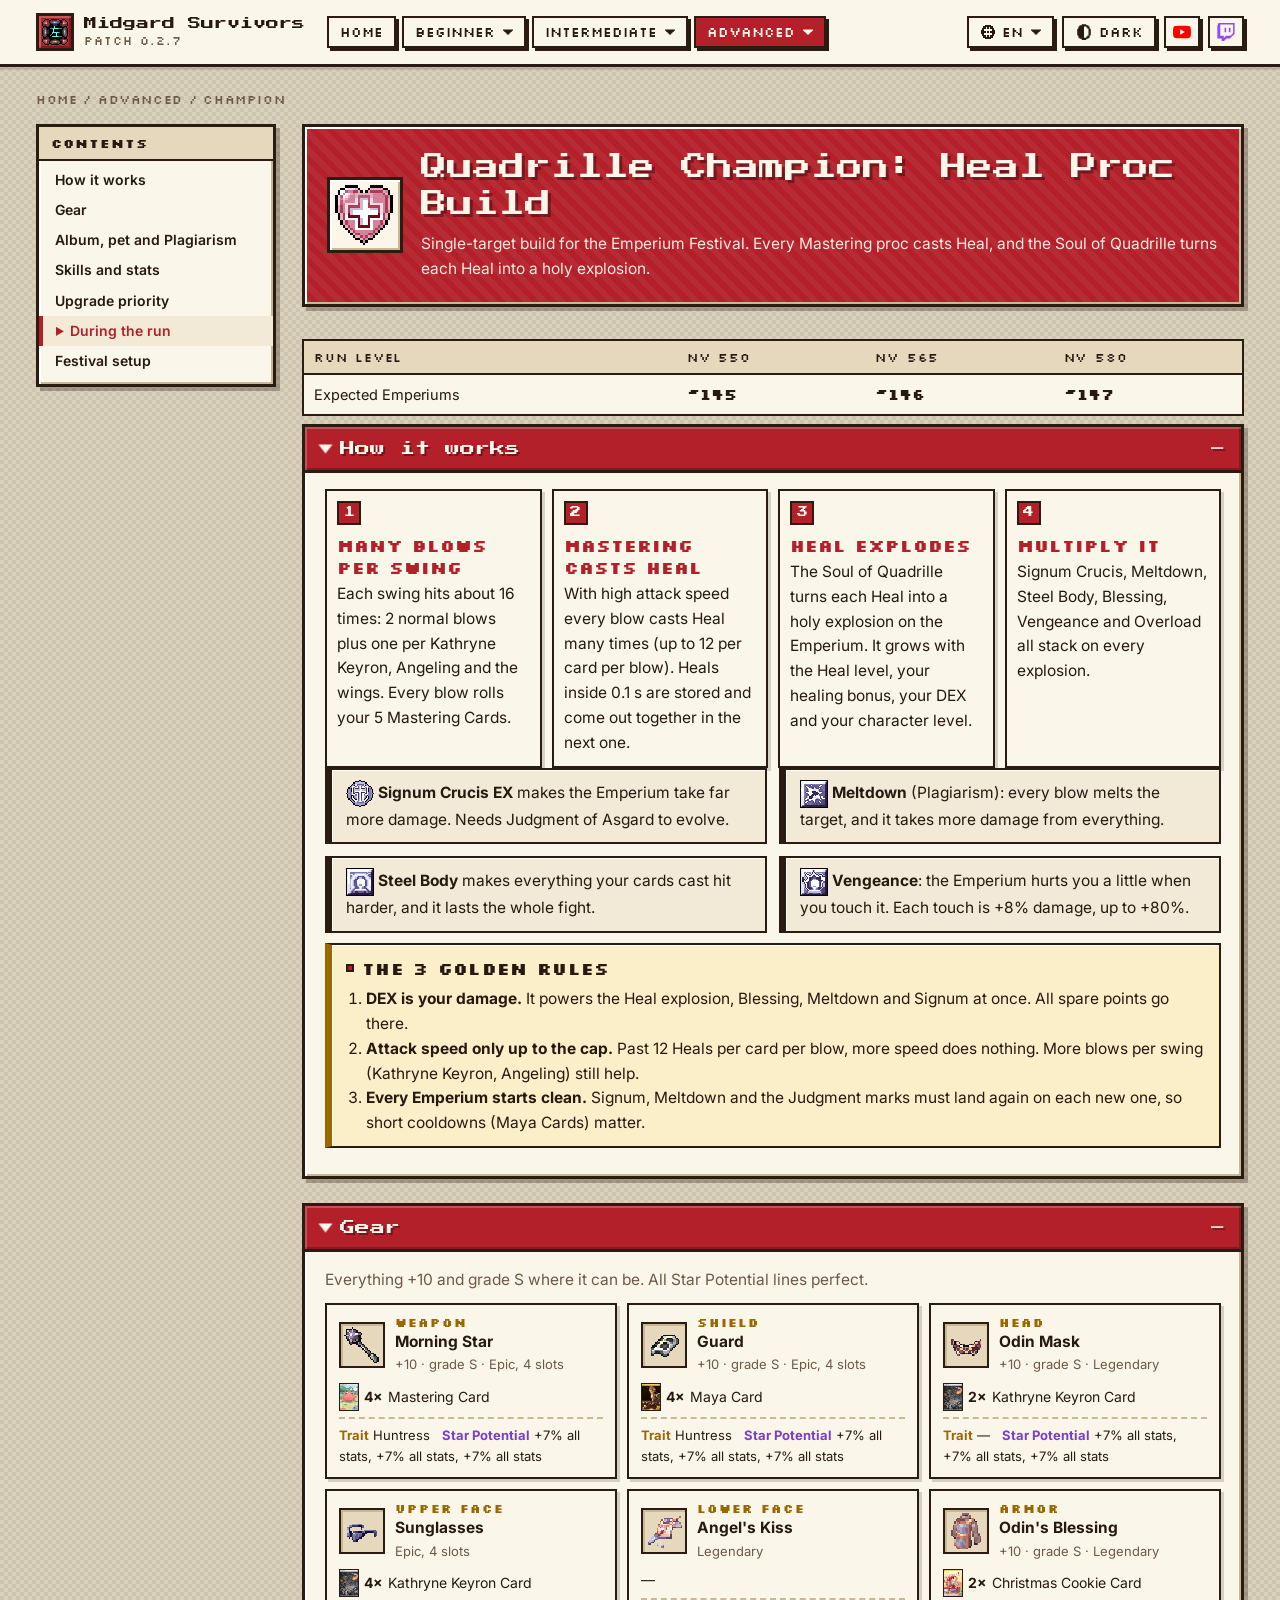
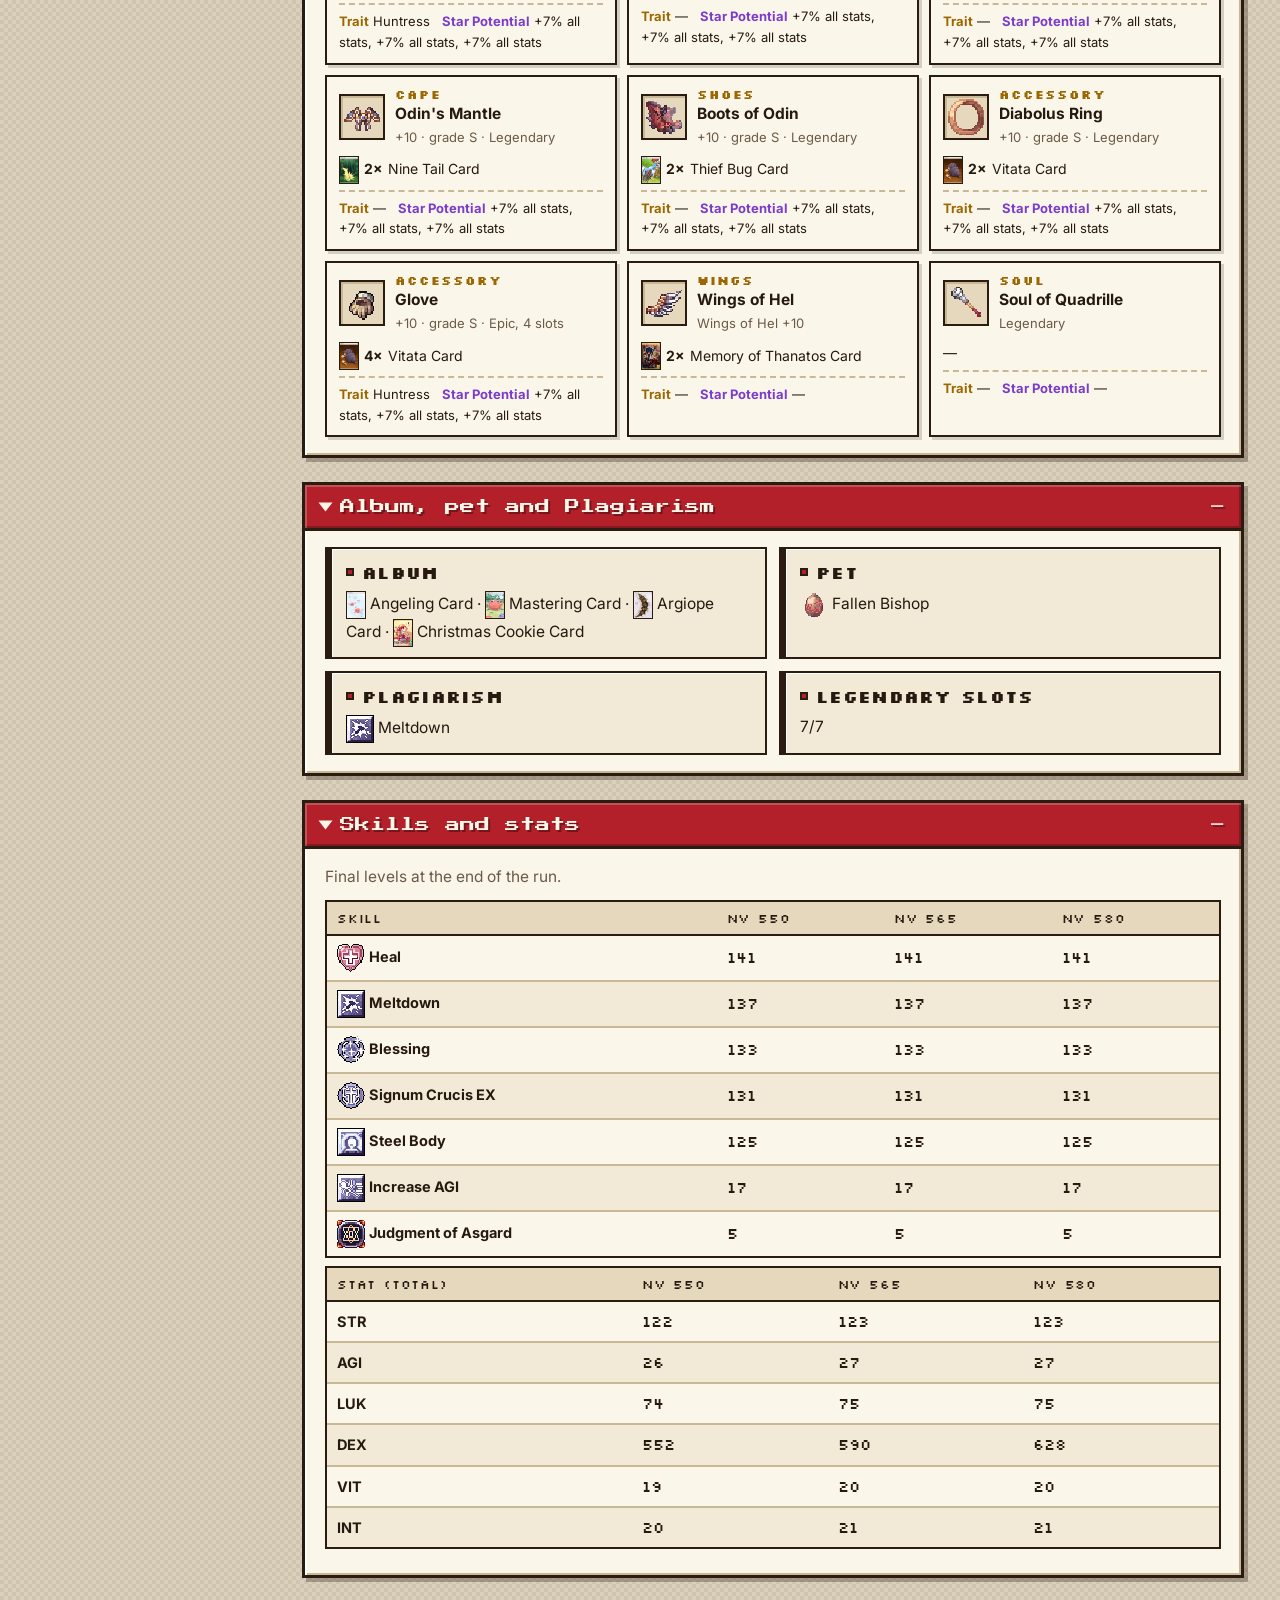
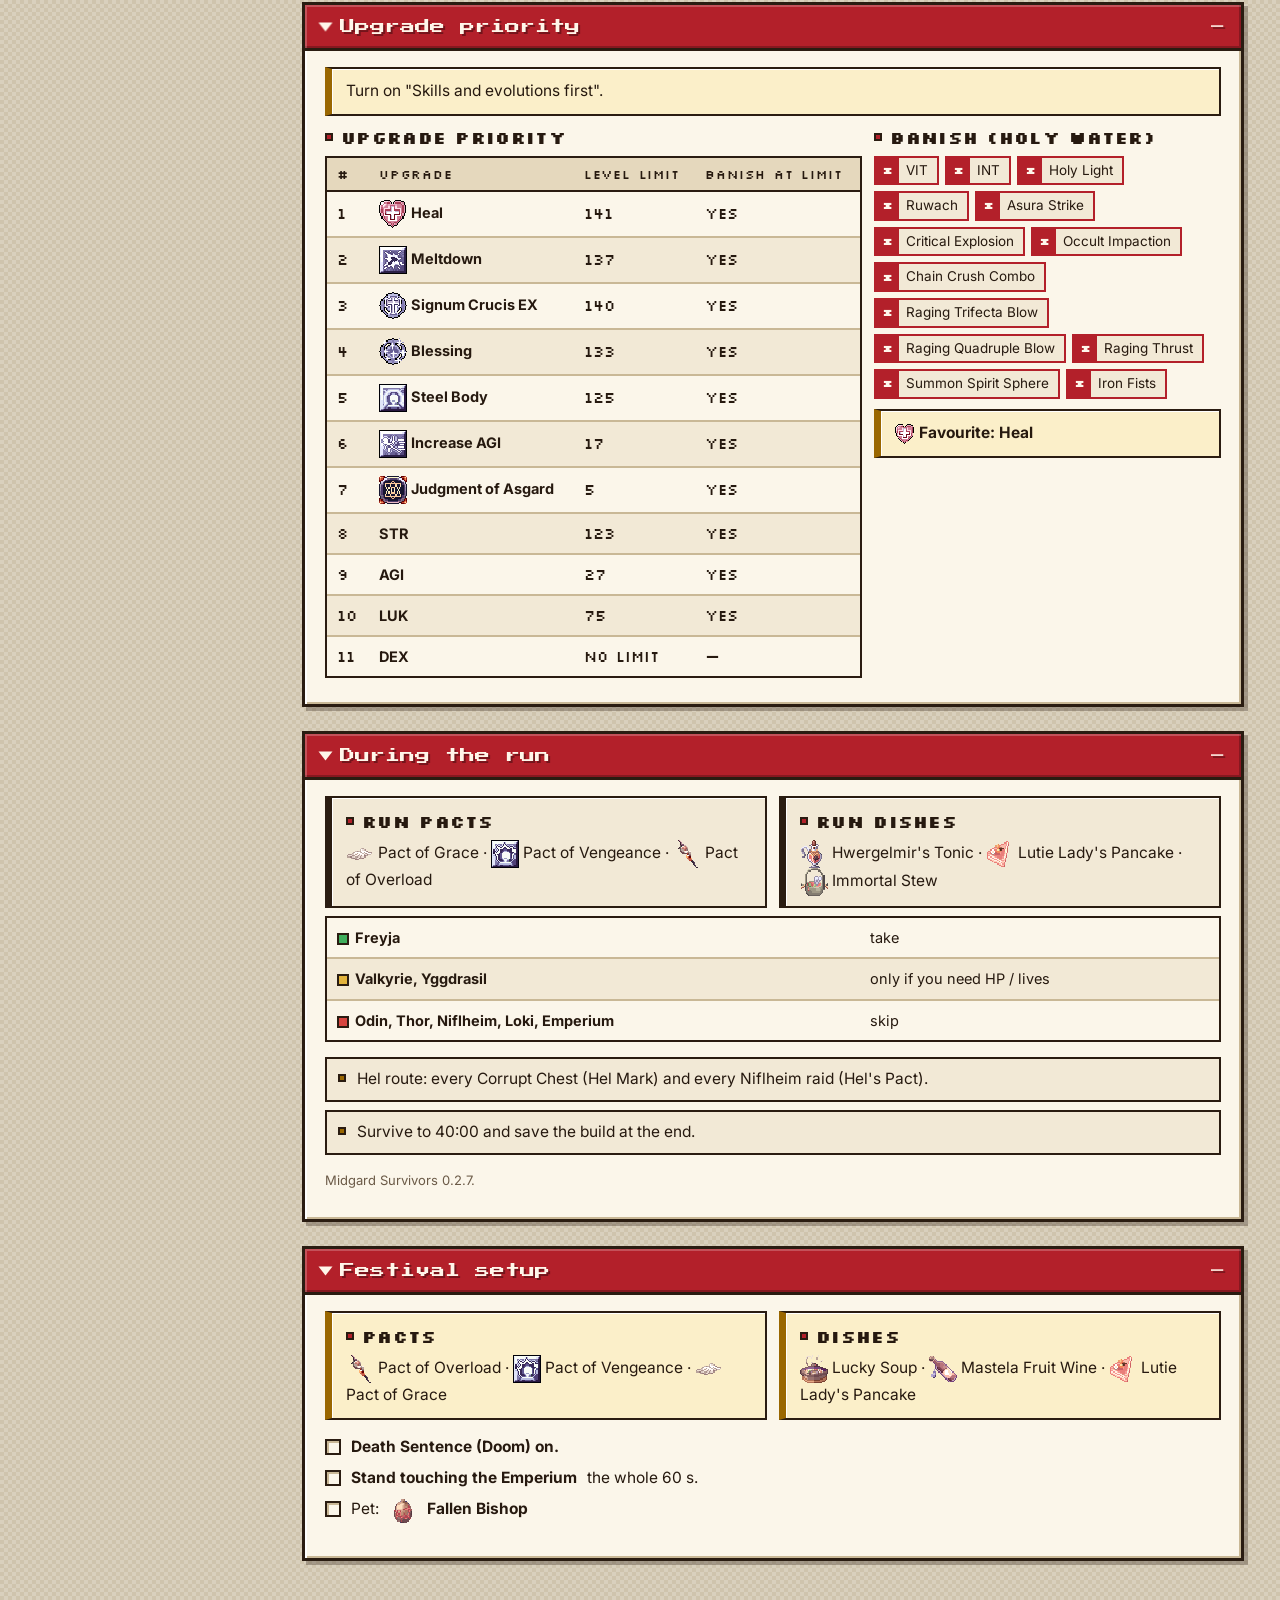
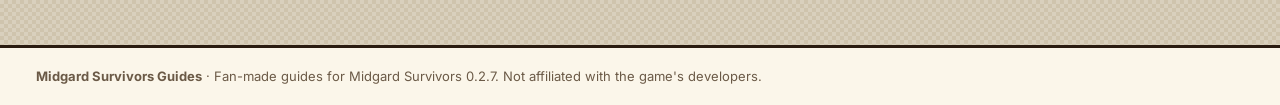
==== champion/advanced/index.html @ c858f509 "Right Hand Mastery: 100% bleed chance box by Beelzebub card count on every Kagerou guide Co-Authored" ====
<!doctype html>
<html lang="en" data-ui="en">
<head>
<meta charset="utf-8">
<meta name="viewport" content="width=device-width, initial-scale=1">
<title>Quadrille Champion: Heal Proc Build for the Emperium · Midgard Survivors Guides</title>
<meta name="description" content="Advanced Champion Heal-proc (Quadrille) build for the Midgard Survivors Emperium Festival: gear, cards, Star Potential, skills, pacts and dishes.">
<link rel="canonical" href="https://fmedeirsbr.github.io/champion/advanced/">
<meta property="og:type" content="website"><meta property="og:site_name" content="Midgard Survivors Guides">
<meta property="og:title" content="Quadrille Champion: Heal Proc Build for the Emperium"><meta property="og:description" content="Advanced Champion Heal-proc (Quadrille) build for the Midgard Survivors Emperium Festival: gear, cards, Star Potential, skills, pacts and dishes."><meta property="og:url" content="https://fmedeirsbr.github.io/champion/advanced/">
<meta property="og:image" content="https://fmedeirsbr.github.io/favicon.png">
<meta name="theme-color" content="#b3202a">
<link rel="icon" type="image/png" href="../../favicon.png">
<link rel="preconnect" href="https://fonts.googleapis.com"><link rel="preconnect" href="https://fonts.gstatic.com" crossorigin>
<link rel="stylesheet" href="https://fonts.googleapis.com/css2?family=Inter:wght@400;600;700&family=Press+Start+2P&family=Silkscreen:wght@400;700&family=Noto+Sans+TC:wght@400;700&display=swap">
<link rel="stylesheet" href="../../assets/site.css?v=8f83abb1">
<link rel="stylesheet" href="../../assets/icons.css?v=8f83abb1">
<script>try{var d=document.documentElement;if(localStorage.getItem("theme")==="dark")d.classList.add("dark");var q=(location.search.match(/[?&]lang=(en|pt|es|zh)/)||[])[1],l=q||localStorage.getItem("lang");if(!l){var n=(navigator.language||"en").toLowerCase();l=n.indexOf("pt")===0?"pt":n.indexOf("es")===0?"es":n.indexOf("zh")===0?"zh":"en"}d.setAttribute("data-ui",l)}catch(e){}</script>
</head>
<body>
<a class="sr-only" href="#main"><span class="tx" data-t="en" lang="en">Skip to content</span><span class="tx" data-t="pt" lang="pt-BR">Pular para o conteúdo</span><span class="tx" data-t="es" lang="es">Saltar al contenido</span><span class="tx" data-t="zh" lang="zh-Hant">跳到內容</span></a>
<header class="site-header"><div class="in">
  <a class="brand" href="../../"><span class="logo"><i class="ico i-skill_left_hand_mastery"></i></span><span class="name">Midgard Survivors<small>Patch 0.2.7</small></span></a>
  <nav class="mainnav" aria-label="Builds"><a class="btn navlink" href="../../"><span class="tx" data-t="en" lang="en">Home</span><span class="tx" data-t="pt" lang="pt-BR">Início</span><span class="tx" data-t="es" lang="es">Inicio</span><span class="tx" data-t="zh" lang="zh-Hant">首頁</span></a><div class="dd"><button class="btn" type="button" aria-expanded="false" aria-haspopup="true"><span class="tx" data-t="en" lang="en">Beginner</span><span class="tx" data-t="pt" lang="pt-BR">Iniciante</span><span class="tx" data-t="es" lang="es">Principiante</span><span class="tx" data-t="zh" lang="zh-Hant">新手</span><svg class="caret" viewBox="0 0 8 8" aria-hidden="true"><path fill="currentColor" d="M0 2h8v1H7v1H6v1H5v1H3V5H2V4H1V3H0z"/></svg></button><div class="dd-menu" role="menu"><a class="dd-item" role="menuitem" href="../../kagerou/beginner/"><i class="ico i-skill_left_hand_mastery"></i><span><small>Kagerou / Oboro</small><b><span class="tx" data-t="en" lang="en">Kagerou / Oboro: Beginner Guide to Hell 15</span><span class="tx" data-t="pt" lang="pt-BR">Kagerou / Oboro: Guia do Iniciante até o Hell 15</span><span class="tx" data-t="es" lang="es">Kagerou / Oboro: Guía de principiante hasta Hell 15</span><span class="tx" data-t="zh" lang="zh-Hant">Kagerou / Oboro：新手到 Hell 15 攻略</span></b></span></a></div></div><div class="dd"><button class="btn" type="button" aria-expanded="false" aria-haspopup="true"><span class="tx" data-t="en" lang="en">Intermediate</span><span class="tx" data-t="pt" lang="pt-BR">Intermediário</span><span class="tx" data-t="es" lang="es">Intermedio</span><span class="tx" data-t="zh" lang="zh-Hant">中階</span><svg class="caret" viewBox="0 0 8 8" aria-hidden="true"><path fill="currentColor" d="M0 2h8v1H7v1H6v1H5v1H3V5H2V4H1V3H0z"/></svg></button><div class="dd-menu" role="menu"><a class="dd-item" role="menuitem" href="../../kagerou/intermediate/"><i class="ico i-item_venom_knife"></i><span><small>Kagerou / Oboro</small><b><span class="tx" data-t="en" lang="en">Kagerou Bleed: Intermediate (Hell 15)</span><span class="tx" data-t="pt" lang="pt-BR">Kagerou Sangramento: Intermediário (Hell 15)</span><span class="tx" data-t="es" lang="es">Kagerou Sangrado: Intermedio (Hell 15)</span><span class="tx" data-t="zh" lang="zh-Hant">Kagerou 流血：中階（Hell 15）</span></b></span></a></div></div><div class="dd"><button class="btn" type="button" aria-expanded="false" aria-haspopup="true" aria-current="true"><span class="tx" data-t="en" lang="en">Advanced</span><span class="tx" data-t="pt" lang="pt-BR">Avançado</span><span class="tx" data-t="es" lang="es">Avanzado</span><span class="tx" data-t="zh" lang="zh-Hant">進階</span><svg class="caret" viewBox="0 0 8 8" aria-hidden="true"><path fill="currentColor" d="M0 2h8v1H7v1H6v1H5v1H3V5H2V4H1V3H0z"/></svg></button><div class="dd-menu" role="menu"><a class="dd-item" role="menuitem" href="../../kagerou/advanced/"><i class="ico i-pact_blood"></i><span><small>Kagerou / Oboro</small><b><span class="tx" data-t="en" lang="en">Kagerou Bleed Build: Advanced and Expensive</span><span class="tx" data-t="pt" lang="pt-BR">Kagerou: Build de Sangramento (Avançada)</span><span class="tx" data-t="es" lang="es">Kagerou: Build de Sangrado (Avanzada)</span><span class="tx" data-t="zh" lang="zh-Hant">Kagerou 流血流派：進階高成本</span></b></span></a><a class="dd-item" role="menuitem" href="../../champion/advanced/"><i class="ico i-skill_heal"></i><span><small>Champion</small><b><span class="tx" data-t="en" lang="en">Quadrille Champion: Heal Proc Build for the Emperium</span><span class="tx" data-t="pt" lang="pt-BR">Quadrille Champion: Build de Heal por Procs para o Emperium</span><span class="tx" data-t="es" lang="es">Quadrille Champion: Build de Heal por Procs para el Emperium</span><span class="tx" data-t="zh" lang="zh-Hant">Quadrille Champion：Emperium 治療觸發流派</span></b></span></a></div></div></nav>
  <nav class="compactnav" aria-label="Builds"><a class="btn navlink" href="../../"><span class="tx" data-t="en" lang="en">Home</span><span class="tx" data-t="pt" lang="pt-BR">Início</span><span class="tx" data-t="es" lang="es">Inicio</span><span class="tx" data-t="zh" lang="zh-Hant">首頁</span></a><div class="dd builds-dd"><button class="btn" type="button" aria-expanded="false" aria-haspopup="true" aria-current="true"><span class="tx" data-t="en" lang="en">Builds</span><span class="tx" data-t="pt" lang="pt-BR">Builds</span><span class="tx" data-t="es" lang="es">Builds</span><span class="tx" data-t="zh" lang="zh-Hant">流派</span><svg class="caret" viewBox="0 0 8 8" aria-hidden="true"><path fill="currentColor" d="M0 2h8v1H7v1H6v1H5v1H3V5H2V4H1V3H0z"/></svg></button><div class="dd-menu" role="menu"><div class="sub"><button class="dd-item sub-btn" type="button" aria-haspopup="true" aria-expanded="false"><b><span class="tx" data-t="en" lang="en">Beginner</span><span class="tx" data-t="pt" lang="pt-BR">Iniciante</span><span class="tx" data-t="es" lang="es">Principiante</span><span class="tx" data-t="zh" lang="zh-Hant">新手</span></b><svg class="caret" viewBox="0 0 8 8" aria-hidden="true"><path fill="currentColor" d="M2 0h1v1h1v1h1v1h1v2H5v1H4v1H3v1H2z"/></svg></button><div class="dd-menu" role="menu"><a class="dd-item" role="menuitem" href="../../kagerou/beginner/"><i class="ico i-skill_left_hand_mastery"></i><span><small>Kagerou / Oboro</small><b><span class="tx" data-t="en" lang="en">Kagerou / Oboro: Beginner Guide to Hell 15</span><span class="tx" data-t="pt" lang="pt-BR">Kagerou / Oboro: Guia do Iniciante até o Hell 15</span><span class="tx" data-t="es" lang="es">Kagerou / Oboro: Guía de principiante hasta Hell 15</span><span class="tx" data-t="zh" lang="zh-Hant">Kagerou / Oboro：新手到 Hell 15 攻略</span></b></span></a></div></div><div class="sub"><button class="dd-item sub-btn" type="button" aria-haspopup="true" aria-expanded="false"><b><span class="tx" data-t="en" lang="en">Intermediate</span><span class="tx" data-t="pt" lang="pt-BR">Intermediário</span><span class="tx" data-t="es" lang="es">Intermedio</span><span class="tx" data-t="zh" lang="zh-Hant">中階</span></b><svg class="caret" viewBox="0 0 8 8" aria-hidden="true"><path fill="currentColor" d="M2 0h1v1h1v1h1v1h1v2H5v1H4v1H3v1H2z"/></svg></button><div class="dd-menu" role="menu"><a class="dd-item" role="menuitem" href="../../kagerou/intermediate/"><i class="ico i-item_venom_knife"></i><span><small>Kagerou / Oboro</small><b><span class="tx" data-t="en" lang="en">Kagerou Bleed: Intermediate (Hell 15)</span><span class="tx" data-t="pt" lang="pt-BR">Kagerou Sangramento: Intermediário (Hell 15)</span><span class="tx" data-t="es" lang="es">Kagerou Sangrado: Intermedio (Hell 15)</span><span class="tx" data-t="zh" lang="zh-Hant">Kagerou 流血：中階（Hell 15）</span></b></span></a></div></div><div class="sub"><button class="dd-item sub-btn" type="button" aria-haspopup="true" aria-expanded="false" aria-current="true"><b><span class="tx" data-t="en" lang="en">Advanced</span><span class="tx" data-t="pt" lang="pt-BR">Avançado</span><span class="tx" data-t="es" lang="es">Avanzado</span><span class="tx" data-t="zh" lang="zh-Hant">進階</span></b><svg class="caret" viewBox="0 0 8 8" aria-hidden="true"><path fill="currentColor" d="M2 0h1v1h1v1h1v1h1v2H5v1H4v1H3v1H2z"/></svg></button><div class="dd-menu" role="menu"><a class="dd-item" role="menuitem" href="../../kagerou/advanced/"><i class="ico i-pact_blood"></i><span><small>Kagerou / Oboro</small><b><span class="tx" data-t="en" lang="en">Kagerou Bleed Build: Advanced and Expensive</span><span class="tx" data-t="pt" lang="pt-BR">Kagerou: Build de Sangramento (Avançada)</span><span class="tx" data-t="es" lang="es">Kagerou: Build de Sangrado (Avanzada)</span><span class="tx" data-t="zh" lang="zh-Hant">Kagerou 流血流派：進階高成本</span></b></span></a><a class="dd-item" role="menuitem" href="../../champion/advanced/"><i class="ico i-skill_heal"></i><span><small>Champion</small><b><span class="tx" data-t="en" lang="en">Quadrille Champion: Heal Proc Build for the Emperium</span><span class="tx" data-t="pt" lang="pt-BR">Quadrille Champion: Build de Heal por Procs para o Emperium</span><span class="tx" data-t="es" lang="es">Quadrille Champion: Build de Heal por Procs para el Emperium</span><span class="tx" data-t="zh" lang="zh-Hant">Quadrille Champion：Emperium 治療觸發流派</span></b></span></a></div></div></div></div></nav>
  <div class="tools">
    <div class="langs"><div class="dd lang-dd"><button class="btn" type="button" aria-expanded="false" aria-haspopup="true" aria-label="Language"><svg viewBox="0 0 16 16" aria-hidden="true"><path fill="currentColor" d="M5 1h6v1h2v2h1v2h1v4h-1v2h-1v2h-2v1H5v-1H3v-2H2v-2H1V6h1V4h1V2h2zm1 2v2H4v2h2v2H4v2h2v2h1v-2h2v2h1v-2h2V9h-2V7h2V5h-2V3H9v2H7V3zm1 4h2v2H7z"/></svg><span class="tx" data-t="en">EN</span><span class="tx" data-t="pt">PT</span><span class="tx" data-t="es">ES</span><span class="tx" data-t="zh">繁中</span><svg class="caret" viewBox="0 0 8 8" aria-hidden="true"><path fill="currentColor" d="M0 2h8v1H7v1H6v1H5v1H3V5H2V4H1V3H0z"/></svg></button><div class="dd-menu" role="menu"><button class="dd-item lang-item" type="button" role="menuitemradio" data-l="en" aria-pressed="false" onclick="setLang('en')"><span class="code">EN</span><b lang="en">English</b></button><button class="dd-item lang-item" type="button" role="menuitemradio" data-l="pt" aria-pressed="false" onclick="setLang('pt')"><span class="code">PT</span><b lang="pt-BR">Português</b></button><button class="dd-item lang-item" type="button" role="menuitemradio" data-l="es" aria-pressed="false" onclick="setLang('es')"><span class="code">ES</span><b lang="es">Español</b></button><button class="dd-item lang-item" type="button" role="menuitemradio" data-l="zh" aria-pressed="false" onclick="setLang('zh')"><span class="code">繁中</span><b lang="zh-Hant">繁體中文</b></button></div></div></div>
    <button class="btn" id="themebtn" type="button" aria-pressed="false" onclick="toggleTheme()" title="Theme"><svg viewBox="0 0 16 16" aria-hidden="true"><path fill="currentColor" d="M6 1h4v1h2v1h1v2h1v6h-1v2h-1v1h-2v1H6v-1H4v-1H3v-2H2V5h1V3h1V2h2zm2 2v10h2v-1h1v-1h1V5h-1V4h-1V3z"/></svg><span class="t">Dark</span></button>
    <div class="social"><a class="btn icon" href="https://www.youtube.com/@furinguito" target="_blank" rel="noopener" aria-label="YouTube" title="YouTube: furinguito"><svg viewBox="0 0 24 24" aria-hidden="true"><path fill="#FF0000" d="M23.5 6.2a3 3 0 0 0-2.1-2.1C19.5 3.6 12 3.6 12 3.6s-7.5 0-9.4.5A3 3 0 0 0 .5 6.2 31 31 0 0 0 0 12a31 31 0 0 0 .5 5.8 3 3 0 0 0 2.1 2.1c1.9.5 9.4.5 9.4.5s7.5 0 9.4-.5a3 3 0 0 0 2.1-2.1A31 31 0 0 0 24 12a31 31 0 0 0-.5-5.8z"/><path fill="#fff" d="M9.6 15.6 15.8 12 9.6 8.4z"/></svg></a><a class="btn icon" href="https://www.twitch.tv/furinguito" target="_blank" rel="noopener" aria-label="Twitch" title="Twitch: furinguito"><svg viewBox="0 0 24 24" aria-hidden="true"><path fill="#9146FF" d="M2.1 0 .5 4.1v16.6h5.7V24h3.2l3.1-3.3h4.7l6.3-6.3V0H2.1zm19.4 13.4-3.6 3.6h-5.7l-3.1 3.1V17H4.3V2.1h17.2v11.3z"/><path fill="#9146FF" d="M17.9 6.2h-2.1v6.2h2.1V6.2zm-5.7 0h-2.1v6.2h2.1V6.2z"/></svg></a></div>
    <button class="btn icon menu-btn" id="menubtn" type="button" aria-expanded="false" aria-label="Menu"><svg viewBox="0 0 16 16" aria-hidden="true"><path fill="currentColor" d="M2 3h12v2H2zm0 4h12v2H2zm0 4h12v2H2z"/></svg></button>
  </div>
</div>
<div class="mpanel"><nav class="mainnav" aria-label="Builds"><a class="btn navlink" href="../../"><span class="tx" data-t="en" lang="en">Home</span><span class="tx" data-t="pt" lang="pt-BR">Início</span><span class="tx" data-t="es" lang="es">Inicio</span><span class="tx" data-t="zh" lang="zh-Hant">首頁</span></a><div class="dd"><button class="btn" type="button" aria-expanded="false" aria-haspopup="true"><span class="tx" data-t="en" lang="en">Beginner</span><span class="tx" data-t="pt" lang="pt-BR">Iniciante</span><span class="tx" data-t="es" lang="es">Principiante</span><span class="tx" data-t="zh" lang="zh-Hant">新手</span><svg class="caret" viewBox="0 0 8 8" aria-hidden="true"><path fill="currentColor" d="M0 2h8v1H7v1H6v1H5v1H3V5H2V4H1V3H0z"/></svg></button><div class="dd-menu" role="menu"><a class="dd-item" role="menuitem" href="../../kagerou/beginner/"><i class="ico i-skill_left_hand_mastery"></i><span><small>Kagerou / Oboro</small><b><span class="tx" data-t="en" lang="en">Kagerou / Oboro: Beginner Guide to Hell 15</span><span class="tx" data-t="pt" lang="pt-BR">Kagerou / Oboro: Guia do Iniciante até o Hell 15</span><span class="tx" data-t="es" lang="es">Kagerou / Oboro: Guía de principiante hasta Hell 15</span><span class="tx" data-t="zh" lang="zh-Hant">Kagerou / Oboro：新手到 Hell 15 攻略</span></b></span></a></div></div><div class="dd"><button class="btn" type="button" aria-expanded="false" aria-haspopup="true"><span class="tx" data-t="en" lang="en">Intermediate</span><span class="tx" data-t="pt" lang="pt-BR">Intermediário</span><span class="tx" data-t="es" lang="es">Intermedio</span><span class="tx" data-t="zh" lang="zh-Hant">中階</span><svg class="caret" viewBox="0 0 8 8" aria-hidden="true"><path fill="currentColor" d="M0 2h8v1H7v1H6v1H5v1H3V5H2V4H1V3H0z"/></svg></button><div class="dd-menu" role="menu"><a class="dd-item" role="menuitem" href="../../kagerou/intermediate/"><i class="ico i-item_venom_knife"></i><span><small>Kagerou / Oboro</small><b><span class="tx" data-t="en" lang="en">Kagerou Bleed: Intermediate (Hell 15)</span><span class="tx" data-t="pt" lang="pt-BR">Kagerou Sangramento: Intermediário (Hell 15)</span><span class="tx" data-t="es" lang="es">Kagerou Sangrado: Intermedio (Hell 15)</span><span class="tx" data-t="zh" lang="zh-Hant">Kagerou 流血：中階（Hell 15）</span></b></span></a></div></div><div class="dd"><button class="btn" type="button" aria-expanded="false" aria-haspopup="true" aria-current="true"><span class="tx" data-t="en" lang="en">Advanced</span><span class="tx" data-t="pt" lang="pt-BR">Avançado</span><span class="tx" data-t="es" lang="es">Avanzado</span><span class="tx" data-t="zh" lang="zh-Hant">進階</span><svg class="caret" viewBox="0 0 8 8" aria-hidden="true"><path fill="currentColor" d="M0 2h8v1H7v1H6v1H5v1H3V5H2V4H1V3H0z"/></svg></button><div class="dd-menu" role="menu"><a class="dd-item" role="menuitem" href="../../kagerou/advanced/"><i class="ico i-pact_blood"></i><span><small>Kagerou / Oboro</small><b><span class="tx" data-t="en" lang="en">Kagerou Bleed Build: Advanced and Expensive</span><span class="tx" data-t="pt" lang="pt-BR">Kagerou: Build de Sangramento (Avançada)</span><span class="tx" data-t="es" lang="es">Kagerou: Build de Sangrado (Avanzada)</span><span class="tx" data-t="zh" lang="zh-Hant">Kagerou 流血流派：進階高成本</span></b></span></a><a class="dd-item" role="menuitem" href="../../champion/advanced/"><i class="ico i-skill_heal"></i><span><small>Champion</small><b><span class="tx" data-t="en" lang="en">Quadrille Champion: Heal Proc Build for the Emperium</span><span class="tx" data-t="pt" lang="pt-BR">Quadrille Champion: Build de Heal por Procs para o Emperium</span><span class="tx" data-t="es" lang="es">Quadrille Champion: Build de Heal por Procs para el Emperium</span><span class="tx" data-t="zh" lang="zh-Hant">Quadrille Champion：Emperium 治療觸發流派</span></b></span></a></div></div></nav><div class="mrow"><div class="langs"><div class="dd lang-dd"><button class="btn" type="button" aria-expanded="false" aria-haspopup="true" aria-label="Language"><svg viewBox="0 0 16 16" aria-hidden="true"><path fill="currentColor" d="M5 1h6v1h2v2h1v2h1v4h-1v2h-1v2h-2v1H5v-1H3v-2H2v-2H1V6h1V4h1V2h2zm1 2v2H4v2h2v2H4v2h2v2h1v-2h2v2h1v-2h2V9h-2V7h2V5h-2V3H9v2H7V3zm1 4h2v2H7z"/></svg><span class="tx" data-t="en">EN</span><span class="tx" data-t="pt">PT</span><span class="tx" data-t="es">ES</span><span class="tx" data-t="zh">繁中</span><svg class="caret" viewBox="0 0 8 8" aria-hidden="true"><path fill="currentColor" d="M0 2h8v1H7v1H6v1H5v1H3V5H2V4H1V3H0z"/></svg></button><div class="dd-menu" role="menu"><button class="dd-item lang-item" type="button" role="menuitemradio" data-l="en" aria-pressed="false" onclick="setLang('en')"><span class="code">EN</span><b lang="en">English</b></button><button class="dd-item lang-item" type="button" role="menuitemradio" data-l="pt" aria-pressed="false" onclick="setLang('pt')"><span class="code">PT</span><b lang="pt-BR">Português</b></button><button class="dd-item lang-item" type="button" role="menuitemradio" data-l="es" aria-pressed="false" onclick="setLang('es')"><span class="code">ES</span><b lang="es">Español</b></button><button class="dd-item lang-item" type="button" role="menuitemradio" data-l="zh" aria-pressed="false" onclick="setLang('zh')"><span class="code">繁中</span><b lang="zh-Hant">繁體中文</b></button></div></div></div><div class="social"><a class="btn icon" href="https://www.youtube.com/@furinguito" target="_blank" rel="noopener" aria-label="YouTube" title="YouTube: furinguito"><svg viewBox="0 0 24 24" aria-hidden="true"><path fill="#FF0000" d="M23.5 6.2a3 3 0 0 0-2.1-2.1C19.5 3.6 12 3.6 12 3.6s-7.5 0-9.4.5A3 3 0 0 0 .5 6.2 31 31 0 0 0 0 12a31 31 0 0 0 .5 5.8 3 3 0 0 0 2.1 2.1c1.9.5 9.4.5 9.4.5s7.5 0 9.4-.5a3 3 0 0 0 2.1-2.1A31 31 0 0 0 24 12a31 31 0 0 0-.5-5.8z"/><path fill="#fff" d="M9.6 15.6 15.8 12 9.6 8.4z"/></svg></a><a class="btn icon" href="https://www.twitch.tv/furinguito" target="_blank" rel="noopener" aria-label="Twitch" title="Twitch: furinguito"><svg viewBox="0 0 24 24" aria-hidden="true"><path fill="#9146FF" d="M2.1 0 .5 4.1v16.6h5.7V24h3.2l3.1-3.3h4.7l6.3-6.3V0H2.1zm19.4 13.4-3.6 3.6h-5.7l-3.1 3.1V17H4.3V2.1h17.2v11.3z"/><path fill="#9146FF" d="M17.9 6.2h-2.1v6.2h2.1V6.2zm-5.7 0h-2.1v6.2h2.1V6.2z"/></svg></a></div></div></div>
</header>
<main id="main" class="wrap">
<nav class="crumbs" aria-label="Breadcrumb"><a href="../../"><span class="tx" data-t="en" lang="en">Home</span><span class="tx" data-t="pt" lang="pt-BR">Início</span><span class="tx" data-t="es" lang="es">Inicio</span><span class="tx" data-t="zh" lang="zh-Hant">首頁</span></a><span class="sep">/</span><span><span class="tx" data-t="en" lang="en">Advanced</span><span class="tx" data-t="pt" lang="pt-BR">Avançado</span><span class="tx" data-t="es" lang="es">Avanzado</span><span class="tx" data-t="zh" lang="zh-Hant">進階</span></span><span class="sep">/</span><span>Champion</span></nav><div class="lang" id="lang-en" lang="en"><nav class="toc" aria-label="Contents"><b>Contents</b><a href="#en-how">How it works</a><a href="#en-gear">Gear</a><a href="#en-cards">Album, pet and Plagiarism</a><a href="#en-skills">Skills and stats</a><a href="#en-priority">Upgrade priority</a><a href="#en-run">During the run</a><a href="#en-festival">Festival setup</a></nav>
<header class="hero"><i class="ico i-skill_heal heroic"></i><div><h1>Quadrille Champion: Heal Proc Build</h1>
<p>Single-target build for the Emperium Festival. Every Mastering proc casts Heal, and the Soul of Quadrille turns each Heal into a holy explosion.</p></div></header>

<div class="tw"><table><thead><tr><th>Run level</th><th>Nv 550</th><th>Nv 565</th><th>Nv 580</th></tr></thead><tbody>
<tr><td>Expected Emperiums</td><td class='n'><b>~145</b></td><td class='n'><b>~146</b></td><td class='n'><b>~147</b></td></tr></tbody></table></div>

<section id="en-how"><h2>How it works</h2>
<div class="flow">
  <div><b>1</b><span class="t">Many blows per swing</span>Each swing hits about 16 times: 2 normal blows plus one per Kathryne Keyron, Angeling and the wings. Every blow rolls your 5 Mastering Cards.</div>
  <div><b>2</b><span class="t">Mastering casts Heal</span>With high attack speed every blow casts Heal many times (up to 12 per card per blow). Heals inside 0.1 s are stored and come out together in the next one.</div>
  <div><b>3</b><span class="t">Heal explodes</span>The Soul of Quadrille turns each Heal into a holy explosion on the Emperium. It grows with the Heal level, your healing bonus, your DEX and your character level.</div>
  <div><b>4</b><span class="t">Multiply it</span>Signum Crucis, Meltdown, Steel Body, Blessing, Vengeance and Overload all stack on every explosion.</div>
</div>
<div class="two">
  <div class="box"><i class="ico i-skill_signum_crucis_x "></i> <b>Signum Crucis EX</b> makes the Emperium take far more damage. Needs Judgment of Asgard to evolve.</div>
  <div class="box"><i class="ico i-skill_meltdown "></i> <b>Meltdown</b> (Plagiarism): every blow melts the target, and it takes more damage from everything.</div>
  <div class="box"><i class="ico i-skill_steel_body "></i> <b>Steel Body</b> makes everything your cards cast hit harder, and it lasts the whole fight.</div>
  <div class="box"><i class="ico i-pact_vengeance "></i> <b>Vengeance</b>: the Emperium hurts you a little when you touch it. Each touch is +8% damage, up to +80%.</div>
</div>
<div class="box y"><h3>The 3 golden rules</h3><ol style="margin:4px 0 0; padding-left:20px">
  <li><b>DEX is your damage.</b> It powers the Heal explosion, Blessing, Meltdown and Signum at once. All spare points go there.</li>
  <li><b>Attack speed only up to the cap.</b> Past 12 Heals per card per blow, more speed does nothing. More blows per swing (Kathryne Keyron, Angeling) still help.</li>
  <li><b>Every Emperium starts clean.</b> Signum, Meltdown and the Judgment marks must land again on each new one, so short cooldowns (Maya Cards) matter.</li></ol></div>
</section>

<section id="en-gear"><h2>Gear</h2>
<p class="muted">Everything +10 and grade S where it can be. All Star Potential lines perfect.</p>
<div class="grid"><div class="g"><div class="gh"><i class="ico i-item_morning_star "></i><div><div class="slot">Weapon</div><div class="gn">Morning Star</div><div class="gs">+10 · grade S · Epic, 4 slots</div></div></div><div class="gc"><span class="cd"><i class="ico i-card_mastering cardic"></i><b>4×</b> Mastering Card</span></div><div class="gt"><span>Trait</span> Huntress &nbsp; <span class="purple">Star Potential</span> +7% all stats, +7% all stats, +7% all stats</div></div><div class="g"><div class="gh"><i class="ico i-item_guard "></i><div><div class="slot">Shield</div><div class="gn">Guard</div><div class="gs">+10 · grade S · Epic, 4 slots</div></div></div><div class="gc"><span class="cd"><i class="ico i-card_maya cardic"></i><b>4×</b> Maya Card</span></div><div class="gt"><span>Trait</span> Huntress &nbsp; <span class="purple">Star Potential</span> +7% all stats, +7% all stats, +7% all stats</div></div><div class="g"><div class="gh"><i class="ico i-item_odin_mask "></i><div><div class="slot">Head</div><div class="gn">Odin Mask</div><div class="gs">+10 · grade S · Legendary</div></div></div><div class="gc"><span class="cd"><i class="ico i-card_katrinn cardic"></i><b>2×</b> Kathryne Keyron Card</span></div><div class="gt"><span>Trait</span> — &nbsp; <span class="purple">Star Potential</span> +7% all stats, +7% all stats, +7% all stats</div></div><div class="g"><div class="gh"><i class="ico i-item_sunglasses "></i><div><div class="slot">Upper face</div><div class="gn">Sunglasses</div><div class="gs">Epic, 4 slots</div></div></div><div class="gc"><span class="cd"><i class="ico i-card_katrinn cardic"></i><b>4×</b> Kathryne Keyron Card</span></div><div class="gt"><span>Trait</span> Huntress &nbsp; <span class="purple">Star Potential</span> +7% all stats, +7% all stats, +7% all stats</div></div><div class="g"><div class="gh"><i class="ico i-item_angel_kiss "></i><div><div class="slot">Lower face</div><div class="gn">Angel's Kiss</div><div class="gs">Legendary</div></div></div><div class="gc">—</div><div class="gt"><span>Trait</span> — &nbsp; <span class="purple">Star Potential</span> +7% all stats, +7% all stats, +7% all stats</div></div><div class="g"><div class="gh"><i class="ico i-item_odin_blessing "></i><div><div class="slot">Armor</div><div class="gn">Odin's Blessing</div><div class="gs">+10 · grade S · Legendary</div></div></div><div class="gc"><span class="cd"><i class="ico i-card_cookie_xmas cardic"></i><b>2×</b> Christmas Cookie Card</span></div><div class="gt"><span>Trait</span> — &nbsp; <span class="purple">Star Potential</span> +7% all stats, +7% all stats, +7% all stats</div></div><div class="g"><div class="gh"><i class="ico i-item_odin_mantle "></i><div><div class="slot">Cape</div><div class="gn">Odin's Mantle</div><div class="gs">+10 · grade S · Legendary</div></div></div><div class="gc"><span class="cd"><i class="ico i-card_nine_tail cardic"></i><b>2×</b> Nine Tail Card</span></div><div class="gt"><span>Trait</span> — &nbsp; <span class="purple">Star Potential</span> +7% all stats, +7% all stats, +7% all stats</div></div><div class="g"><div class="gh"><i class="ico i-item_odin_boots "></i><div><div class="slot">Shoes</div><div class="gn">Boots of Odin</div><div class="gs">+10 · grade S · Legendary</div></div></div><div class="gc"><span class="cd"><i class="ico i-card_thief_bug cardic"></i><b>2×</b> Thief Bug Card</span></div><div class="gt"><span>Trait</span> — &nbsp; <span class="purple">Star Potential</span> +7% all stats, +7% all stats, +7% all stats</div></div><div class="g"><div class="gh"><i class="ico i-item_diabolus_ring "></i><div><div class="slot">Accessory</div><div class="gn">Diabolus Ring</div><div class="gs">+10 · grade S · Legendary</div></div></div><div class="gc"><span class="cd"><i class="ico i-card_vitata cardic"></i><b>2×</b> Vitata Card</span></div><div class="gt"><span>Trait</span> — &nbsp; <span class="purple">Star Potential</span> +7% all stats, +7% all stats, +7% all stats</div></div><div class="g"><div class="gh"><i class="ico i-item_glove "></i><div><div class="slot">Accessory</div><div class="gn">Glove</div><div class="gs">+10 · grade S · Epic, 4 slots</div></div></div><div class="gc"><span class="cd"><i class="ico i-card_vitata cardic"></i><b>4×</b> Vitata Card</span></div><div class="gt"><span>Trait</span> Huntress &nbsp; <span class="purple">Star Potential</span> +7% all stats, +7% all stats, +7% all stats</div></div><div class="g"><div class="gh"><i class="ico i-item_sword_wings "></i><div><div class="slot">Wings</div><div class="gn">Wings of Hel</div><div class="gs">Wings of Hel +10</div></div></div><div class="gc"><span class="cd"><i class="ico i-card_thanatos cardic"></i><b>2×</b> Memory of Thanatos Card</span></div><div class="gt"><span>Trait</span> — &nbsp; <span class="purple">Star Potential</span> —</div></div><div class="g"><div class="gh"><i class="ico i-item_soul_quadrille "></i><div><div class="slot">Soul</div><div class="gn">Soul of Quadrille</div><div class="gs">Legendary</div></div></div><div class="gc">—</div><div class="gt"><span>Trait</span> — &nbsp; <span class="purple">Star Potential</span> —</div></div></div></section>

<section id="en-cards"><h2>Album, pet and Plagiarism</h2>
<div class="two">
  <div class="box"><h3>Album</h3><i class="ico i-card_angeling cardic"></i> Angeling Card · <i class="ico i-card_mastering cardic"></i> Mastering Card · <i class="ico i-card_argiope cardic"></i> Argiope Card · <i class="ico i-card_cookie_xmas cardic"></i> Christmas Cookie Card</div>
  <div class="box"><h3>Pet</h3><i class="ico i-pet_fallen_bishop "></i> Fallen Bishop</div>
  <div class="box"><h3>Plagiarism</h3><i class="ico i-skill_meltdown "></i> Meltdown</div>
  <div class="box"><h3>Legendary slots</h3>7/7</div>
</div></section>

<section id="en-skills"><h2>Skills and stats</h2>
<p class="muted">Final levels at the end of the run.</p>
<div class="tw"><table><thead><tr><th>Skill</th><th>Nv 550</th><th>Nv 565</th><th>Nv 580</th></tr></thead><tbody><tr><td><i class="ico i-skill_heal "></i> <b>Heal</b></td><td class='n'>141</td><td class='n'>141</td><td class='n'>141</td></tr><tr><td><i class="ico i-skill_meltdown "></i> <b>Meltdown</b></td><td class='n'>137</td><td class='n'>137</td><td class='n'>137</td></tr><tr><td><i class="ico i-skill_blessing "></i> <b>Blessing</b></td><td class='n'>133</td><td class='n'>133</td><td class='n'>133</td></tr><tr><td><i class="ico i-skill_signum_crucis_x "></i> <b>Signum Crucis EX</b></td><td class='n'>131</td><td class='n'>131</td><td class='n'>131</td></tr><tr><td><i class="ico i-skill_steel_body "></i> <b>Steel Body</b></td><td class='n'>125</td><td class='n'>125</td><td class='n'>125</td></tr><tr><td><i class="ico i-skill_increase_agi "></i> <b>Increase AGI</b></td><td class='n'>17</td><td class='n'>17</td><td class='n'>17</td></tr><tr><td><i class="ico i-skill_divine_judgment "></i> <b>Judgment of Asgard</b></td><td class='n'>5</td><td class='n'>5</td><td class='n'>5</td></tr></tbody></table></div>
<div class="tw"><table><thead><tr><th>Stat (total)</th><th>Nv 550</th><th>Nv 565</th><th>Nv 580</th></tr></thead><tbody><tr><td><b>STR</b></td><td class='n'>122</td><td class='n'>123</td><td class='n'>123</td></tr><tr><td><b>AGI</b></td><td class='n'>26</td><td class='n'>27</td><td class='n'>27</td></tr><tr><td><b>LUK</b></td><td class='n'>74</td><td class='n'>75</td><td class='n'>75</td></tr><tr><td><b>DEX</b></td><td class='n'>552</td><td class='n'>590</td><td class='n'>628</td></tr><tr><td><b>VIT</b></td><td class='n'>19</td><td class='n'>20</td><td class='n'>20</td></tr><tr><td><b>INT</b></td><td class='n'>20</td><td class='n'>21</td><td class='n'>21</td></tr></tbody></table></div>
</section>

<section id="en-priority"><h2>Upgrade priority</h2>
<div class="box y">Turn on "Skills and evolutions first".</div>
<div class="two prio">
  <div><h3>Upgrade priority</h3>
  <div class="tw"><table><thead><tr><th>#</th><th>Upgrade</th><th>Level limit</th><th>Banish at limit</th></tr></thead><tbody><tr><td class='n'>1</td><td><i class="ico i-skill_heal "></i> <b>Heal</b></td><td class='n'>141</td><td class='n'>yes</td></tr><tr><td class='n'>2</td><td><i class="ico i-skill_meltdown "></i> <b>Meltdown</b></td><td class='n'>137</td><td class='n'>yes</td></tr><tr><td class='n'>3</td><td><i class="ico i-skill_signum_crucis_x "></i> <b>Signum Crucis EX</b></td><td class='n'>140</td><td class='n'>yes</td></tr><tr><td class='n'>4</td><td><i class="ico i-skill_blessing "></i> <b>Blessing</b></td><td class='n'>133</td><td class='n'>yes</td></tr><tr><td class='n'>5</td><td><i class="ico i-skill_steel_body "></i> <b>Steel Body</b></td><td class='n'>125</td><td class='n'>yes</td></tr><tr><td class='n'>6</td><td><i class="ico i-skill_increase_agi "></i> <b>Increase AGI</b></td><td class='n'>17</td><td class='n'>yes</td></tr><tr><td class='n'>7</td><td><i class="ico i-skill_divine_judgment "></i> <b>Judgment of Asgard</b></td><td class='n'>5</td><td class='n'>yes</td></tr><tr><td class='n'>8</td><td> <b>STR</b></td><td class='n'>123</td><td class='n'>yes</td></tr><tr><td class='n'>9</td><td> <b>AGI</b></td><td class='n'>27</td><td class='n'>yes</td></tr><tr><td class='n'>10</td><td> <b>LUK</b></td><td class='n'>75</td><td class='n'>yes</td></tr><tr><td class='n'>11</td><td> <b>DEX</b></td><td class='n'>no limit</td><td class='n'>—</td></tr></tbody></table></div></div>
  <div><h3>Banish (Holy Water)</h3><div class="pills"><span class="pill x">VIT</span><span class="pill x">INT</span><span class="pill x">Holy Light</span><span class="pill x">Ruwach</span><span class="pill x">Asura Strike</span><span class="pill x">Critical Explosion</span><span class="pill x">Occult Impaction</span><span class="pill x">Chain Crush Combo</span><span class="pill x">Raging Trifecta Blow</span><span class="pill x">Raging Quadruple Blow</span><span class="pill x">Raging Thrust</span><span class="pill x">Summon Spirit Sphere</span><span class="pill x">Iron Fists</span></div>
  <div class="box y" style="margin-top:10px"><i class="ico i-skill_heal small"></i> <b>Favourite: Heal</b></div></div>
</div>
</section>

<section id="en-run"><h2>During the run</h2>
<div class="two">
  <div class="box"><h3>Run pacts</h3><i class="ico i-pact_grace "></i> Pact of Grace · <i class="ico i-pact_vengeance "></i> Pact of Vengeance · <i class="ico i-pact_overload "></i> Pact of Overload</div>
  <div class="box"><h3>Run dishes</h3><i class="ico i-dish_hwergelmir_tonic "></i> Hwergelmir's Tonic · <i class="ico i-dish_lutie_pancake "></i> Lutie Lady's Pancake · <i class="ico i-dish_immortal_stew "></i> Immortal Stew</div>
</div>
<div class="tw"><table><tbody>
  <tr><td><span class="dot ok"></span><b>Freyja</b></td><td>take</td></tr>
  <tr><td><span class="dot mid"></span><b>Valkyrie, Yggdrasil</b></td><td>only if you need HP / lives</td></tr>
  <tr><td><span class="dot bad"></span><b>Odin, Thor, Niflheim, Loki, Emperium</b></td><td>skip</td></tr>
</tbody></table></div>
<ul class="tips">
  <li>Hel route: every Corrupt Chest (Hel Mark) and every Niflheim raid (Hel's Pact).</li>
  <li>Survive to 40:00 and save the build at the end.</li>
</ul>
<p class="foot">Midgard Survivors 0.2.7.</p>
</section>

<section id="en-festival"><h2>Festival setup</h2>
<div class="two">
  <div class="box y"><h3>Pacts</h3><i class="ico i-pact_overload "></i> Pact of Overload · <i class="ico i-pact_vengeance "></i> Pact of Vengeance · <i class="ico i-pact_grace "></i> Pact of Grace</div>
  <div class="box y"><h3>Dishes</h3><i class="ico i-dish_lucky_soup "></i> Lucky Soup · <i class="ico i-dish_mastela_wine "></i> Mastela Fruit Wine · <i class="ico i-dish_lutie_pancake "></i> Lutie Lady's Pancake</div>
</div>
<ul class="check">
  <li><b>Death Sentence (Doom) on.</b></li>
  <li><b>Stand touching the Emperium</b> the whole 60 s.</li>
  <li>Pet: <i class="ico i-pet_fallen_bishop "></i> <b>Fallen Bishop</b></li>
</ul></section></div><div class="lang" id="lang-pt" lang="pt-BR"><nav class="toc" aria-label="Contents"><b>Conteúdo</b><a href="#pt-how">Como funciona</a><a href="#pt-gear">Equipamento</a><a href="#pt-cards">Álbum, pet e Plagiarism</a><a href="#pt-skills">Skills e atributos</a><a href="#pt-priority">Prioridade de upgrades</a><a href="#pt-run">Durante a run</a><a href="#pt-festival">Setup do festival</a></nav>
<header class="hero"><i class="ico i-skill_heal heroic"></i><div><h1>Quadrille Champion: Build de Heal por Procs</h1>
<p>Build de alvo único para o Emperium Festival. Cada proc de Mastering lança Heal, e a Soul of Quadrille transforma cada Heal numa explosão sagrada.</p></div></header>

<div class="tw"><table><thead><tr><th>Nível da run</th><th>Nv 550</th><th>Nv 565</th><th>Nv 580</th></tr></thead><tbody>
<tr><td>Emperiums esperados</td><td class='n'><b>~145</b></td><td class='n'><b>~146</b></td><td class='n'><b>~147</b></td></tr></tbody></table></div>

<section id="pt-how"><h2>Como funciona</h2>
<div class="flow">
  <div><b>1</b><span class="t">Muitos golpes por ataque</span>Cada ataque acerta umas 16 vezes: 2 golpes normais e mais um por Kathryne Keyron, Angeling e asas. Cada golpe rola as suas 5 Mastering Cards.</div>
  <div><b>2</b><span class="t">Mastering lança Heal</span>Com velocidade de ataque alta, cada golpe lança Heal várias vezes (até 12 por carta por golpe). Os Heals dentro de 0,1 s ficam guardados e saem juntos no próximo.</div>
  <div><b>3</b><span class="t">O Heal explode</span>A Soul of Quadrille transforma cada Heal numa explosão sagrada no Emperium. Ela cresce com o nível do Heal, o bônus de cura, a sua DEX e o nível do personagem.</div>
  <div><b>4</b><span class="t">Multiplique</span>Signum Crucis, Meltdown, Steel Body, Blessing, Vengeance e Overload se somam em cada explosão.</div>
</div>
<div class="two">
  <div class="box"><i class="ico i-skill_signum_crucis_x "></i> <b>Signum Crucis EX</b> faz o Emperium receber muito mais dano. Precisa de Judgment of Asgard para evoluir.</div>
  <div class="box"><i class="ico i-skill_meltdown "></i> <b>Meltdown</b> (Plagiarism): cada golpe derrete o alvo, e ele recebe mais dano de tudo.</div>
  <div class="box"><i class="ico i-skill_steel_body "></i> <b>Steel Body</b> faz tudo o que as cartas lançam bater mais forte, e dura a luta inteira.</div>
  <div class="box"><i class="ico i-pact_vengeance "></i> <b>Vengeance</b>: o Emperium te machuca um pouco quando você encosta nele. Cada toque é +8% de dano, até +80%.</div>
</div>
<div class="box y"><h3>As 3 regras de ouro</h3><ol style="margin:4px 0 0; padding-left:20px">
  <li><b>DEX é o seu dano.</b> Ela fortalece a explosão do Heal, o Blessing, o Meltdown e o Signum ao mesmo tempo. Todo ponto sobrando vai para ela.</li>
  <li><b>Velocidade de ataque só até o teto.</b> Passando de 12 Heals por carta por golpe, mais velocidade não faz nada. Mais golpes por ataque (Kathryne Keyron, Angeling) continuam ajudando.</li>
  <li><b>Cada Emperium começa limpo.</b> Signum, Meltdown e as marcas de Judgment precisam pegar de novo em cada um, então recarga curta (Maya Cards) importa.</li></ol></div>
</section>

<section id="pt-gear"><h2>Equipamento</h2>
<p class="muted">Tudo +10 e grade S onde der. Todas as linhas de Star Potential perfeitas.</p>
<div class="grid"><div class="g"><div class="gh"><i class="ico i-item_morning_star "></i><div><div class="slot">Arma</div><div class="gn">Morning Star</div><div class="gs">+10 · grade S · Épico, 4 slots</div></div></div><div class="gc"><span class="cd"><i class="ico i-card_mastering cardic"></i><b>4×</b> Mastering Card</span></div><div class="gt"><span>Trait</span> Huntress &nbsp; <span class="purple">Star Potential</span> +7% todos os atributos, +7% todos os atributos, +7% todos os atributos</div></div><div class="g"><div class="gh"><i class="ico i-item_guard "></i><div><div class="slot">Escudo</div><div class="gn">Guard</div><div class="gs">+10 · grade S · Épico, 4 slots</div></div></div><div class="gc"><span class="cd"><i class="ico i-card_maya cardic"></i><b>4×</b> Maya Card</span></div><div class="gt"><span>Trait</span> Huntress &nbsp; <span class="purple">Star Potential</span> +7% todos os atributos, +7% todos os atributos, +7% todos os atributos</div></div><div class="g"><div class="gh"><i class="ico i-item_odin_mask "></i><div><div class="slot">Cabeça</div><div class="gn">Odin Mask</div><div class="gs">+10 · grade S · Lendário</div></div></div><div class="gc"><span class="cd"><i class="ico i-card_katrinn cardic"></i><b>2×</b> Kathryne Keyron Card</span></div><div class="gt"><span>Trait</span> — &nbsp; <span class="purple">Star Potential</span> +7% todos os atributos, +7% todos os atributos, +7% todos os atributos</div></div><div class="g"><div class="gh"><i class="ico i-item_sunglasses "></i><div><div class="slot">Rosto (cima)</div><div class="gn">Sunglasses</div><div class="gs">Épico, 4 slots</div></div></div><div class="gc"><span class="cd"><i class="ico i-card_katrinn cardic"></i><b>4×</b> Kathryne Keyron Card</span></div><div class="gt"><span>Trait</span> Huntress &nbsp; <span class="purple">Star Potential</span> +7% todos os atributos, +7% todos os atributos, +7% todos os atributos</div></div><div class="g"><div class="gh"><i class="ico i-item_angel_kiss "></i><div><div class="slot">Rosto (baixo)</div><div class="gn">Angel's Kiss</div><div class="gs">Lendário</div></div></div><div class="gc">—</div><div class="gt"><span>Trait</span> — &nbsp; <span class="purple">Star Potential</span> +7% todos os atributos, +7% todos os atributos, +7% todos os atributos</div></div><div class="g"><div class="gh"><i class="ico i-item_odin_blessing "></i><div><div class="slot">Armadura</div><div class="gn">Odin's Blessing</div><div class="gs">+10 · grade S · Lendário</div></div></div><div class="gc"><span class="cd"><i class="ico i-card_cookie_xmas cardic"></i><b>2×</b> Christmas Cookie Card</span></div><div class="gt"><span>Trait</span> — &nbsp; <span class="purple">Star Potential</span> +7% todos os atributos, +7% todos os atributos, +7% todos os atributos</div></div><div class="g"><div class="gh"><i class="ico i-item_odin_mantle "></i><div><div class="slot">Capa</div><div class="gn">Odin's Mantle</div><div class="gs">+10 · grade S · Lendário</div></div></div><div class="gc"><span class="cd"><i class="ico i-card_nine_tail cardic"></i><b>2×</b> Nine Tail Card</span></div><div class="gt"><span>Trait</span> — &nbsp; <span class="purple">Star Potential</span> +7% todos os atributos, +7% todos os atributos, +7% todos os atributos</div></div><div class="g"><div class="gh"><i class="ico i-item_odin_boots "></i><div><div class="slot">Sapatos</div><div class="gn">Boots of Odin</div><div class="gs">+10 · grade S · Lendário</div></div></div><div class="gc"><span class="cd"><i class="ico i-card_thief_bug cardic"></i><b>2×</b> Thief Bug Card</span></div><div class="gt"><span>Trait</span> — &nbsp; <span class="purple">Star Potential</span> +7% todos os atributos, +7% todos os atributos, +7% todos os atributos</div></div><div class="g"><div class="gh"><i class="ico i-item_diabolus_ring "></i><div><div class="slot">Acessório</div><div class="gn">Diabolus Ring</div><div class="gs">+10 · grade S · Lendário</div></div></div><div class="gc"><span class="cd"><i class="ico i-card_vitata cardic"></i><b>2×</b> Vitata Card</span></div><div class="gt"><span>Trait</span> — &nbsp; <span class="purple">Star Potential</span> +7% todos os atributos, +7% todos os atributos, +7% todos os atributos</div></div><div class="g"><div class="gh"><i class="ico i-item_glove "></i><div><div class="slot">Acessório</div><div class="gn">Glove</div><div class="gs">+10 · grade S · Épico, 4 slots</div></div></div><div class="gc"><span class="cd"><i class="ico i-card_vitata cardic"></i><b>4×</b> Vitata Card</span></div><div class="gt"><span>Trait</span> Huntress &nbsp; <span class="purple">Star Potential</span> +7% todos os atributos, +7% todos os atributos, +7% todos os atributos</div></div><div class="g"><div class="gh"><i class="ico i-item_sword_wings "></i><div><div class="slot">Asas</div><div class="gn">Wings of Hel</div><div class="gs">Wings of Hel +10</div></div></div><div class="gc"><span class="cd"><i class="ico i-card_thanatos cardic"></i><b>2×</b> Memory of Thanatos Card</span></div><div class="gt"><span>Trait</span> — &nbsp; <span class="purple">Star Potential</span> —</div></div><div class="g"><div class="gh"><i class="ico i-item_soul_quadrille "></i><div><div class="slot">Alma</div><div class="gn">Soul of Quadrille</div><div class="gs">Lendário</div></div></div><div class="gc">—</div><div class="gt"><span>Trait</span> — &nbsp; <span class="purple">Star Potential</span> —</div></div></div></section>

<section id="pt-cards"><h2>Álbum, pet e Plagiarism</h2>
<div class="two">
  <div class="box"><h3>Álbum</h3><i class="ico i-card_angeling cardic"></i> Angeling Card · <i class="ico i-card_mastering cardic"></i> Mastering Card · <i class="ico i-card_argiope cardic"></i> Argiope Card · <i class="ico i-card_cookie_xmas cardic"></i> Christmas Cookie Card</div>
  <div class="box"><h3>Pet</h3><i class="ico i-pet_fallen_bishop "></i> Fallen Bishop</div>
  <div class="box"><h3>Plagiarism</h3><i class="ico i-skill_meltdown "></i> Meltdown</div>
  <div class="box"><h3>Slots lendários</h3>7/7</div>
</div></section>

<section id="pt-skills"><h2>Skills e atributos</h2>
<p class="muted">Níveis finais no fim da run.</p>
<div class="tw"><table><thead><tr><th>Skill</th><th>Nv 550</th><th>Nv 565</th><th>Nv 580</th></tr></thead><tbody><tr><td><i class="ico i-skill_heal "></i> <b>Heal</b></td><td class='n'>141</td><td class='n'>141</td><td class='n'>141</td></tr><tr><td><i class="ico i-skill_meltdown "></i> <b>Meltdown</b></td><td class='n'>137</td><td class='n'>137</td><td class='n'>137</td></tr><tr><td><i class="ico i-skill_blessing "></i> <b>Blessing</b></td><td class='n'>133</td><td class='n'>133</td><td class='n'>133</td></tr><tr><td><i class="ico i-skill_signum_crucis_x "></i> <b>Signum Crucis EX</b></td><td class='n'>131</td><td class='n'>131</td><td class='n'>131</td></tr><tr><td><i class="ico i-skill_steel_body "></i> <b>Steel Body</b></td><td class='n'>125</td><td class='n'>125</td><td class='n'>125</td></tr><tr><td><i class="ico i-skill_increase_agi "></i> <b>Increase AGI</b></td><td class='n'>17</td><td class='n'>17</td><td class='n'>17</td></tr><tr><td><i class="ico i-skill_divine_judgment "></i> <b>Judgment of Asgard</b></td><td class='n'>5</td><td class='n'>5</td><td class='n'>5</td></tr></tbody></table></div>
<div class="tw"><table><thead><tr><th>Atributo (total)</th><th>Nv 550</th><th>Nv 565</th><th>Nv 580</th></tr></thead><tbody><tr><td><b>STR</b></td><td class='n'>122</td><td class='n'>123</td><td class='n'>123</td></tr><tr><td><b>AGI</b></td><td class='n'>26</td><td class='n'>27</td><td class='n'>27</td></tr><tr><td><b>LUK</b></td><td class='n'>74</td><td class='n'>75</td><td class='n'>75</td></tr><tr><td><b>DEX</b></td><td class='n'>552</td><td class='n'>590</td><td class='n'>628</td></tr><tr><td><b>VIT</b></td><td class='n'>19</td><td class='n'>20</td><td class='n'>20</td></tr><tr><td><b>INT</b></td><td class='n'>20</td><td class='n'>21</td><td class='n'>21</td></tr></tbody></table></div>
</section>

<section id="pt-priority"><h2>Prioridade de upgrades</h2>
<div class="box y">Ligue "Skills and evolutions first".</div>
<div class="two prio">
  <div><h3>Prioridade de upgrades</h3>
  <div class="tw"><table><thead><tr><th>#</th><th>Upgrade</th><th>Limite</th><th>Banir no limite</th></tr></thead><tbody><tr><td class='n'>1</td><td><i class="ico i-skill_heal "></i> <b>Heal</b></td><td class='n'>141</td><td class='n'>sim</td></tr><tr><td class='n'>2</td><td><i class="ico i-skill_meltdown "></i> <b>Meltdown</b></td><td class='n'>137</td><td class='n'>sim</td></tr><tr><td class='n'>3</td><td><i class="ico i-skill_signum_crucis_x "></i> <b>Signum Crucis EX</b></td><td class='n'>140</td><td class='n'>sim</td></tr><tr><td class='n'>4</td><td><i class="ico i-skill_blessing "></i> <b>Blessing</b></td><td class='n'>133</td><td class='n'>sim</td></tr><tr><td class='n'>5</td><td><i class="ico i-skill_steel_body "></i> <b>Steel Body</b></td><td class='n'>125</td><td class='n'>sim</td></tr><tr><td class='n'>6</td><td><i class="ico i-skill_increase_agi "></i> <b>Increase AGI</b></td><td class='n'>17</td><td class='n'>sim</td></tr><tr><td class='n'>7</td><td><i class="ico i-skill_divine_judgment "></i> <b>Judgment of Asgard</b></td><td class='n'>5</td><td class='n'>sim</td></tr><tr><td class='n'>8</td><td> <b>STR</b></td><td class='n'>123</td><td class='n'>sim</td></tr><tr><td class='n'>9</td><td> <b>AGI</b></td><td class='n'>27</td><td class='n'>sim</td></tr><tr><td class='n'>10</td><td> <b>LUK</b></td><td class='n'>75</td><td class='n'>sim</td></tr><tr><td class='n'>11</td><td> <b>DEX</b></td><td class='n'>sem limite</td><td class='n'>—</td></tr></tbody></table></div></div>
  <div><h3>Banir (Holy Water)</h3><div class="pills"><span class="pill x">VIT</span><span class="pill x">INT</span><span class="pill x">Holy Light</span><span class="pill x">Ruwach</span><span class="pill x">Asura Strike</span><span class="pill x">Critical Explosion</span><span class="pill x">Occult Impaction</span><span class="pill x">Chain Crush Combo</span><span class="pill x">Raging Trifecta Blow</span><span class="pill x">Raging Quadruple Blow</span><span class="pill x">Raging Thrust</span><span class="pill x">Summon Spirit Sphere</span><span class="pill x">Iron Fists</span></div>
  <div class="box y" style="margin-top:10px"><i class="ico i-skill_heal small"></i> <b>Favorito: Heal</b></div></div>
</div>
</section>

<section id="pt-run"><h2>Durante a run</h2>
<div class="two">
  <div class="box"><h3>Pactos da run</h3><i class="ico i-pact_grace "></i> Pact of Grace · <i class="ico i-pact_vengeance "></i> Pact of Vengeance · <i class="ico i-pact_overload "></i> Pact of Overload</div>
  <div class="box"><h3>Pratos da run</h3><i class="ico i-dish_hwergelmir_tonic "></i> Hwergelmir's Tonic · <i class="ico i-dish_lutie_pancake "></i> Lutie Lady's Pancake · <i class="ico i-dish_immortal_stew "></i> Immortal Stew</div>
</div>
<div class="tw"><table><tbody>
  <tr><td><span class="dot ok"></span><b>Freyja</b></td><td>pegue</td></tr>
  <tr><td><span class="dot mid"></span><b>Valkyrie, Yggdrasil</b></td><td>só se precisar de HP / vidas</td></tr>
  <tr><td><span class="dot bad"></span><b>Odin, Thor, Niflheim, Loki, Emperium</b></td><td>pule</td></tr>
</tbody></table></div>
<ul class="tips">
  <li>Rota de Hel: todo Corrupt Chest (Hel Mark) e toda raid de Niflheim (Hel's Pact).</li>
  <li>Sobreviva até 40:00 e salve a build no fim.</li>
</ul>
<p class="foot">Midgard Survivors 0.2.7.</p>
</section>

<section id="pt-festival"><h2>Setup do festival</h2>
<div class="two">
  <div class="box y"><h3>Pactos</h3><i class="ico i-pact_overload "></i> Pact of Overload · <i class="ico i-pact_vengeance "></i> Pact of Vengeance · <i class="ico i-pact_grace "></i> Pact of Grace</div>
  <div class="box y"><h3>Pratos</h3><i class="ico i-dish_lucky_soup "></i> Lucky Soup · <i class="ico i-dish_mastela_wine "></i> Mastela Fruit Wine · <i class="ico i-dish_lutie_pancake "></i> Lutie Lady's Pancake</div>
</div>
<ul class="check">
  <li><b>Death Sentence (Doom) ligado.</b></li>
  <li><b>Fique encostado no Emperium</b> os 60 s inteiros.</li>
  <li>Pet: <i class="ico i-pet_fallen_bishop "></i> <b>Fallen Bishop</b></li>
</ul></section></div><div class="lang" id="lang-es" lang="es"><nav class="toc" aria-label="Contents"><b>Contenido</b><a href="#es-how">Cómo funciona</a><a href="#es-gear">Equipo</a><a href="#es-cards">Álbum, mascota y Plagiarism</a><a href="#es-skills">Habilidades y atributos</a><a href="#es-priority">Prioridad de mejoras</a><a href="#es-run">Durante la partida</a><a href="#es-festival">Preparación del festival</a></nav>
<header class="hero"><i class="ico i-skill_heal heroic"></i><div><h1>Quadrille Champion: Build de Heal por Procs</h1>
<p>Build de objetivo único para el Emperium Festival. Cada proc de Mastering lanza Heal, y la Soul of Quadrille convierte cada Heal en una explosión sagrada.</p></div></header>

<div class="tw"><table><thead><tr><th>Nivel de la partida</th><th>Nv 550</th><th>Nv 565</th><th>Nv 580</th></tr></thead><tbody>
<tr><td>Emperiums esperados</td><td class='n'><b>~145</b></td><td class='n'><b>~146</b></td><td class='n'><b>~147</b></td></tr></tbody></table></div>

<section id="es-how"><h2>Cómo funciona</h2>
<div class="flow">
  <div><b>1</b><span class="t">Muchos golpes por ataque</span>Cada ataque golpea unas 16 veces: 2 golpes normales y uno más por cada Kathryne Keyron, Angeling y las alas. Cada golpe tira tus 5 Mastering Cards.</div>
  <div><b>2</b><span class="t">Mastering lanza Heal</span>Con velocidad de ataque alta, cada golpe lanza Heal muchas veces (hasta 12 por carta por golpe). Los Heal dentro de 0,1 s se guardan y salen juntos en el siguiente.</div>
  <div><b>3</b><span class="t">El Heal explota</span>La Soul of Quadrille convierte cada Heal en una explosión sagrada sobre el Emperium. Crece con el nivel de Heal, tu bono de curación, tu DEX y tu nivel de personaje.</div>
  <div><b>4</b><span class="t">Multiplícalo</span>Signum Crucis, Meltdown, Steel Body, Blessing, Vengeance y Overload se acumulan en cada explosión.</div>
</div>
<div class="two">
  <div class="box"><i class="ico i-skill_signum_crucis_x "></i> <b>Signum Crucis EX</b> hace que el Emperium reciba mucho más daño. Necesita Judgment of Asgard para evolucionar.</div>
  <div class="box"><i class="ico i-skill_meltdown "></i> <b>Meltdown</b> (Plagiarism): cada golpe funde al objetivo y recibe más daño de todo.</div>
  <div class="box"><i class="ico i-skill_steel_body "></i> <b>Steel Body</b> hace que todo lo que lanzan tus cartas golpee más fuerte, y dura toda la pelea.</div>
  <div class="box"><i class="ico i-pact_vengeance "></i> <b>Vengeance</b>: el Emperium te daña un poco cuando lo tocas. Cada toque es +8% de daño, hasta +80%.</div>
</div>
<div class="box y"><h3>Las 3 reglas de oro</h3><ol style="margin:4px 0 0; padding-left:20px">
  <li><b>La DEX es tu daño.</b> Potencia a la vez la explosión de Heal, Blessing, Meltdown y Signum. Todos los puntos sobrantes van ahí.</li>
  <li><b>Velocidad de ataque solo hasta el tope.</b> Pasados 12 Heal por carta por golpe, más velocidad no hace nada. Más golpes por ataque (Kathryne Keyron, Angeling) siguen ayudando.</li>
  <li><b>Cada Emperium empieza limpio.</b> Signum, Meltdown y las marcas de Judgment deben aplicarse de nuevo en cada uno, así que la recarga corta (Maya Cards) importa.</li></ol></div>
</section>

<section id="es-gear"><h2>Equipo</h2>
<p class="muted">Todo +10 y grado S donde se pueda. Todas las líneas de Star Potential perfectas.</p>
<div class="grid"><div class="g"><div class="gh"><i class="ico i-item_morning_star "></i><div><div class="slot">Arma</div><div class="gn">Morning Star</div><div class="gs">+10 · grado S · Épico, 4 ranuras</div></div></div><div class="gc"><span class="cd"><i class="ico i-card_mastering cardic"></i><b>4×</b> Mastering Card</span></div><div class="gt"><span>Trait</span> Huntress &nbsp; <span class="purple">Star Potential</span> +7% todos los atributos, +7% todos los atributos, +7% todos los atributos</div></div><div class="g"><div class="gh"><i class="ico i-item_guard "></i><div><div class="slot">Escudo</div><div class="gn">Guard</div><div class="gs">+10 · grado S · Épico, 4 ranuras</div></div></div><div class="gc"><span class="cd"><i class="ico i-card_maya cardic"></i><b>4×</b> Maya Card</span></div><div class="gt"><span>Trait</span> Huntress &nbsp; <span class="purple">Star Potential</span> +7% todos los atributos, +7% todos los atributos, +7% todos los atributos</div></div><div class="g"><div class="gh"><i class="ico i-item_odin_mask "></i><div><div class="slot">Cabeza</div><div class="gn">Odin Mask</div><div class="gs">+10 · grado S · Legendario</div></div></div><div class="gc"><span class="cd"><i class="ico i-card_katrinn cardic"></i><b>2×</b> Kathryne Keyron Card</span></div><div class="gt"><span>Trait</span> — &nbsp; <span class="purple">Star Potential</span> +7% todos los atributos, +7% todos los atributos, +7% todos los atributos</div></div><div class="g"><div class="gh"><i class="ico i-item_sunglasses "></i><div><div class="slot">Cara (arriba)</div><div class="gn">Sunglasses</div><div class="gs">Épico, 4 ranuras</div></div></div><div class="gc"><span class="cd"><i class="ico i-card_katrinn cardic"></i><b>4×</b> Kathryne Keyron Card</span></div><div class="gt"><span>Trait</span> Huntress &nbsp; <span class="purple">Star Potential</span> +7% todos los atributos, +7% todos los atributos, +7% todos los atributos</div></div><div class="g"><div class="gh"><i class="ico i-item_angel_kiss "></i><div><div class="slot">Cara (abajo)</div><div class="gn">Angel's Kiss</div><div class="gs">Legendario</div></div></div><div class="gc">—</div><div class="gt"><span>Trait</span> — &nbsp; <span class="purple">Star Potential</span> +7% todos los atributos, +7% todos los atributos, +7% todos los atributos</div></div><div class="g"><div class="gh"><i class="ico i-item_odin_blessing "></i><div><div class="slot">Armadura</div><div class="gn">Odin's Blessing</div><div class="gs">+10 · grado S · Legendario</div></div></div><div class="gc"><span class="cd"><i class="ico i-card_cookie_xmas cardic"></i><b>2×</b> Christmas Cookie Card</span></div><div class="gt"><span>Trait</span> — &nbsp; <span class="purple">Star Potential</span> +7% todos los atributos, +7% todos los atributos, +7% todos los atributos</div></div><div class="g"><div class="gh"><i class="ico i-item_odin_mantle "></i><div><div class="slot">Capa</div><div class="gn">Odin's Mantle</div><div class="gs">+10 · grado S · Legendario</div></div></div><div class="gc"><span class="cd"><i class="ico i-card_nine_tail cardic"></i><b>2×</b> Nine Tail Card</span></div><div class="gt"><span>Trait</span> — &nbsp; <span class="purple">Star Potential</span> +7% todos los atributos, +7% todos los atributos, +7% todos los atributos</div></div><div class="g"><div class="gh"><i class="ico i-item_odin_boots "></i><div><div class="slot">Zapatos</div><div class="gn">Boots of Odin</div><div class="gs">+10 · grado S · Legendario</div></div></div><div class="gc"><span class="cd"><i class="ico i-card_thief_bug cardic"></i><b>2×</b> Thief Bug Card</span></div><div class="gt"><span>Trait</span> — &nbsp; <span class="purple">Star Potential</span> +7% todos los atributos, +7% todos los atributos, +7% todos los atributos</div></div><div class="g"><div class="gh"><i class="ico i-item_diabolus_ring "></i><div><div class="slot">Accesorio</div><div class="gn">Diabolus Ring</div><div class="gs">+10 · grado S · Legendario</div></div></div><div class="gc"><span class="cd"><i class="ico i-card_vitata cardic"></i><b>2×</b> Vitata Card</span></div><div class="gt"><span>Trait</span> — &nbsp; <span class="purple">Star Potential</span> +7% todos los atributos, +7% todos los atributos, +7% todos los atributos</div></div><div class="g"><div class="gh"><i class="ico i-item_glove "></i><div><div class="slot">Accesorio</div><div class="gn">Glove</div><div class="gs">+10 · grado S · Épico, 4 ranuras</div></div></div><div class="gc"><span class="cd"><i class="ico i-card_vitata cardic"></i><b>4×</b> Vitata Card</span></div><div class="gt"><span>Trait</span> Huntress &nbsp; <span class="purple">Star Potential</span> +7% todos los atributos, +7% todos los atributos, +7% todos los atributos</div></div><div class="g"><div class="gh"><i class="ico i-item_sword_wings "></i><div><div class="slot">Alas</div><div class="gn">Wings of Hel</div><div class="gs">Wings of Hel +10</div></div></div><div class="gc"><span class="cd"><i class="ico i-card_thanatos cardic"></i><b>2×</b> Memory of Thanatos Card</span></div><div class="gt"><span>Trait</span> — &nbsp; <span class="purple">Star Potential</span> —</div></div><div class="g"><div class="gh"><i class="ico i-item_soul_quadrille "></i><div><div class="slot">Alma</div><div class="gn">Soul of Quadrille</div><div class="gs">Legendario</div></div></div><div class="gc">—</div><div class="gt"><span>Trait</span> — &nbsp; <span class="purple">Star Potential</span> —</div></div></div></section>

<section id="es-cards"><h2>Álbum, mascota y Plagiarism</h2>
<div class="two">
  <div class="box"><h3>Álbum</h3><i class="ico i-card_angeling cardic"></i> Angeling Card · <i class="ico i-card_mastering cardic"></i> Mastering Card · <i class="ico i-card_argiope cardic"></i> Argiope Card · <i class="ico i-card_cookie_xmas cardic"></i> Christmas Cookie Card</div>
  <div class="box"><h3>Pet</h3><i class="ico i-pet_fallen_bishop "></i> Fallen Bishop</div>
  <div class="box"><h3>Plagiarism</h3><i class="ico i-skill_meltdown "></i> Meltdown</div>
  <div class="box"><h3>Ranuras legendarias</h3>7/7</div>
</div></section>

<section id="es-skills"><h2>Habilidades y atributos</h2>
<p class="muted">Niveles finales al terminar la partida.</p>
<div class="tw"><table><thead><tr><th>Skill</th><th>Nv 550</th><th>Nv 565</th><th>Nv 580</th></tr></thead><tbody><tr><td><i class="ico i-skill_heal "></i> <b>Heal</b></td><td class='n'>141</td><td class='n'>141</td><td class='n'>141</td></tr><tr><td><i class="ico i-skill_meltdown "></i> <b>Meltdown</b></td><td class='n'>137</td><td class='n'>137</td><td class='n'>137</td></tr><tr><td><i class="ico i-skill_blessing "></i> <b>Blessing</b></td><td class='n'>133</td><td class='n'>133</td><td class='n'>133</td></tr><tr><td><i class="ico i-skill_signum_crucis_x "></i> <b>Signum Crucis EX</b></td><td class='n'>131</td><td class='n'>131</td><td class='n'>131</td></tr><tr><td><i class="ico i-skill_steel_body "></i> <b>Steel Body</b></td><td class='n'>125</td><td class='n'>125</td><td class='n'>125</td></tr><tr><td><i class="ico i-skill_increase_agi "></i> <b>Increase AGI</b></td><td class='n'>17</td><td class='n'>17</td><td class='n'>17</td></tr><tr><td><i class="ico i-skill_divine_judgment "></i> <b>Judgment of Asgard</b></td><td class='n'>5</td><td class='n'>5</td><td class='n'>5</td></tr></tbody></table></div>
<div class="tw"><table><thead><tr><th>Atributo (total)</th><th>Nv 550</th><th>Nv 565</th><th>Nv 580</th></tr></thead><tbody><tr><td><b>STR</b></td><td class='n'>122</td><td class='n'>123</td><td class='n'>123</td></tr><tr><td><b>AGI</b></td><td class='n'>26</td><td class='n'>27</td><td class='n'>27</td></tr><tr><td><b>LUK</b></td><td class='n'>74</td><td class='n'>75</td><td class='n'>75</td></tr><tr><td><b>DEX</b></td><td class='n'>552</td><td class='n'>590</td><td class='n'>628</td></tr><tr><td><b>VIT</b></td><td class='n'>19</td><td class='n'>20</td><td class='n'>20</td></tr><tr><td><b>INT</b></td><td class='n'>20</td><td class='n'>21</td><td class='n'>21</td></tr></tbody></table></div>
</section>

<section id="es-priority"><h2>Prioridad de mejoras</h2>
<div class="box y">Activa "Skills and evolutions first".</div>
<div class="two prio">
  <div><h3>Prioridad de mejoras</h3>
  <div class="tw"><table><thead><tr><th>#</th><th>Mejora</th><th>Límite</th><th>Desterrar al límite</th></tr></thead><tbody><tr><td class='n'>1</td><td><i class="ico i-skill_heal "></i> <b>Heal</b></td><td class='n'>141</td><td class='n'>sí</td></tr><tr><td class='n'>2</td><td><i class="ico i-skill_meltdown "></i> <b>Meltdown</b></td><td class='n'>137</td><td class='n'>sí</td></tr><tr><td class='n'>3</td><td><i class="ico i-skill_signum_crucis_x "></i> <b>Signum Crucis EX</b></td><td class='n'>140</td><td class='n'>sí</td></tr><tr><td class='n'>4</td><td><i class="ico i-skill_blessing "></i> <b>Blessing</b></td><td class='n'>133</td><td class='n'>sí</td></tr><tr><td class='n'>5</td><td><i class="ico i-skill_steel_body "></i> <b>Steel Body</b></td><td class='n'>125</td><td class='n'>sí</td></tr><tr><td class='n'>6</td><td><i class="ico i-skill_increase_agi "></i> <b>Increase AGI</b></td><td class='n'>17</td><td class='n'>sí</td></tr><tr><td class='n'>7</td><td><i class="ico i-skill_divine_judgment "></i> <b>Judgment of Asgard</b></td><td class='n'>5</td><td class='n'>sí</td></tr><tr><td class='n'>8</td><td> <b>STR</b></td><td class='n'>123</td><td class='n'>sí</td></tr><tr><td class='n'>9</td><td> <b>AGI</b></td><td class='n'>27</td><td class='n'>sí</td></tr><tr><td class='n'>10</td><td> <b>LUK</b></td><td class='n'>75</td><td class='n'>sí</td></tr><tr><td class='n'>11</td><td> <b>DEX</b></td><td class='n'>sin límite</td><td class='n'>—</td></tr></tbody></table></div></div>
  <div><h3>Desterrar (Holy Water)</h3><div class="pills"><span class="pill x">VIT</span><span class="pill x">INT</span><span class="pill x">Holy Light</span><span class="pill x">Ruwach</span><span class="pill x">Asura Strike</span><span class="pill x">Critical Explosion</span><span class="pill x">Occult Impaction</span><span class="pill x">Chain Crush Combo</span><span class="pill x">Raging Trifecta Blow</span><span class="pill x">Raging Quadruple Blow</span><span class="pill x">Raging Thrust</span><span class="pill x">Summon Spirit Sphere</span><span class="pill x">Iron Fists</span></div>
  <div class="box y" style="margin-top:10px"><i class="ico i-skill_heal small"></i> <b>Favorito: Heal</b></div></div>
</div>
</section>

<section id="es-run"><h2>Durante la partida</h2>
<div class="two">
  <div class="box"><h3>Pactos de la partida</h3><i class="ico i-pact_grace "></i> Pact of Grace · <i class="ico i-pact_vengeance "></i> Pact of Vengeance · <i class="ico i-pact_overload "></i> Pact of Overload</div>
  <div class="box"><h3>Platos de la partida</h3><i class="ico i-dish_hwergelmir_tonic "></i> Hwergelmir's Tonic · <i class="ico i-dish_lutie_pancake "></i> Lutie Lady's Pancake · <i class="ico i-dish_immortal_stew "></i> Immortal Stew</div>
</div>
<div class="tw"><table><tbody>
  <tr><td><span class="dot ok"></span><b>Freyja</b></td><td>toma</td></tr>
  <tr><td><span class="dot mid"></span><b>Valkyrie, Yggdrasil</b></td><td>solo si necesitas HP / vidas</td></tr>
  <tr><td><span class="dot bad"></span><b>Odin, Thor, Niflheim, Loki, Emperium</b></td><td>sáltalo</td></tr>
</tbody></table></div>
<ul class="tips">
  <li>Ruta de Hel: cada Corrupt Chest (Hel Mark) y cada incursión de Niflheim (Hel's Pact).</li>
  <li>Sobrevive hasta 40:00 y guarda la build al final.</li>
</ul>
<p class="foot">Midgard Survivors 0.2.7.</p>
</section>

<section id="es-festival"><h2>Preparación del festival</h2>
<div class="two">
  <div class="box y"><h3>Pactos</h3><i class="ico i-pact_overload "></i> Pact of Overload · <i class="ico i-pact_vengeance "></i> Pact of Vengeance · <i class="ico i-pact_grace "></i> Pact of Grace</div>
  <div class="box y"><h3>Platos</h3><i class="ico i-dish_lucky_soup "></i> Lucky Soup · <i class="ico i-dish_mastela_wine "></i> Mastela Fruit Wine · <i class="ico i-dish_lutie_pancake "></i> Lutie Lady's Pancake</div>
</div>
<ul class="check">
  <li><b>Death Sentence (Doom) activado.</b></li>
  <li><b>Quédate pegado al Emperium</b> los 60 s.</li>
  <li>Mascota: <i class="ico i-pet_fallen_bishop "></i> <b>Fallen Bishop</b></li>
</ul></section></div><div class="lang" id="lang-zh" lang="zh-Hant"><nav class="toc" aria-label="Contents"><b>目錄</b><a href="#zh-how">運作方式</a><a href="#zh-gear">裝備</a><a href="#zh-cards">卡冊、寵物與剽竊</a><a href="#zh-skills">技能與能力值</a><a href="#zh-priority">強化優先順序</a><a href="#zh-run">遊戲中</a><a href="#zh-festival">祭典設定</a></nav>
<header class="hero"><i class="ico i-skill_heal heroic"></i><div><h1>Quadrille Champion：治療觸發流派</h1>
<p>Emperium Festival 單體流派。每次 Mastering 觸發都會施放治療，Quadrille 之魂讓每次治療變成神聖爆炸。</p></div></header>

<div class="tw"><table><thead><tr><th>遊戲等級</th><th>Nv 550</th><th>Nv 565</th><th>Nv 580</th></tr></thead><tbody>
<tr><td>預期 Emperium</td><td class='n'><b>~145</b></td><td class='n'><b>~146</b></td><td class='n'><b>~147</b></td></tr></tbody></table></div>

<section id="zh-how"><h2>運作方式</h2>
<div class="flow">
  <div><b>1</b><span class="t">每次揮擊多下攻擊</span>每次揮擊約 16 下：2 下普通攻擊，加上每張 Kathryne Keyron、Angeling 與翅膀各 1 下。每一下都會判定 5 張 Mastering 卡。</div>
  <div><b>2</b><span class="t">Mastering 施放治療</span>攻速夠高時，每一下會施放多次治療（每張卡每下最多 12 次）。0.1 秒內的治療會累積，在下一次一起放出。</div>
  <div><b>3</b><span class="t">治療爆炸</span>Quadrille 之魂讓每次治療在 Emperium 上變成神聖爆炸，威力隨治療等級、治療加成、DEX 與角色等級成長。</div>
  <div><b>4</b><span class="t">層層加乘</span>Signum Crucis、Meltdown、Steel Body、Blessing、復仇與超載都疊在每次爆炸上。</div>
</div>
<div class="two">
  <div class="box"><i class="ico i-skill_signum_crucis_x "></i> <b>Signum Crucis EX</b> 讓 Emperium 承受大量額外傷害，需要 Judgment of Asgard 才能進化。</div>
  <div class="box"><i class="ico i-skill_meltdown "></i> <b>Meltdown</b>（剽竊）：每一下都熔化目標，讓它承受所有傷害都增加。</div>
  <div class="box"><i class="ico i-skill_steel_body "></i> <b>Steel Body</b> 讓卡片觸發的一切傷害更高，整場戰鬥都持續。</div>
  <div class="box"><i class="ico i-pact_vengeance "></i> <b>復仇</b>：貼著 Emperium 會被它輕微傷害，每次 +8% 傷害，最多 +80%。</div>
</div>
<div class="box y"><h3>三大黃金法則</h3><ol style="margin:4px 0 0; padding-left:20px">
  <li><b>DEX 就是你的傷害。</b>同時強化治療爆炸、Blessing、Meltdown 與 Signum，多的點數全部放 DEX。</li>
  <li><b>攻速只要到上限。</b>每張卡每下超過 12 次治療後，再快也沒用；每次揮擊多幾下（Kathryne Keyron、Angeling）仍然有效。</li>
  <li><b>每個 Emperium 都從零開始。</b>Signum、Meltdown 與審判印記每個新的都要重新上，所以冷卻要短（Maya 卡）。</li></ol></div>
</section>

<section id="zh-gear"><h2>裝備</h2>
<p class="muted">能升的都 +10、S 級。星之潛能全部完美詞條。</p>
<div class="grid"><div class="g"><div class="gh"><i class="ico i-item_morning_star "></i><div><div class="slot">武器</div><div class="gn">Morning Star</div><div class="gs">+10 · S 級 · 史詩 4 卡槽</div></div></div><div class="gc"><span class="cd"><i class="ico i-card_mastering cardic"></i><b>4×</b> Mastering Card</span></div><div class="gt"><span>Trait</span> Huntress &nbsp; <span class="purple">Star Potential</span> +7% 全能力, +7% 全能力, +7% 全能力</div></div><div class="g"><div class="gh"><i class="ico i-item_guard "></i><div><div class="slot">盾牌</div><div class="gn">Guard</div><div class="gs">+10 · S 級 · 史詩 4 卡槽</div></div></div><div class="gc"><span class="cd"><i class="ico i-card_maya cardic"></i><b>4×</b> Maya Card</span></div><div class="gt"><span>Trait</span> Huntress &nbsp; <span class="purple">Star Potential</span> +7% 全能力, +7% 全能力, +7% 全能力</div></div><div class="g"><div class="gh"><i class="ico i-item_odin_mask "></i><div><div class="slot">頭部</div><div class="gn">Odin Mask</div><div class="gs">+10 · S 級 · 傳說</div></div></div><div class="gc"><span class="cd"><i class="ico i-card_katrinn cardic"></i><b>2×</b> Kathryne Keyron Card</span></div><div class="gt"><span>Trait</span> — &nbsp; <span class="purple">Star Potential</span> +7% 全能力, +7% 全能力, +7% 全能力</div></div><div class="g"><div class="gh"><i class="ico i-item_sunglasses "></i><div><div class="slot">臉上</div><div class="gn">Sunglasses</div><div class="gs">史詩 4 卡槽</div></div></div><div class="gc"><span class="cd"><i class="ico i-card_katrinn cardic"></i><b>4×</b> Kathryne Keyron Card</span></div><div class="gt"><span>Trait</span> Huntress &nbsp; <span class="purple">Star Potential</span> +7% 全能力, +7% 全能力, +7% 全能力</div></div><div class="g"><div class="gh"><i class="ico i-item_angel_kiss "></i><div><div class="slot">臉下</div><div class="gn">Angel's Kiss</div><div class="gs">傳說</div></div></div><div class="gc">—</div><div class="gt"><span>Trait</span> — &nbsp; <span class="purple">Star Potential</span> +7% 全能力, +7% 全能力, +7% 全能力</div></div><div class="g"><div class="gh"><i class="ico i-item_odin_blessing "></i><div><div class="slot">鎧甲</div><div class="gn">Odin's Blessing</div><div class="gs">+10 · S 級 · 傳說</div></div></div><div class="gc"><span class="cd"><i class="ico i-card_cookie_xmas cardic"></i><b>2×</b> Christmas Cookie Card</span></div><div class="gt"><span>Trait</span> — &nbsp; <span class="purple">Star Potential</span> +7% 全能力, +7% 全能力, +7% 全能力</div></div><div class="g"><div class="gh"><i class="ico i-item_odin_mantle "></i><div><div class="slot">披肩</div><div class="gn">Odin's Mantle</div><div class="gs">+10 · S 級 · 傳說</div></div></div><div class="gc"><span class="cd"><i class="ico i-card_nine_tail cardic"></i><b>2×</b> Nine Tail Card</span></div><div class="gt"><span>Trait</span> — &nbsp; <span class="purple">Star Potential</span> +7% 全能力, +7% 全能力, +7% 全能力</div></div><div class="g"><div class="gh"><i class="ico i-item_odin_boots "></i><div><div class="slot">鞋子</div><div class="gn">Boots of Odin</div><div class="gs">+10 · S 級 · 傳說</div></div></div><div class="gc"><span class="cd"><i class="ico i-card_thief_bug cardic"></i><b>2×</b> Thief Bug Card</span></div><div class="gt"><span>Trait</span> — &nbsp; <span class="purple">Star Potential</span> +7% 全能力, +7% 全能力, +7% 全能力</div></div><div class="g"><div class="gh"><i class="ico i-item_diabolus_ring "></i><div><div class="slot">飾品</div><div class="gn">Diabolus Ring</div><div class="gs">+10 · S 級 · 傳說</div></div></div><div class="gc"><span class="cd"><i class="ico i-card_vitata cardic"></i><b>2×</b> Vitata Card</span></div><div class="gt"><span>Trait</span> — &nbsp; <span class="purple">Star Potential</span> +7% 全能力, +7% 全能力, +7% 全能力</div></div><div class="g"><div class="gh"><i class="ico i-item_glove "></i><div><div class="slot">飾品</div><div class="gn">Glove</div><div class="gs">+10 · S 級 · 史詩 4 卡槽</div></div></div><div class="gc"><span class="cd"><i class="ico i-card_vitata cardic"></i><b>4×</b> Vitata Card</span></div><div class="gt"><span>Trait</span> Huntress &nbsp; <span class="purple">Star Potential</span> +7% 全能力, +7% 全能力, +7% 全能力</div></div><div class="g"><div class="gh"><i class="ico i-item_sword_wings "></i><div><div class="slot">翅膀</div><div class="gn">Wings of Hel</div><div class="gs">Wings of Hel +10</div></div></div><div class="gc"><span class="cd"><i class="ico i-card_thanatos cardic"></i><b>2×</b> Memory of Thanatos Card</span></div><div class="gt"><span>Trait</span> — &nbsp; <span class="purple">Star Potential</span> —</div></div><div class="g"><div class="gh"><i class="ico i-item_soul_quadrille "></i><div><div class="slot">靈魂</div><div class="gn">Soul of Quadrille</div><div class="gs">傳說</div></div></div><div class="gc">—</div><div class="gt"><span>Trait</span> — &nbsp; <span class="purple">Star Potential</span> —</div></div></div></section>

<section id="zh-cards"><h2>卡冊、寵物與剽竊</h2>
<div class="two">
  <div class="box"><h3>卡冊</h3><i class="ico i-card_angeling cardic"></i> Angeling Card · <i class="ico i-card_mastering cardic"></i> Mastering Card · <i class="ico i-card_argiope cardic"></i> Argiope Card · <i class="ico i-card_cookie_xmas cardic"></i> Christmas Cookie Card</div>
  <div class="box"><h3>Pet</h3><i class="ico i-pet_fallen_bishop "></i> Fallen Bishop</div>
  <div class="box"><h3>Plagiarism</h3><i class="ico i-skill_meltdown "></i> Meltdown</div>
  <div class="box"><h3>傳說欄位</h3>7/7</div>
</div></section>

<section id="zh-skills"><h2>技能與能力值</h2>
<p class="muted">遊戲結束時的最終等級。</p>
<div class="tw"><table><thead><tr><th>Skill</th><th>Nv 550</th><th>Nv 565</th><th>Nv 580</th></tr></thead><tbody><tr><td><i class="ico i-skill_heal "></i> <b>Heal</b></td><td class='n'>141</td><td class='n'>141</td><td class='n'>141</td></tr><tr><td><i class="ico i-skill_meltdown "></i> <b>Meltdown</b></td><td class='n'>137</td><td class='n'>137</td><td class='n'>137</td></tr><tr><td><i class="ico i-skill_blessing "></i> <b>Blessing</b></td><td class='n'>133</td><td class='n'>133</td><td class='n'>133</td></tr><tr><td><i class="ico i-skill_signum_crucis_x "></i> <b>Signum Crucis EX</b></td><td class='n'>131</td><td class='n'>131</td><td class='n'>131</td></tr><tr><td><i class="ico i-skill_steel_body "></i> <b>Steel Body</b></td><td class='n'>125</td><td class='n'>125</td><td class='n'>125</td></tr><tr><td><i class="ico i-skill_increase_agi "></i> <b>Increase AGI</b></td><td class='n'>17</td><td class='n'>17</td><td class='n'>17</td></tr><tr><td><i class="ico i-skill_divine_judgment "></i> <b>Judgment of Asgard</b></td><td class='n'>5</td><td class='n'>5</td><td class='n'>5</td></tr></tbody></table></div>
<div class="tw"><table><thead><tr><th>能力值（總計）</th><th>Nv 550</th><th>Nv 565</th><th>Nv 580</th></tr></thead><tbody><tr><td><b>STR</b></td><td class='n'>122</td><td class='n'>123</td><td class='n'>123</td></tr><tr><td><b>AGI</b></td><td class='n'>26</td><td class='n'>27</td><td class='n'>27</td></tr><tr><td><b>LUK</b></td><td class='n'>74</td><td class='n'>75</td><td class='n'>75</td></tr><tr><td><b>DEX</b></td><td class='n'>552</td><td class='n'>590</td><td class='n'>628</td></tr><tr><td><b>VIT</b></td><td class='n'>19</td><td class='n'>20</td><td class='n'>20</td></tr><tr><td><b>INT</b></td><td class='n'>20</td><td class='n'>21</td><td class='n'>21</td></tr></tbody></table></div>
</section>

<section id="zh-priority"><h2>強化優先順序</h2>
<div class="box y">開啟「Skills and evolutions first」。</div>
<div class="two prio">
  <div><h3>強化優先順序</h3>
  <div class="tw"><table><thead><tr><th>#</th><th>強化</th><th>上限</th><th>達上限放逐</th></tr></thead><tbody><tr><td class='n'>1</td><td><i class="ico i-skill_heal "></i> <b>Heal</b></td><td class='n'>141</td><td class='n'>是</td></tr><tr><td class='n'>2</td><td><i class="ico i-skill_meltdown "></i> <b>Meltdown</b></td><td class='n'>137</td><td class='n'>是</td></tr><tr><td class='n'>3</td><td><i class="ico i-skill_signum_crucis_x "></i> <b>Signum Crucis EX</b></td><td class='n'>140</td><td class='n'>是</td></tr><tr><td class='n'>4</td><td><i class="ico i-skill_blessing "></i> <b>Blessing</b></td><td class='n'>133</td><td class='n'>是</td></tr><tr><td class='n'>5</td><td><i class="ico i-skill_steel_body "></i> <b>Steel Body</b></td><td class='n'>125</td><td class='n'>是</td></tr><tr><td class='n'>6</td><td><i class="ico i-skill_increase_agi "></i> <b>Increase AGI</b></td><td class='n'>17</td><td class='n'>是</td></tr><tr><td class='n'>7</td><td><i class="ico i-skill_divine_judgment "></i> <b>Judgment of Asgard</b></td><td class='n'>5</td><td class='n'>是</td></tr><tr><td class='n'>8</td><td> <b>STR</b></td><td class='n'>123</td><td class='n'>是</td></tr><tr><td class='n'>9</td><td> <b>AGI</b></td><td class='n'>27</td><td class='n'>是</td></tr><tr><td class='n'>10</td><td> <b>LUK</b></td><td class='n'>75</td><td class='n'>是</td></tr><tr><td class='n'>11</td><td> <b>DEX</b></td><td class='n'>無上限</td><td class='n'>—</td></tr></tbody></table></div></div>
  <div><h3>放逐（聖水）</h3><div class="pills"><span class="pill x">VIT</span><span class="pill x">INT</span><span class="pill x">Holy Light</span><span class="pill x">Ruwach</span><span class="pill x">Asura Strike</span><span class="pill x">Critical Explosion</span><span class="pill x">Occult Impaction</span><span class="pill x">Chain Crush Combo</span><span class="pill x">Raging Trifecta Blow</span><span class="pill x">Raging Quadruple Blow</span><span class="pill x">Raging Thrust</span><span class="pill x">Summon Spirit Sphere</span><span class="pill x">Iron Fists</span></div>
  <div class="box y" style="margin-top:10px"><i class="ico i-skill_heal small"></i> <b>最愛: Heal</b></div></div>
</div>
</section>

<section id="zh-run"><h2>遊戲中</h2>
<div class="two">
  <div class="box"><h3>遊戲契約</h3><i class="ico i-pact_grace "></i> Pact of Grace · <i class="ico i-pact_vengeance "></i> Pact of Vengeance · <i class="ico i-pact_overload "></i> Pact of Overload</div>
  <div class="box"><h3>遊戲料理</h3><i class="ico i-dish_hwergelmir_tonic "></i> Hwergelmir's Tonic · <i class="ico i-dish_lutie_pancake "></i> Lutie Lady's Pancake · <i class="ico i-dish_immortal_stew "></i> Immortal Stew</div>
</div>
<div class="tw"><table><tbody>
  <tr><td><span class="dot ok"></span><b>Freyja</b></td><td>拿</td></tr>
  <tr><td><span class="dot mid"></span><b>Valkyrie, Yggdrasil</b></td><td>需要血量／命數時才拿</td></tr>
  <tr><td><span class="dot bad"></span><b>Odin, Thor, Niflheim, Loki, Emperium</b></td><td>跳過</td></tr>
</tbody></table></div>
<ul class="tips">
  <li>Hel 路線：每個腐化寶箱（Hel 印記）與每場尼芙爾海姆襲擊（Hel 契約）。</li>
  <li>撐到 40:00，結束時儲存配置。</li>
</ul>
<p class="foot">Midgard Survivors 0.2.7.</p>
</section>

<section id="zh-festival"><h2>祭典設定</h2>
<div class="two">
  <div class="box y"><h3>契約</h3><i class="ico i-pact_overload "></i> Pact of Overload · <i class="ico i-pact_vengeance "></i> Pact of Vengeance · <i class="ico i-pact_grace "></i> Pact of Grace</div>
  <div class="box y"><h3>料理</h3><i class="ico i-dish_lucky_soup "></i> Lucky Soup · <i class="ico i-dish_mastela_wine "></i> Mastela Fruit Wine · <i class="ico i-dish_lutie_pancake "></i> Lutie Lady's Pancake</div>
</div>
<ul class="check">
  <li><b>開啟 Death Sentence (Doom)。</b></li>
  <li><b>整整 60 秒都貼著 Emperium。</b></li>
  <li>寵物: <i class="ico i-pet_fallen_bishop "></i> <b>Fallen Bishop</b></li>
</ul></section></div>
</main>
<footer class="site-footer"><div class="in">
  <p><b>Midgard Survivors Guides</b> · <span class="tx" data-t="en" lang="en">Fan-made guides for Midgard Survivors 0.2.7. Not affiliated with the game's developers.</span><span class="tx" data-t="pt" lang="pt-BR">Guias feitos por fãs para Midgard Survivors 0.2.7. Sem vínculo com os desenvolvedores do jogo.</span><span class="tx" data-t="es" lang="es">Guías hechas por fans para Midgard Survivors 0.2.7. Sin relación con los desarrolladores del juego.</span><span class="tx" data-t="zh" lang="zh-Hant">Midgard Survivors 0.2.7 玩家自製攻略，與遊戲開發者無關。</span></p>
</div></footer>
<script src="../../assets/site.js?v=8f83abb1"></script>
</body>
</html>
---- assets/site.css ----
/* Midgard Survivors Guides — pixel-retro design system
   Tokens → base → layout → components. Light = parchment, dark = warm gray (#262624 family). */

/* ---------- tokens ---------- */
:root {
  --font-pixel: "Press Start 2P", "Noto Sans TC", ui-monospace, monospace;
  --font-ui: "Silkscreen", "Noto Sans TC", ui-monospace, monospace;
  --font-body: "Inter", "Noto Sans TC", "Segoe UI", system-ui, sans-serif;

  --bg: #d9d0bd;  --bg-dot: #cfc4ad;
  --panel: #fbf6ea; --panel-2: #f2e9d6; --panel-3: #e5d8bd;
  --ink: #26190f;  --muted: #6b5a47; --border: #2a1c11;
  --hi: #ffffff;   --lo: #c9b896;
  --red: #b3202a;  --red-2: #8c1621; --on-red: #fff6ea;
  --gold: #9a6700; --gold-bg: #fbefc9;
  --blue: #2c5fc4; --purple: #7a3ccc; --green: #2b7a43;
  --ok-bg: #e2f0dc; --bad-bg: #f7dcd6; --info-bg: #f2e9d6;
  --shadow: 4px 4px 0 rgba(42, 28, 17, .30);
  --px: 3px;
  --header-h: 64px;
  --radius: 0;
}
html.dark {
  --bg: #262624;   --bg-dot: #2d2d2b;
  --panel: #30302e; --panel-2: #383735; --panel-3: #42413e;
  --ink: #ede7db;  --muted: #b1a996; --border: #0e0d0c;
  --hi: #4b4a47;   --lo: #1c1b1a;
  --red: #c8333a;  --red-2: #9b252b; --on-red: #fff6ea;
  --gold: #e6b04a; --gold-bg: #3d3424;
  --blue: #8aadff; --purple: #c6a2ff; --green: #78cc90;
  --ok-bg: #2b382e; --bad-bg: #432b2a; --info-bg: #383735;
  --shadow: 4px 4px 0 rgba(0, 0, 0, .50);
  color-scheme: dark;
}

/* ---------- base ---------- */
*, *::before, *::after { box-sizing: border-box; }
html { background-color: var(--bg);
  background-image: repeating-conic-gradient(var(--bg-dot) 0 25%, transparent 0 50%);
  background-size: 8px 8px; scroll-behavior: smooth; }
body { margin: 0; min-height: 100vh; display: flex; flex-direction: column; color: var(--ink); font: 15.5px/1.6 var(--font-body); -webkit-font-smoothing: antialiased; }
a { color: var(--red); text-underline-offset: 3px; }
html.dark a { color: #ff8a7a; }
img, .ico { image-rendering: pixelated; }
h1, h2, .px { font-family: var(--font-pixel); font-weight: 400; letter-spacing: 0; line-height: 1.45; }
h3 { font-family: var(--font-ui); font-weight: 700; letter-spacing: .3px; line-height: 1.3; }
p { margin: 0 0 10px; }
b, strong { font-weight: 700; }
:focus-visible { outline: 3px solid var(--gold); outline-offset: 2px; }
.muted { color: var(--muted); }
.alt { color: var(--muted); font-weight: 400; }
.sr-only { position: absolute; width: 1px; height: 1px; overflow: hidden; clip: rect(0 0 0 0); }
@media (prefers-reduced-motion: reduce) { html { scroll-behavior: auto; } * { transition: none !important; } }

/* ---------- header ---------- */
.site-header { position: sticky; top: 0; z-index: 20; background: var(--panel); border-bottom: var(--px) solid var(--border);
  box-shadow: 0 3px 0 rgba(0,0,0,.12); }
.site-header .in { max-width: 1240px; margin: 0 auto; height: var(--header-h); padding: 0 16px; display: flex; align-items: center; gap: 14px; }
.brand { display: flex; align-items: center; gap: 10px; text-decoration: none; color: var(--ink); flex: none; }
.brand .logo { width: 38px; height: 38px; background: var(--red); border: var(--px) solid var(--border); display: grid; place-items: center;
  box-shadow: inset 2px 2px 0 rgba(255,255,255,.25), inset -2px -2px 0 rgba(0,0,0,.25); }
.brand .logo .ico { width: 26px; height: 26px; }
.brand .name { font-family: var(--font-pixel); font-size: 13px; line-height: 1.3; }
.brand .name small { display: block; font: 400 12px var(--font-ui); color: var(--muted); letter-spacing: 1px; text-transform: uppercase; }
html.dark .brand .name { color: var(--ink); }
.crumbs { display: flex; align-items: center; flex-wrap: wrap; gap: 6px; font-family: var(--font-ui); font-size: 13px; margin: 0 0 14px;
  color: var(--muted); text-transform: uppercase; letter-spacing: .6px; }
.crumbs a { color: var(--muted); text-decoration: none; } .crumbs a:hover { color: var(--ink); }
.crumbs .sep { color: var(--muted); }
.tabs { display: flex; gap: 4px; }
.tools { margin-left: auto; display: flex; align-items: center; gap: 8px; flex-wrap: nowrap; }
.btn { font: 400 14px var(--font-ui); color: var(--ink); background: var(--panel); border: 2px solid var(--border); border-radius: var(--radius);
  padding: 5px 11px; cursor: pointer; text-decoration: none; display: inline-flex; align-items: center; gap: 6px; white-space: nowrap;
  box-shadow: 3px 3px 0 var(--border); transition: transform .06s, box-shadow .06s; }
.btn:hover { transform: translate(-1px, -1px); box-shadow: 4px 4px 0 var(--border); }
.btn:active { transform: translate(2px, 2px); box-shadow: 1px 1px 0 var(--border); }
.btn.on, .btn[aria-current="page"], .btn[aria-pressed="true"] { background: var(--red); color: var(--on-red); }
html.dark .btn { color: var(--ink); } html.dark .btn.on, html.dark .btn[aria-current="page"], html.dark .btn[aria-pressed="true"] { color: var(--on-red); }
.btn.icon { padding: 5px 7px; } .btn svg { width: 18px; height: 18px; flex: none; }
.langs { display: flex; gap: 4px; }
.menu-btn { display: none; }

/* site-wide language: only the strings of the current UI language are shown */
.tx { display: none; }
html[data-ui="en"] .tx[data-t="en"], html[data-ui="pt"] .tx[data-t="pt"],
html[data-ui="es"] .tx[data-t="es"], html[data-ui="zh"] .tx[data-t="zh"] { display: inline; }

/* main nav: Home + difficulty dropdowns */
.mainnav { display: flex; align-items: center; gap: 6px; margin-left: 8px; }
.mainnav .btn[aria-current] { background: var(--red); color: var(--on-red); }
.dd { position: relative; }
.dd > .btn .caret { width: 10px; height: 10px; margin-left: 2px; transition: transform .1s; }
.dd.open > .btn .caret { transform: rotate(180deg); }
.dd-menu { display: none; position: absolute; top: calc(100% + 8px); left: 0; z-index: 40; min-width: 300px; padding: 6px;
  background: var(--panel); border: var(--px) solid var(--border); box-shadow: inset 2px 2px 0 var(--hi), inset -2px -2px 0 var(--lo), var(--shadow); }
.dd.open > .dd-menu { display: block; }
@media (hover: hover) { .site-header .in .dd:hover > .dd-menu { display: block; } }
.dd-menu::before { content: ""; position: absolute; left: 0; right: 0; top: -12px; height: 12px; }
.dd-item { display: flex; gap: 10px; align-items: center; padding: 8px; color: var(--ink); text-decoration: none; border: 2px solid transparent; }
.dd-item:hover, .dd-item:focus-visible { background: var(--panel-2); border-color: var(--border); }
.dd-item > .ico { width: 36px; height: 36px; background-color: var(--panel-3); border: 2px solid var(--border); background-size: 28px; }
.dd-item small { display: block; font: 400 12px var(--font-ui); color: var(--muted); text-transform: uppercase; letter-spacing: .6px; }
.dd-item b { display: block; font: 700 14px/1.3 var(--font-body); text-transform: none; letter-spacing: 0; }
.dd-empty { padding: 10px; font: 400 13px var(--font-ui); color: var(--muted); }
.mpanel { display: none; }

/* language dropdown */
.lang-dd > .btn svg:first-child { width: 16px; height: 16px; }
.lang-dd .dd-menu { left: auto; right: 0; min-width: 200px; }
.lang-item { width: 100%; background: none; font: inherit; cursor: pointer; text-align: left; }
.lang-item .code { display: inline-grid; place-items: center; min-width: 34px; height: 26px; padding: 0 4px; font: 400 12px var(--font-ui);
  background: var(--panel-3); border: 2px solid var(--border); }
.lang-item b { font-size: 14px; }
.lang-item[aria-pressed="true"] { background: var(--red); color: var(--on-red); border-color: var(--border); }
.lang-item[aria-pressed="true"] .code { background: var(--panel); color: var(--ink); }
.mpanel .mrow { align-items: flex-start; }
.mpanel .mrow .langs { flex: 1 1 100%; }
.mpanel .lang-dd { width: 100%; } .mpanel .lang-dd > .btn { display: none; }
.mpanel .lang-dd .dd-menu { display: grid !important; grid-template-columns: 1fr 1fr; gap: 6px; margin: 0; padding: 6px; }
.mpanel .lang-item { padding: 6px; }

/* ---------- page layout ---------- */
.wrap { max-width: 1240px; width: 100%; margin: 0 auto; padding: 22px 16px 40px; flex: 1; }
.guide, .lang.on { display: grid; grid-template-columns: 240px minmax(0, 1fr); gap: 0 26px; align-items: start; }
.lang { display: none; }
.guide > *, .lang.on > * { grid-column: 2; min-width: 0; }
.guide > .toc, .lang.on > .toc { grid-column: 1; grid-row: 1 / span 60; position: sticky; top: calc(var(--header-h) + 18px);
  max-height: calc(100vh - var(--header-h) - 36px); overflow: auto; }
section[id] { scroll-margin-top: calc(var(--header-h) + 16px); }

/* ---------- panels / windows ---------- */
.panel, section, .toc, .hero, .card {
  background: var(--panel); border: var(--px) solid var(--border); border-radius: var(--radius);
  box-shadow: inset 2px 2px 0 var(--hi), inset -2px -2px 0 var(--lo), var(--shadow); }
section { padding: 0 20px 18px; margin: 0 0 24px; }
section > h2 { margin: 0 -20px 16px; padding: 11px 16px 10px; background: var(--red); color: var(--on-red); font-size: 15px;
  border-bottom: var(--px) solid var(--border); text-shadow: 2px 2px 0 rgba(0,0,0,.35); display: flex; align-items: center; gap: 10px;
  box-shadow: inset 2px 2px 0 rgba(255,255,255,.22), inset -2px -2px 0 rgba(0,0,0,.25); }
section > h2::before { content: ""; width: 0; height: 0; border-left: 9px solid var(--on-red); border-top: 7px solid transparent;
  border-bottom: 7px solid transparent; flex: none; transition: transform .12s; transform: rotate(90deg); }
section > h2.toggle { cursor: pointer; user-select: none; }
section > h2.toggle:hover { filter: brightness(1.08); }
section > h2.toggle::after { content: "–"; margin-left: auto; font: 400 14px var(--font-pixel); opacity: .85; }
section.collapsed > h2.toggle::after { content: "+"; }
section.collapsed > h2::before { transform: rotate(0deg); }
section.collapsed { padding-bottom: 0; }
section.collapsed > h2 { margin-bottom: 0; border-bottom: 0; }
section.collapsed > *:not(h2) { display: none !important; }
h3 { font-size: 17px; margin: 18px 0 8px; display: flex; align-items: center; gap: 8px; }
h3::before { content: ""; width: 8px; height: 8px; background: var(--red); border: 2px solid var(--border); flex: none; }
.box h3, .npc h3 { margin-top: 2px; }

/* hero banner */
.hero { padding: 22px; margin-bottom: 24px; display: flex; gap: 18px; align-items: center; color: var(--on-red);
  background: var(--red) repeating-linear-gradient(45deg, rgba(255,255,255,.05) 0 6px, transparent 6px 12px); }
.hero h1 { margin: 0; font-size: clamp(17px, 2.3vw, 26px); text-shadow: 3px 3px 0 rgba(0,0,0,.35); color: var(--on-red); }
.hero p { margin: 8px 0 0; font-size: 15.5px; opacity: .95; }
.hero .ico.heroic, .hero > .ico { width: 76px; height: 76px; flex: none; background-color: var(--panel); border: var(--px) solid var(--border);
  box-shadow: inset 2px 2px 0 var(--hi), inset -2px -2px 0 var(--lo); background-size: 60px; }

/* sidebar toc */
.toc { padding: 0 0 8px; }
.toc > b, .toc .toc-title { display: block; padding: 8px 12px; background: var(--panel-3); border-bottom: 2px solid var(--border);
  font: 700 13px var(--font-ui); text-transform: uppercase; letter-spacing: 1px; margin-bottom: 4px; }
.toc a { display: flex; gap: 6px; padding: 6px 12px; color: var(--ink); text-decoration: none; font-size: 14px; font-weight: 600; line-height: 1.3; border-left: 4px solid transparent; }
.toc a:hover { background: var(--panel-2); }
.toc a.active { background: var(--panel-2); border-left-color: var(--red); color: var(--red); }
html.dark .toc a.active { color: #ff8a7a; }
.toc a.active::before { content: "▶"; font-size: 10px; margin-top: 3px; }

/* boxes */
.box { background: var(--info-bg); border: 2px solid var(--border); border-left-width: 7px; padding: 10px 14px; margin: 10px 0;
  box-shadow: inset 1px 1px 0 var(--hi); }
.box.y { background: var(--gold-bg); border-left-color: var(--gold); }
.box.g { background: var(--ok-bg); border-left-color: var(--green); }
.box.r { background: var(--bad-bg); border-left-color: var(--red); }
.box p:last-child { margin-bottom: 0; }
.two { display: grid; grid-template-columns: 1fr 1fr; gap: 12px; }
.two > .box { margin: 0; }

/* icons */
.ico { display: inline-block; width: 28px; height: 28px; background: no-repeat center / contain; vertical-align: middle; flex: none; }
.ico.small { width: 20px; height: 20px; } .ico.big { width: 40px; height: 40px; }
.ico.cardic { width: 20px; height: 28px; image-rendering: auto; border: 1px solid var(--border); background-size: cover; }
.ico.portrait { width: 88px; height: 124px; image-rendering: auto; }
.slotframe { display: inline-grid; place-items: center; background: var(--panel-3); border: 2px solid var(--border); padding: 3px;
  box-shadow: inset 2px 2px 0 var(--lo), inset -1px -1px 0 var(--hi); flex: none; }

/* lists / steps */
.steps { counter-reset: s; list-style: none; padding: 0; margin: 0; display: grid; gap: 8px; }
.steps li { counter-increment: s; position: relative; background: var(--panel-2); border: 2px solid var(--border); padding: 9px 12px 9px 50px; min-height: 44px; }
.steps li::before { content: counter(s); position: absolute; left: 10px; top: 8px; font: 400 12px var(--font-pixel); background: var(--red); color: var(--on-red);
  width: 28px; height: 28px; display: grid; place-items: center; border: 2px solid var(--border); }
.tips { padding-left: 0; list-style: none; display: grid; gap: 8px; }
.tips li { padding: 8px 12px 8px 30px; background: var(--panel-2); border: 2px solid var(--border); position: relative; }
.tips li::before { content: ""; position: absolute; left: 11px; top: 15px; width: 8px; height: 8px; background: var(--gold); border: 2px solid var(--border); }
.check { list-style: none; padding: 0; display: grid; gap: 6px; }
.check li { display: flex; gap: 10px; align-items: flex-start; }
.check li::before { content: ""; width: 16px; height: 16px; border: 2px solid var(--border); background: var(--panel); margin-top: 4px; flex: none;
  box-shadow: inset 2px 2px 0 var(--lo); }

/* flow (numbered pixel steps) */
.flow { display: grid; grid-template-columns: repeat(auto-fit, minmax(170px, 1fr)); gap: 10px; }
.flow > span, .flow > div { background: var(--panel); border: 2px solid var(--border); padding: 10px; box-shadow: 3px 3px 0 rgba(0,0,0,.15); }
.flow b { display: inline-grid; place-items: center; width: 24px; height: 24px; background: var(--red); color: var(--on-red); border: 2px solid var(--border);
  font: 400 11px var(--font-pixel); margin-right: 8px; }
.flow .t { display: block; font: 700 17px var(--font-ui); margin: 8px 0 4px; color: var(--red); }
html.dark .flow .t { color: #ff8a7a; }

/* npcs */
.npcs { display: grid; grid-template-columns: repeat(auto-fill, minmax(270px, 1fr)); gap: 12px; }
.npc { display: flex; gap: 12px; background: var(--panel-2); border: 2px solid var(--border); padding: 10px; box-shadow: 3px 3px 0 rgba(0,0,0,.14); }
.npc .ico.portrait { background-color: var(--panel-3); border: 2px solid var(--border); }
.npc p { margin: 6px 0 0; font-size: 14px; }
.lock, .open { display: inline-block; margin-top: 6px; padding: 1px 8px; font: 400 13px var(--font-ui); border: 2px solid var(--border); }
.lock { background: var(--bad-bg); } .open { background: var(--ok-bg); }

/* tables */
.tw { overflow-x: auto; border: 2px solid var(--border); background: var(--panel); margin: 8px 0; }
table { border-collapse: collapse; width: 100%; font-size: 14.5px; }
th { font: 400 13px var(--font-ui); text-transform: uppercase; letter-spacing: .8px; text-align: left; background: var(--panel-3);
  padding: 8px 10px; border-bottom: 2px solid var(--border); white-space: nowrap; }
td { padding: 8px 10px; border-bottom: 2px solid var(--lo); vertical-align: middle; }
tbody tr:nth-child(even) td { background: var(--panel-2); }
tbody tr:last-child td { border-bottom: 0; }
td.n { white-space: nowrap; font-family: var(--font-ui); }
tr.star td:first-child::before { content: "★ "; color: var(--gold); }
.key { color: var(--red); } html.dark .key { color: #ff8a7a; }

/* ladder / route */
.ladder { display: grid; gap: 8px; margin-bottom: 12px; }
.rung { display: flex; gap: 14px; align-items: center; background: var(--panel-2); border: 2px solid var(--border); padding: 10px 14px; }
.rung b { min-width: 150px; font-family: var(--font-ui); font-size: 17px; }
.rung.hot { background: var(--bad-bg); border-left: 7px solid var(--red); }
.route { display: flex; flex-wrap: wrap; gap: 8px 14px; }
.stop { display: flex; flex-direction: column; background: var(--panel-2); border: 2px solid var(--border); padding: 5px 10px; position: relative;
  box-shadow: 2px 2px 0 rgba(0,0,0,.14); }
.stop b { font-family: var(--font-ui); }
.stop + .stop::before { content: ""; position: absolute; left: -16px; top: 50%; width: 14px; height: 3px; background: var(--border); }
.stop small { color: var(--muted); }

/* pills */
.pills { display: flex; flex-wrap: wrap; gap: 6px; }
.pill { display: inline-flex; align-items: center; gap: 5px; background: var(--panel-2); border: 2px solid var(--border); padding: 2px 9px 2px 4px; font-size: 13.5px; }
.pill.x { border-color: var(--red); padding-left: 0; overflow: hidden; }
.pill.x::before { content: "×"; align-self: stretch; display: flex; align-items: center; padding: 0 6px; margin: -2px 2px -2px 0;
  background: var(--red); color: #fff7ec; font: 700 15px/1 var(--font-ui), sans-serif; }

/* gear / item tooltip cards */
.grid { display: grid; grid-template-columns: repeat(auto-fill, minmax(270px, 1fr)); gap: 10px; }
.g { background: var(--panel); border: 2px solid var(--border); padding: 10px 12px; box-shadow: 3px 3px 0 rgba(0,0,0,.16); }
.g p { margin: 6px 0 0; font-size: 14px; }
.gh { display: flex; gap: 10px; align-items: center; }
.gh > .ico { background-color: var(--panel-3); border: 2px solid var(--border); padding: 3px; width: 46px; height: 46px; background-size: 36px;
  box-shadow: inset 2px 2px 0 var(--lo); }
.slot { font: 700 12px var(--font-ui); text-transform: uppercase; letter-spacing: 1px; color: var(--gold); }
.gn { font-weight: 700; } .gs { color: var(--muted); font-size: 13px; }
.gc { margin: 8px 0 4px; font-size: 14px; display: flex; flex-wrap: wrap; gap: 4px 10px; }
.cd { display: inline-flex; align-items: center; gap: 5px; }
.gt { font-size: 13px; border-top: 2px dashed var(--lo); padding-top: 6px; margin-top: 6px; }
.gt span { color: var(--gold); font-weight: 700; }
.gt span.purple, .purple { color: var(--purple); font-weight: 700; } .blue { color: var(--blue); font-weight: 700; }
.why { font-size: 13.5px; margin-top: 6px; color: var(--green); padding-left: 14px; position: relative; }
.why::before { content: "▸"; position: absolute; left: 0; }

/* skill bars & dots */
.meter { display: inline-block; height: 12px; background: var(--red); border: 2px solid var(--border); vertical-align: middle; box-shadow: inset 2px 2px 0 rgba(255,255,255,.25); }
.dot { display: inline-block; width: 12px; height: 12px; border: 2px solid var(--border); vertical-align: middle; margin-right: 6px; }
.dot.ok { background: #3fae5c; } .dot.mid { background: #e2b33c; } .dot.bad { background: #d6453f; }

/* call to action */
.next { margin: 16px 0 0; }
.next a { display: inline-block; font: 400 13px var(--font-pixel); line-height: 1.6; background: var(--red); color: var(--on-red); text-decoration: none; padding: 10px 16px;
  border: var(--px) solid var(--border); box-shadow: 4px 4px 0 var(--border); }
.next a:hover { transform: translate(-1px, -1px); box-shadow: 5px 5px 0 var(--border); }
.foot { color: var(--muted); font-size: 13px; margin-top: 14px; }

/* home */
.home-hero { padding: 34px 28px; margin-bottom: 26px; }
.home-hero h1 { font-size: clamp(20px, 3.4vw, 34px); }
.section-title { font: 400 16px var(--font-pixel); margin: 6px 0 14px; display: flex; align-items: center; gap: 10px; }
.section-title::before { content: ""; width: 12px; height: 12px; background: var(--red); border: 2px solid var(--border); }
.cards { display: grid; grid-template-columns: repeat(auto-fill, minmax(300px, 1fr)); gap: 18px; }
.card { display: flex; flex-direction: column; text-decoration: none; color: var(--ink); transition: transform .08s, box-shadow .08s; }
.card:hover { transform: translate(-2px, -2px); box-shadow: inset 2px 2px 0 var(--hi), inset -2px -2px 0 var(--lo), 6px 6px 0 rgba(0,0,0,.3); }
.card .top { display: flex; gap: 12px; align-items: center; padding: 14px; border-bottom: var(--px) solid var(--border);
  background: var(--panel-3) repeating-linear-gradient(45deg, rgba(0,0,0,.035) 0 6px, transparent 6px 12px); }
.card .top .ico { width: 56px; height: 56px; background-color: var(--panel); border: 2px solid var(--border); background-size: 44px; }
.card h3 { margin: 4px 0 0; font: 400 13px/1.5 var(--font-pixel); } .card h3::before { display: none; }
.card .body { padding: 12px 14px 14px; display: flex; flex-direction: column; gap: 10px; flex: 1; }
.card .body p { margin: 0; font-size: 14.5px; }
.card .go { margin-top: auto; font: 700 14px var(--font-ui); color: var(--red); } html.dark .card .go { color: #ff8a7a; }
.tag { display: inline-block; font: 400 12px var(--font-ui); text-transform: uppercase; letter-spacing: .8px; padding: 2px 8px; border: 2px solid var(--border); }
.tag.lv-beginner { background: #3fae5c; color: #0c1d10; } .tag.lv-advanced { background: #e2b33c; color: #2a1c05; }
.tag.soft { background: var(--panel-2); color: var(--ink); }
.chips { display: flex; flex-wrap: wrap; gap: 6px; }
.card.soon { opacity: .75; border-style: dashed; box-shadow: none; } .card.soon:hover { transform: none; }

.levels { display: grid; grid-template-columns: repeat(3, minmax(0, 1fr)); gap: 22px; align-items: start; }
.level-col .cards { grid-template-columns: 1fr; }
@media (max-width: 900px) { .levels { grid-template-columns: 1fr; } }

/* card banners: pixel scenes made from the game's sprites */
.card .top.banner { min-height: 128px; align-items: flex-end; image-rendering: pixelated;
  background-color: var(--panel-3); background-repeat: no-repeat; background-position: 0 0, right bottom; background-size: auto, cover; }
.card .top.banner h3 { color: #fff7ec; text-shadow: 2px 2px 0 rgba(0, 0, 0, .7); }
.card .top.banner .ico { box-shadow: 2px 2px 0 rgba(0, 0, 0, .45); }
.card:hover .top.banner { filter: saturate(1.08) brightness(1.04); }

/* video embed + screenshots */
.video { position: relative; aspect-ratio: 16 / 9; border: var(--px) solid var(--border); background: #000; box-shadow: var(--shadow); margin: 10px 0 6px; }
.video iframe { position: absolute; inset: 0; width: 100%; height: 100%; border: 0; }
.shot { margin: 12px 0 0; border: var(--px) solid var(--border); box-shadow: var(--shadow); background: var(--panel-3); }
.shot img { display: block; width: 100%; height: auto; image-rendering: auto; }
.chapters .pill { text-decoration: none; color: var(--ink); padding: 3px 10px; }
.chapters .pill b { font: 400 12px var(--font-ui); color: var(--red); margin-right: 4px; }
.chapters .pill:hover { background: var(--panel-3); }

/* upgrade priority (left) + banish (right) */
.two.prio { grid-template-columns: minmax(0, 1.55fr) minmax(0, 1fr); align-items: start; }
.two.prio td:nth-child(2) { white-space: nowrap; }
.two.prio th { white-space: normal; }
@media (max-width: 1100px) { .two.prio { grid-template-columns: minmax(0, 1fr); } }
.two.prio td .ico { vertical-align: middle; }
.two.prio h3:first-child { margin-top: 0; }

/* medium screens: Builds dropdown with a flyout per difficulty */
.compactnav { display: none; align-items: center; gap: 6px; margin-left: 8px; }
.compactnav .btn[aria-current] { background: var(--red); color: var(--on-red); }
.builds-dd > .dd-menu { min-width: 210px; }
.sub { position: relative; }
.sub-btn { width: 100%; justify-content: space-between; background: none; cursor: pointer; text-align: left; font: inherit; }
.sub-btn b { font: 400 12px var(--font-ui) !important; text-transform: uppercase; letter-spacing: .6px; }
.sub-btn[aria-current] b { color: var(--red); }
.sub-btn .caret { width: 10px; height: 10px; flex: none; }
.sub > .dd-menu { top: -8px; left: calc(100% + 8px); }
.sub > .dd-menu::before { left: -12px; right: auto; top: 0; bottom: 0; width: 12px; height: auto; }
.sub.open > .dd-menu { display: block; }
.sub.open > .sub-btn, .sub:hover > .sub-btn { background: var(--panel-2); border-color: var(--border); }
@media (hover: hover) { .compactnav .sub:hover > .dd-menu { display: block; } }
@media (min-width: 721px) and (max-width: 1200px) {
  .compactnav { display: flex; }
  .menu-btn { display: none !important; }
}

/* footer */
.site-footer { border-top: var(--px) solid var(--border); background: var(--panel); margin-top: 20px; }
.site-footer .in { max-width: 1240px; margin: 0 auto; padding: 18px 16px; display: flex; gap: 16px; align-items: center; justify-content: space-between; flex-wrap: wrap; }
.site-footer p { margin: 0; color: var(--muted); font-size: 13px; }
.social { display: flex; gap: 8px; }

/* class guide rail (right side) */
.wrap.has-rail { max-width: 1520px; }
.page-grid { display: grid; grid-template-columns: minmax(0, 1fr) 236px; gap: 0 26px; align-items: start; }
.page-grid > .content { grid-column: 1; grid-row: 1; min-width: 0; }
.page-grid > .rail { grid-column: 2; grid-row: 1; position: sticky; top: calc(var(--header-h) + 18px); }
.rail-box { background: var(--panel); border: var(--px) solid var(--border);
  box-shadow: inset 2px 2px 0 var(--hi), inset -2px -2px 0 var(--lo), var(--shadow); padding-bottom: 8px; }
.rail-title { padding: 8px 12px; background: var(--panel-3); border-bottom: 2px solid var(--border); font: 700 13px var(--font-ui);
  text-transform: uppercase; letter-spacing: 1px; margin-bottom: 8px; }
.rail-item { display: flex; gap: 10px; align-items: flex-start; margin: 0 8px 8px; padding: 9px; text-decoration: none; color: var(--ink);
  background: var(--panel-2); border: 2px solid var(--border); box-shadow: 3px 3px 0 var(--border); transition: transform .06s, box-shadow .06s; }
.rail-item:hover { transform: translate(-1px, -1px); box-shadow: 4px 4px 0 var(--border); }
.rail-item[aria-current="page"] { background: var(--red); color: var(--on-red); }
.rail-item[aria-current="page"] small { color: var(--on-red); opacity: .9; }
.rail-item > .ico { width: 40px; height: 40px; background-color: var(--panel-3); border: 2px solid var(--border); background-size: 32px; }
.rail-item b { display: block; font: 700 15px var(--font-ui); margin: 4px 0 2px; }
.rail-item small { display: block; font-size: 12.5px; line-height: 1.35; color: var(--muted); }

/* ---------- responsive ---------- */
@media (max-width: 1360px) {
  .page-grid { display: block; }
  .page-grid > .rail { position: static; margin-bottom: 18px; }
  .rail-box { display: flex; flex-wrap: wrap; align-items: stretch; gap: 8px; padding: 8px; }
  .rail-title { display: none; }
  .rail-item { margin: 0; flex: 1 1 240px; }
}
@media (max-width: 1200px) {
  .site-header .in > .mainnav { display: none; }
  .menu-btn { display: inline-flex; }
  .site-header.open .mpanel { display: block; position: absolute; left: 0; right: 0; top: 100%; background: var(--panel);
    border-bottom: var(--px) solid var(--border); box-shadow: 0 4px 0 rgba(0,0,0,.18); padding: 12px 16px; max-height: calc(100vh - var(--header-h)); overflow: auto; }
  .mpanel .mainnav { flex-direction: column; align-items: stretch; margin: 0; }
  .mpanel .mainnav > .btn, .mpanel .dd > .btn { width: 100%; justify-content: space-between; }
  .mpanel .dd-menu { display: block; position: static; min-width: 0; margin: 6px 0 4px; box-shadow: none; }
  .mpanel .dd > .btn .caret { display: none; }
  .mpanel .mrow { display: none; gap: 8px; flex-wrap: wrap; justify-content: center; margin-top: 12px; }
}
@media (max-width: 960px) {
  .guide, .lang.on { display: block; }
  .guide > .toc, .lang.on > .toc { position: sticky; top: var(--header-h); z-index: 10; max-height: none; display: flex; overflow-x: auto; gap: 2px;
    margin: 0 -16px 18px; padding: 6px 8px; border-width: 0 0 var(--px) 0; box-shadow: 0 3px 0 rgba(0,0,0,.12); scrollbar-width: none; }
  .toc > b, .toc .toc-title { display: none; }
  .toc a { white-space: nowrap; border-left: 0; border-bottom: 3px solid transparent; padding: 6px 10px; }
  .toc a.active { border-bottom-color: var(--red); } .toc a.active::before { display: none; }
}
@media (max-width: 720px) {
  :root { --header-h: 58px; }
  .brand .name small { display: none; } .brand .name { font-size: 11px; }
  .tools .social, .tools .langs { display: none; }
  .mpanel .mrow { display: flex; }
  .two, .two.prio { grid-template-columns: minmax(0, 1fr); }
  section { padding: 0 14px 14px; } section > h2 { margin: 0 -14px 14px; font-size: 13px; }
  .hero { padding: 16px; } .hero .ico.heroic, .hero > .ico { width: 56px; height: 56px; background-size: 44px; }
  .rung { flex-direction: column; align-items: flex-start; gap: 4px; }
  .stop + .stop::before { display: none; }
}

@media (max-width: 720px) {
  .site-header .in { gap: 8px; padding: 0 10px; }
  #themebtn .t { display: none; } #themebtn { padding: 5px 7px; }
}
@media (max-width: 520px) { .brand .name { display: none; } }

/* ---------- print ---------- */
@media print {
  html { background: #fff; } .site-header, .site-footer, .toc, .crumbs { display: none !important; }
  .guide, .lang.on { display: block; } section, .hero { box-shadow: none; break-inside: avoid-page; }
}

/* phones: Home + Builds, language, theme and socials stay in the header (no hamburger) */
@media (max-width: 720px) {
  .compactnav { display: flex; margin-left: 2px; gap: 4px; }
  .menu-btn, .site-header.open .mpanel { display: none !important; }
  .tools .social, .tools .langs { display: flex; }
  .site-header .tools { gap: 4px; }
  .site-header .in .btn { padding: 5px 7px; font-size: 10px; }
  .site-header .in .btn.icon { padding: 5px; }
  .lang-dd > .btn .caret { display: none; }
  .builds-dd > .dd-menu { position: fixed; left: 8px; right: 8px; top: calc(var(--header-h) - 4px); min-width: 0; max-height: calc(100vh - var(--header-h) - 12px); overflow: auto; }
  .sub > .dd-menu { position: static; margin: 4px 0 6px; min-width: 0; box-shadow: none; }
  .sub > .dd-menu::before { display: none; }
  .sub-btn .caret { transform: rotate(90deg); }
}
@media (max-width: 400px) {
  .site-header .in { gap: 4px; padding: 0 6px; }
  .site-header .in .btn { padding: 5px 5px; }
  .lang-dd > .btn svg:first-child { display: none; }
}

/* home cards: same height for every build (title up to 2 lines, summary up to 4) */
.card .body p { line-height: 1.55; display: -webkit-box; -webkit-box-orient: vertical; overflow: hidden; }
.card .body p:first-child { -webkit-line-clamp: 2; line-clamp: 2; min-height: calc(2 * 1.55em); }
.card .body p.muted { -webkit-line-clamp: 4; line-clamp: 4; min-height: calc(4 * 1.55em); }

.two.shots { align-items: start; } .two.shots .shot { margin: 0; }

/* phones: skill targets table becomes stacked rows (name + target, then the reason); no meter bar */
@media (max-width: 720px) {
  .skilltbl thead { display: none; }
  .skilltbl, .skilltbl tbody { display: block; }
  .skilltbl tr { display: grid; grid-template-columns: minmax(0, 1fr) auto; align-items: center; gap: 4px 10px; padding: 10px 12px; }
  .skilltbl td { display: block; padding: 0; border: 0; background: none !important; }
  .skilltbl tr + tr { border-top: 2px solid var(--lo); }
  .skilltbl tr:nth-child(even) { background: var(--panel-2); }
  .skilltbl td.sk { display: flex; align-items: center; gap: 8px; }
  .skilltbl td.sk .ico { flex: none; }
  .skilltbl td.n { text-align: right; white-space: nowrap; }
  .skilltbl td.bar { display: none; }
  .skilltbl td.whyc { grid-column: 1 / -1; font-size: 14px; line-height: 1.5; color: var(--muted); }
}

/* phones: every table fits the screen width (no sideways dragging) */
@media (max-width: 720px) {
  .tw table { width: 100%; min-width: 0; }
  .tw th, .tw td { white-space: normal !important; padding: 6px 5px; font-size: 13px; overflow-wrap: anywhere; }
  .tw th { font-size: 9px; letter-spacing: .3px; }
  .tw td .ico { width: 22px; height: 22px; background-size: 20px; vertical-align: middle; }
  .tw td.n { white-space: nowrap; }
}

/* Right Hand Mastery box: compact table that never scrolls sideways */
.rhm .tw table { width: 100%; }
.rhm .tw th, .rhm .tw td { white-space: normal !important; padding: 6px 8px; }
.rhm .tw th { font-size: 10px; letter-spacing: .4px; }
---- assets/icons.css ----
.i-card_agav{background-image:url(icons/card_agav.jpg)}
.i-card_angeling{background-image:url(icons/card_angeling.jpg)}
.i-card_apocalips{background-image:url(icons/card_apocalips.jpg)}
.i-card_argiope{background-image:url(icons/card_argiope.jpg)}
.i-card_beelzebub{background-image:url(icons/card_beelzebub.jpg)}
.i-card_cookie_xmas{background-image:url(icons/card_cookie_xmas.jpg)}
.i-card_eddga{background-image:url(icons/card_eddga.jpg)}
.i-card_explosion{background-image:url(icons/card_explosion.png)}
.i-card_high_orc{background-image:url(icons/card_high_orc.png)}
.i-card_isis{background-image:url(icons/card_isis.png)}
.i-card_katrinn{background-image:url(icons/card_katrinn.jpg)}
.i-card_knight_of_windstorm{background-image:url(icons/card_knight_of_windstorm.jpg)}
.i-card_kukre{background-image:url(icons/card_kukre.png)}
.i-card_mastering{background-image:url(icons/card_mastering.jpg)}
.i-card_maya{background-image:url(icons/card_maya.jpg)}
.i-card_mistress{background-image:url(icons/card_mistress.png)}
.i-card_moonlight{background-image:url(icons/card_moonlight.png)}
.i-card_nine_tail{background-image:url(icons/card_nine_tail.jpg)}
.i-card_randgris_fallen{background-image:url(icons/card_randgris_fallen.png)}
.i-card_retribution{background-image:url(icons/card_retribution.png)}
.i-card_satan_morroc{background-image:url(icons/card_satan_morroc.jpg)}
.i-card_skel_soldier{background-image:url(icons/card_skel_soldier.png)}
.i-card_tarou{background-image:url(icons/card_tarou.png)}
.i-card_thanatos{background-image:url(icons/card_thanatos.jpg)}
.i-card_thief_bug{background-image:url(icons/card_thief_bug.jpg)}
.i-card_vanberk{background-image:url(icons/card_vanberk.png)}
.i-card_vitata{background-image:url(icons/card_vitata.jpg)}
.i-dish_desert_scorpions{background-image:url(icons/dish_desert_scorpions.png)}
.i-dish_fried_grasshopper{background-image:url(icons/dish_fried_grasshopper.png)}
.i-dish_hwergelmir_tonic{background-image:url(icons/dish_hwergelmir_tonic.jpg)}
.i-dish_immortal_stew{background-image:url(icons/dish_immortal_stew.jpg)}
.i-dish_lucky_soup{background-image:url(icons/dish_lucky_soup.jpg)}
.i-dish_lutie_pancake{background-image:url(icons/dish_lutie_pancake.jpg)}
.i-dish_mastela_wine{background-image:url(icons/dish_mastela_wine.jpg)}
.i-dish_rice_cake{background-image:url(icons/dish_rice_cake.png)}
.i-dish_steamed_tongue{background-image:url(icons/dish_steamed_tongue.png)}
.i-item_ancient_cape{background-image:url(icons/item_ancient_cape.png)}
.i-item_angel_kiss{background-image:url(icons/item_angel_kiss.jpg)}
.i-item_apple_of_archer{background-image:url(icons/item_apple_of_archer.png)}
.i-item_belt{background-image:url(icons/item_belt.png)}
.i-item_berserk_knuckle{background-image:url(icons/item_berserk_knuckle.jpg)}
.i-item_blood_boots{background-image:url(icons/item_blood_boots.png)}
.i-item_bow_thimble{background-image:url(icons/item_bow_thimble.png)}
.i-item_bradium_earring{background-image:url(icons/item_bradium_earring.jpg)}
.i-item_bradium_helm{background-image:url(icons/item_bradium_helm.jpg)}
.i-item_bradium_shield{background-image:url(icons/item_bradium_shield.jpg)}
.i-item_cap{background-image:url(icons/item_cap.png)}
.i-item_diabolus_manteau{background-image:url(icons/item_diabolus_manteau.jpg)}
.i-item_diabolus_ring{background-image:url(icons/item_diabolus_ring.jpg)}
.i-item_earring{background-image:url(icons/item_earring.jpg)}
.i-item_fish_in_mouth{background-image:url(icons/item_fish_in_mouth.png)}
.i-item_full_plate{background-image:url(icons/item_full_plate.jpg)}
.i-item_gem_emperium{background-image:url(icons/item_gem_emperium.png)}
.i-item_glacial_heart{background-image:url(icons/item_glacial_heart.png)}
.i-item_glove{background-image:url(icons/item_glove.jpg)}
.i-item_guard{background-image:url(icons/item_guard.jpg)}
.i-item_heavenly_maiden_robe{background-image:url(icons/item_heavenly_maiden_robe.jpg)}
.i-item_high_heels{background-image:url(icons/item_high_heels.png)}
.i-item_high_wind_kunai{background-image:url(icons/item_high_wind_kunai.png)}
.i-item_huuma_giant_wheel{background-image:url(icons/item_huuma_giant_wheel.jpg)}
.i-item_kagekiri{background-image:url(icons/item_kagekiri.png)}
.i-item_kamaitachi{background-image:url(icons/item_kamaitachi.png)}
.i-item_monocle{background-image:url(icons/item_monocle.png)}
.i-item_morning_star{background-image:url(icons/item_morning_star.jpg)}
.i-item_odin_blessing{background-image:url(icons/item_odin_blessing.jpg)}
.i-item_odin_boots{background-image:url(icons/item_odin_boots.jpg)}
.i-item_odin_mantle{background-image:url(icons/item_odin_mantle.jpg)}
.i-item_odin_mask{background-image:url(icons/item_odin_mask.jpg)}
.i-item_osiris_ankh{background-image:url(icons/item_osiris_ankh.jpg)}
.i-item_pauldron{background-image:url(icons/item_pauldron.png)}
.i-item_pet_egg{background-image:url(icons/item_pet_egg.png)}
.i-item_quadrille{background-image:url(icons/item_quadrille.jpg)}
.i-item_ribbon{background-image:url(icons/item_ribbon.jpg)}
.i-item_ring{background-image:url(icons/item_ring.png)}
.i-item_rosary{background-image:url(icons/item_rosary.jpg)}
.i-item_soul_quadrille{background-image:url(icons/item_soul_quadrille.jpg)}
.i-item_stunner{background-image:url(icons/item_stunner.jpg)}
.i-item_sunglasses{background-image:url(icons/item_sunglasses.jpg)}
.i-item_sword_wings{background-image:url(icons/item_sword_wings.jpg)}
.i-item_tights{background-image:url(icons/item_tights.png)}
.i-item_vampire_familiar{background-image:url(icons/item_vampire_familiar.jpg)}
.i-item_vampire_hairband{background-image:url(icons/item_vampire_hairband.jpg)}
.i-item_venom_knife{background-image:url(icons/item_venom_knife.png)}
.i-npc_chef{background-image:url(icons/npc_chef.png)}
.i-npc_gacha{background-image:url(icons/npc_gacha.png)}
.i-npc_kafra{background-image:url(icons/npc_kafra.png)}
.i-npc_party{background-image:url(icons/npc_party.png)}
.i-npc_refiner{background-image:url(icons/npc_refiner.png)}
.i-npc_sage{background-image:url(icons/npc_sage.png)}
.i-npc_socket{background-image:url(icons/npc_socket.png)}
.i-npc_star_smith{background-image:url(icons/npc_star_smith.png)}
.i-npc_teleporter{background-image:url(icons/npc_teleporter.png)}
.i-npc_valkyrie{background-image:url(icons/npc_valkyrie.png)}
.i-npc_weapon_master{background-image:url(icons/npc_weapon_master.png)}
.i-pact_affinity{background-image:url(icons/pact_affinity.png)}
.i-pact_agony{background-image:url(icons/pact_agony.png)}
.i-pact_blood{background-image:url(icons/pact_blood.png)}
.i-pact_frenzy{background-image:url(icons/pact_frenzy.png)}
.i-pact_grace{background-image:url(icons/pact_grace.jpg)}
.i-pact_overload{background-image:url(icons/pact_overload.jpg)}
.i-pact_vengeance{background-image:url(icons/pact_vengeance.jpg)}
.i-pet_fallen_bishop{background-image:url(icons/pet_fallen_bishop.jpg)}
.i-skill_asura_strike{background-image:url(icons/skill_asura_strike.jpg)}
.i-skill_aura_blade{background-image:url(icons/skill_aura_blade.jpg)}
.i-skill_blessing{background-image:url(icons/skill_blessing.jpg)}
.i-skill_call_spirits{background-image:url(icons/skill_call_spirits.jpg)}
.i-skill_chain_combo{background-image:url(icons/skill_chain_combo.jpg)}
.i-skill_chain_crush{background-image:url(icons/skill_chain_crush.jpg)}
.i-skill_cicada_skin_shed{background-image:url(icons/skill_cicada_skin_shed.png)}
.i-skill_combo_finish{background-image:url(icons/skill_combo_finish.jpg)}
.i-skill_critical_explosion{background-image:url(icons/skill_critical_explosion.jpg)}
.i-skill_cross_slash{background-image:url(icons/skill_cross_slash.png)}
.i-skill_divine_judgment{background-image:url(icons/skill_divine_judgment.jpg)}
.i-skill_exploding_dragon{background-image:url(icons/skill_exploding_dragon.png)}
.i-skill_first_aid{background-image:url(icons/skill_first_aid.png)}
.i-skill_flaming_petals{background-image:url(icons/skill_flaming_petals.png)}
.i-skill_heal{background-image:url(icons/skill_heal.jpg)}
.i-skill_holy_light{background-image:url(icons/skill_holy_light.jpg)}
.i-skill_huuma_storm{background-image:url(icons/skill_huuma_storm.png)}
.i-skill_increase_agi{background-image:url(icons/skill_increase_agi.jpg)}
.i-skill_investigate{background-image:url(icons/skill_investigate.jpg)}
.i-skill_iron_hand{background-image:url(icons/skill_iron_hand.jpg)}
.i-skill_killing_strike{background-image:url(icons/skill_killing_strike.png)}
.i-skill_kunai_explosion{background-image:url(icons/skill_kunai_explosion.png)}
.i-skill_kunai_splash{background-image:url(icons/skill_kunai_splash.png)}
.i-skill_left_hand_mastery{background-image:url(icons/skill_left_hand_mastery.png)}
.i-skill_lex_aeterna{background-image:url(icons/skill_lex_aeterna.jpg)}
.i-skill_meikyou_shisui{background-image:url(icons/skill_meikyou_shisui.png)}
.i-skill_meltdown{background-image:url(icons/skill_meltdown.jpg)}
.i-skill_mirror_image{background-image:url(icons/skill_mirror_image.png)}
.i-skill_ninja_aura{background-image:url(icons/skill_ninja_aura.png)}
.i-skill_ninja_mastery{background-image:url(icons/skill_ninja_mastery.png)}
.i-skill_right_hand_mastery{background-image:url(icons/skill_right_hand_mastery.png)}
.i-skill_ruwach{background-image:url(icons/skill_ruwach.jpg)}
.i-skill_shuriken_training{background-image:url(icons/skill_shuriken_training.png)}
.i-skill_signum_crucis{background-image:url(icons/skill_signum_crucis.jpg)}
.i-skill_signum_crucis_x{background-image:url(icons/skill_signum_crucis_x.jpg)}
.i-skill_steel_body{background-image:url(icons/skill_steel_body.jpg)}
.i-skill_throw_huuma{background-image:url(icons/skill_throw_huuma.png)}
.i-skill_throw_shuriken{background-image:url(icons/skill_throw_shuriken.png)}
.i-skill_triple_attack{background-image:url(icons/skill_triple_attack.jpg)}
.i-ui_gem_emperium{background-image:url(icons/ui_gem_emperium.jpg)}
.i-ui_pet_egg{background-image:url(icons/ui_pet_egg.jpg)}
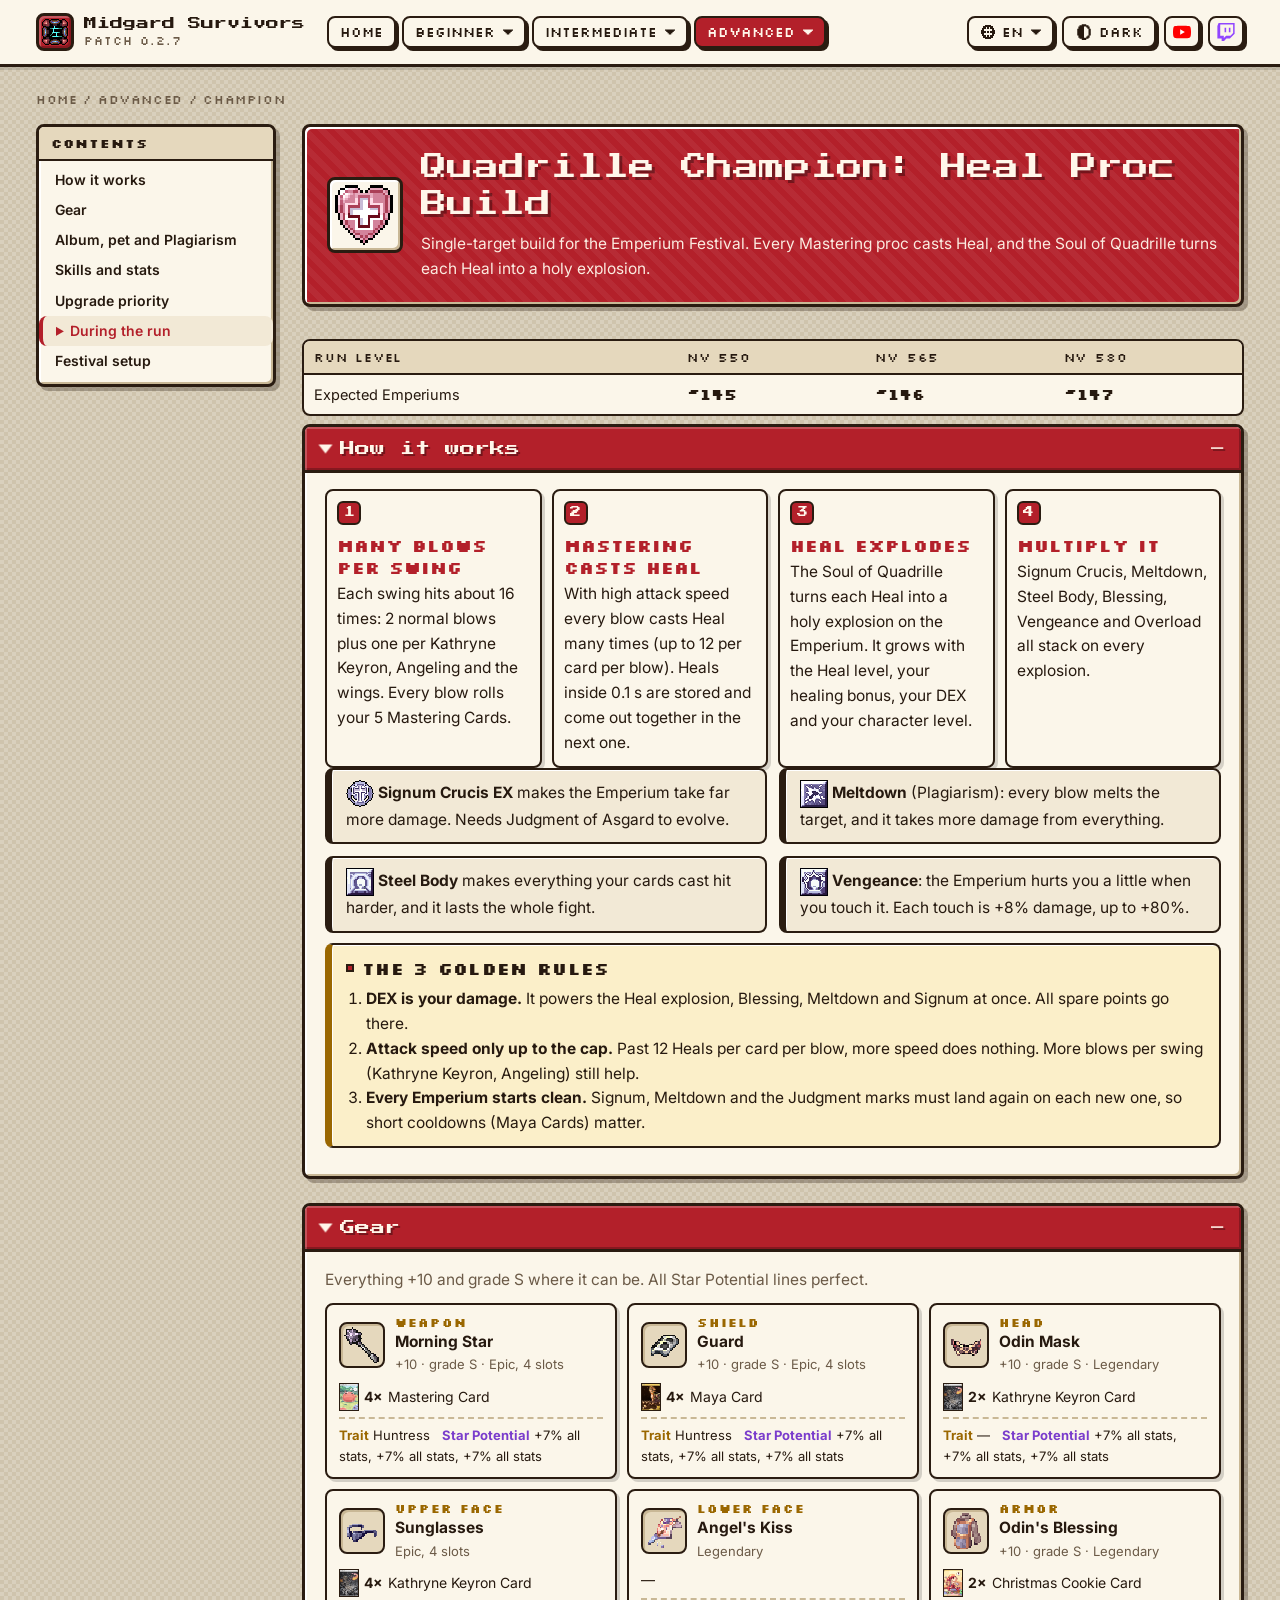
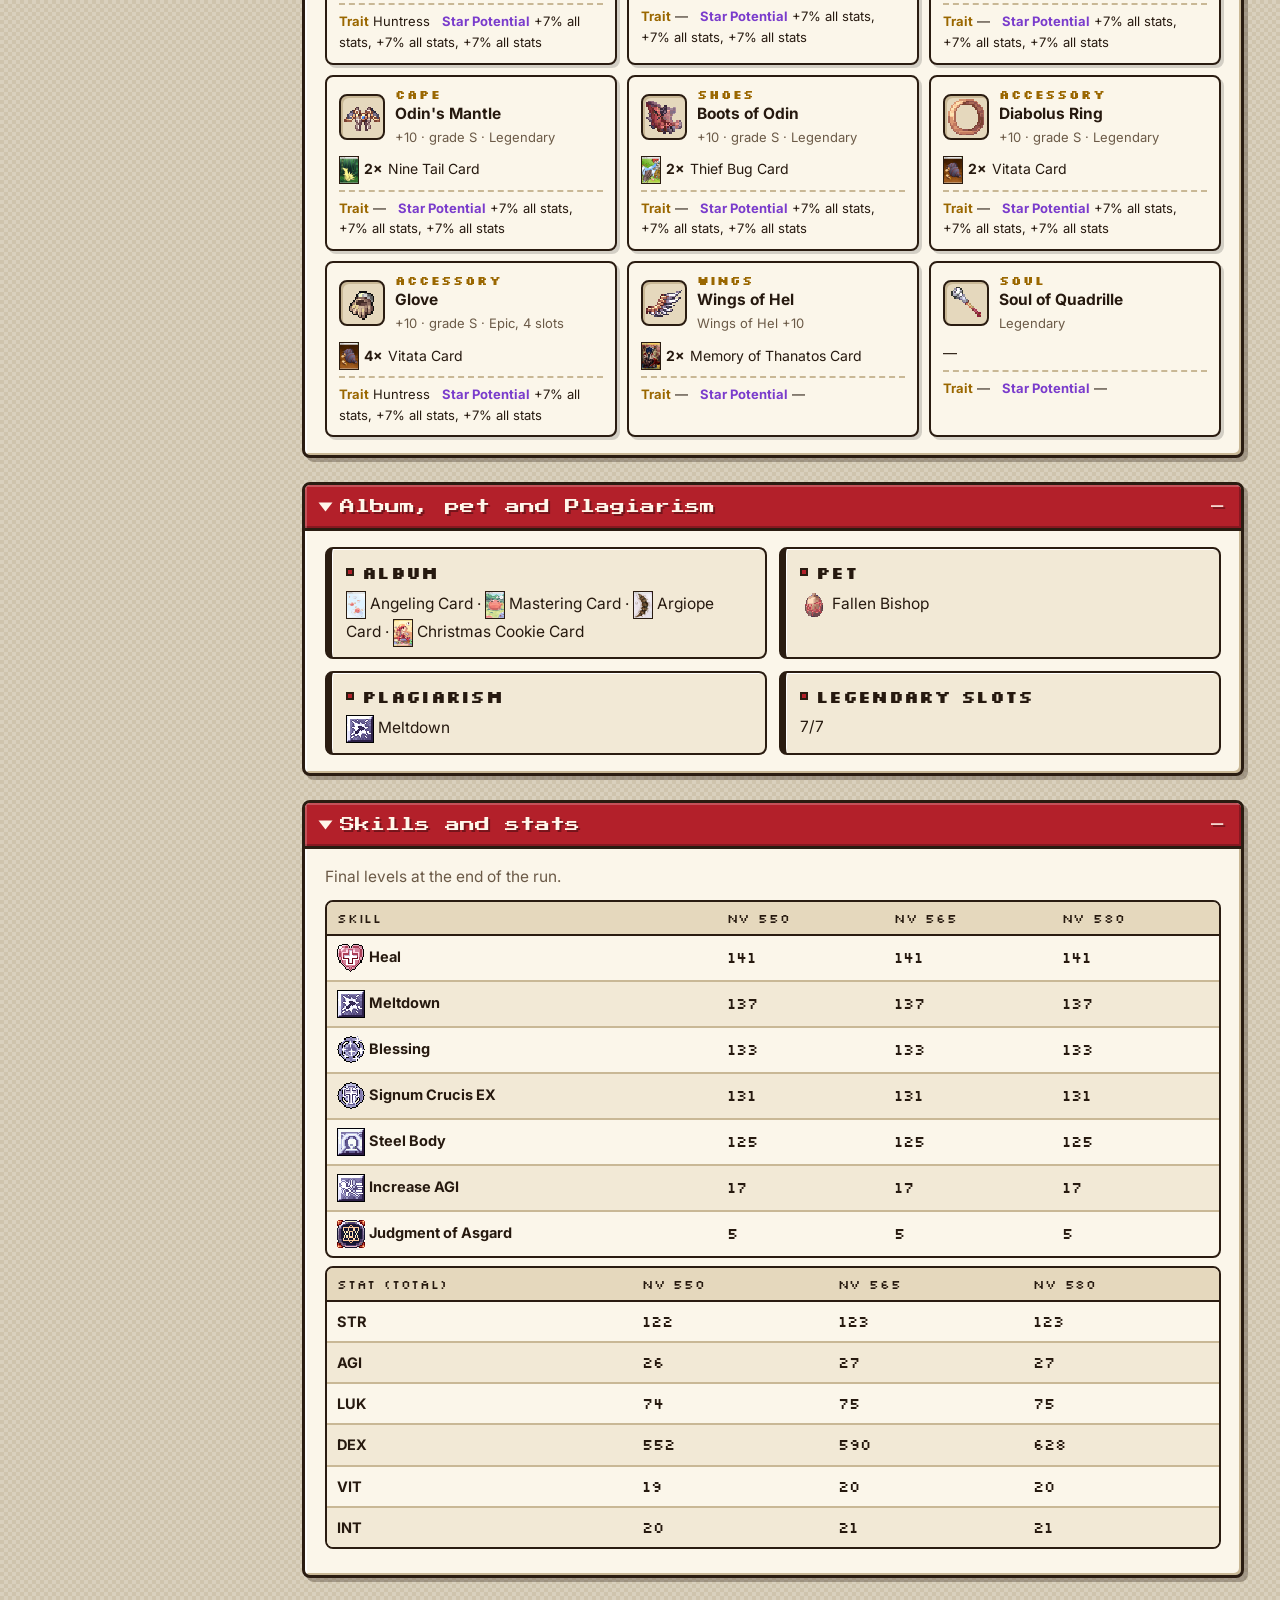
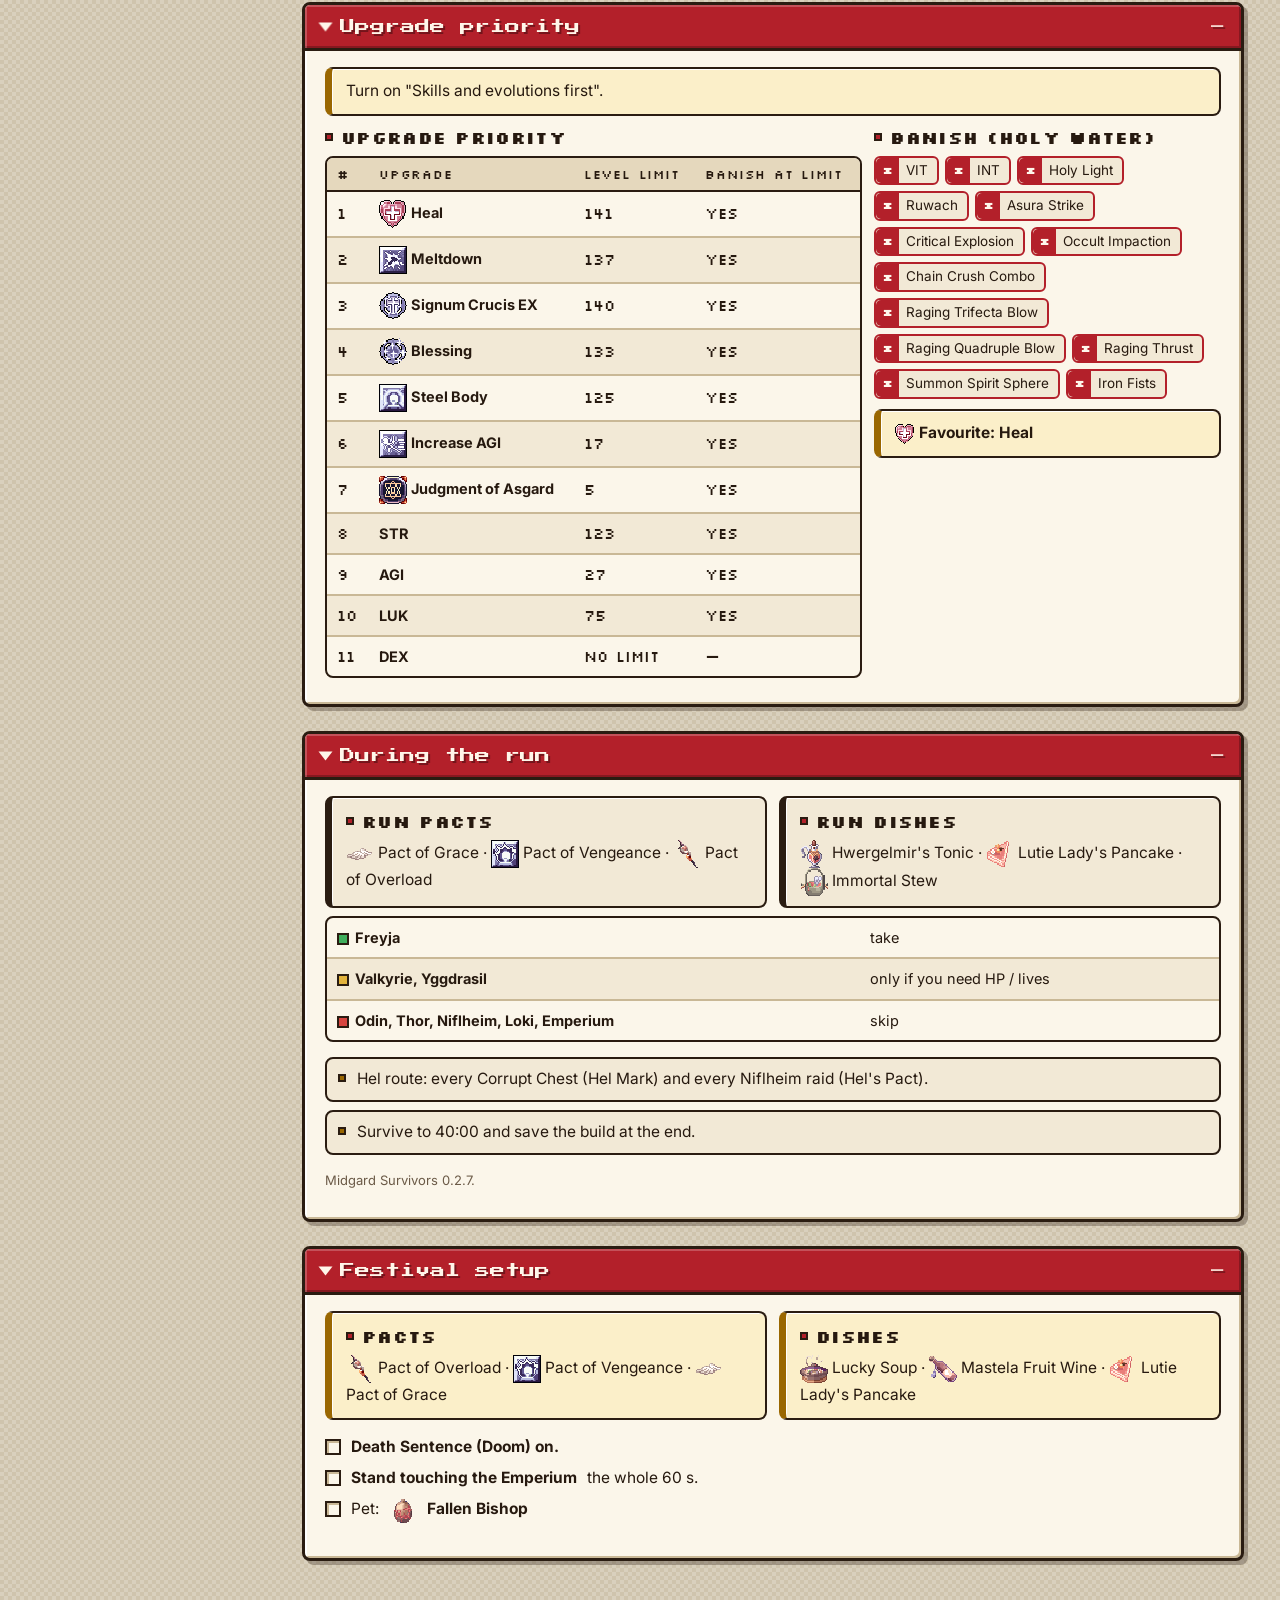
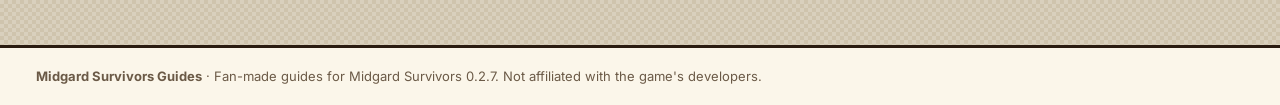
==== commit e8b5c828: "Home: sticky difficulty tabs, builds grouped by class, placeholder banners for all 18 classes; 8px r" ====
--- a/champion/advanced/index.html
+++ b/champion/advanced/index.html
@@ -13,8 +13,8 @@
 <link rel="icon" type="image/png" href="../../favicon.png">
 <link rel="preconnect" href="https://fonts.googleapis.com"><link rel="preconnect" href="https://fonts.gstatic.com" crossorigin>
 <link rel="stylesheet" href="https://fonts.googleapis.com/css2?family=Inter:wght@400;600;700&family=Press+Start+2P&family=Silkscreen:wght@400;700&family=Noto+Sans+TC:wght@400;700&display=swap">
-<link rel="stylesheet" href="../../assets/site.css?v=8f83abb1">
-<link rel="stylesheet" href="../../assets/icons.css?v=8f83abb1">
+<link rel="stylesheet" href="../../assets/site.css?v=4e9962be">
+<link rel="stylesheet" href="../../assets/icons.css?v=4e9962be">
 <script>try{var d=document.documentElement;if(localStorage.getItem("theme")==="dark")d.classList.add("dark");var q=(location.search.match(/[?&]lang=(en|pt|es|zh)/)||[])[1],l=q||localStorage.getItem("lang");if(!l){var n=(navigator.language||"en").toLowerCase();l=n.indexOf("pt")===0?"pt":n.indexOf("es")===0?"es":n.indexOf("zh")===0?"zh":"en"}d.setAttribute("data-ui",l)}catch(e){}</script>
 </head>
 <body>
@@ -358,6 +358,6 @@
 <footer class="site-footer"><div class="in">
   <p><b>Midgard Survivors Guides</b> · <span class="tx" data-t="en" lang="en">Fan-made guides for Midgard Survivors 0.2.7. Not affiliated with the game's developers.</span><span class="tx" data-t="pt" lang="pt-BR">Guias feitos por fãs para Midgard Survivors 0.2.7. Sem vínculo com os desenvolvedores do jogo.</span><span class="tx" data-t="es" lang="es">Guías hechas por fans para Midgard Survivors 0.2.7. Sin relación con los desarrolladores del juego.</span><span class="tx" data-t="zh" lang="zh-Hant">Midgard Survivors 0.2.7 玩家自製攻略，與遊戲開發者無關。</span></p>
 </div></footer>
-<script src="../../assets/site.js?v=8f83abb1"></script>
+<script src="../../assets/site.js?v=4e9962be"></script>
 </body>
 </html>
--- a/assets/site.css
+++ b/assets/site.css
@@ -18,7 +18,7 @@
   --shadow: 4px 4px 0 rgba(42, 28, 17, .30);
   --px: 3px;
   --header-h: 64px;
-  --radius: 0;
+  --radius: 8px;
 }
 html.dark {
   --bg: #262624;   --bg-dot: #2d2d2b;
@@ -440,8 +440,8 @@
 
 /* home cards: same height for every build (title up to 2 lines, summary up to 4) */
 .card .body p { line-height: 1.55; display: -webkit-box; -webkit-box-orient: vertical; overflow: hidden; }
-.card .body p:first-child { -webkit-line-clamp: 2; line-clamp: 2; min-height: calc(2 * 1.55em); }
-.card .body p.muted { -webkit-line-clamp: 4; line-clamp: 4; min-height: calc(4 * 1.55em); }
+.card .body p:first-child { -webkit-line-clamp: 2; line-clamp: 2; height: calc(2 * 1.55em); }
+.card .body p.muted { -webkit-line-clamp: 4; line-clamp: 4; height: calc(4 * 1.55em); }
 
 .two.shots { align-items: start; } .two.shots .shot { margin: 0; }
 
@@ -473,3 +473,34 @@
 .rhm .tw table { width: 100%; }
 .rhm .tw th, .rhm .tw td { white-space: normal !important; padding: 6px 8px; }
 .rhm .tw th { font-size: 10px; letter-spacing: .4px; }
+
+/* home: sticky difficulty tabs + builds grouped by class */
+.lvtabs { position: sticky; top: var(--header-h); z-index: 30; display: flex; gap: 8px; padding: 10px 0; margin: 0 0 14px;
+  background: var(--bg); border-bottom: 2px solid var(--lo); }
+.lvtab { flex: 1 1 0; justify-content: center; padding: 10px 12px; font-size: 13px; gap: 8px; text-align: center; }
+.lvtab[aria-selected="true"] { background: var(--red); color: var(--on-red); }
+.dotlv { width: 10px; height: 10px; border: 2px solid var(--border); border-radius: 3px; flex: none; background: var(--muted); }
+.dotlv.lv-beginner { background: var(--green); } .dotlv.lv-intermediate { background: var(--purple); } .dotlv.lv-advanced { background: var(--gold); }
+.lvpanel[hidden] { display: none; }
+.clsgrid { display: grid; grid-template-columns: repeat(auto-fill, minmax(300px, 1fr)); gap: 22px; align-items: start; }
+.clsblock .section-title { font-size: 13px; margin: 0 0 10px; }
+.clsblock .cards { grid-template-columns: 1fr; }
+.card.soon { opacity: 1; border-style: solid; box-shadow: inset 2px 2px 0 var(--hi), inset -2px -2px 0 var(--lo), var(--shadow); }
+.card.soon .top.banner { filter: saturate(.75); }
+.card.soon .go { color: var(--muted) !important; }
+@media (max-width: 720px) {
+  .lvtabs { gap: 5px; padding: 8px 0; }
+  .lvtab { padding: 8px 4px; font-size: 10px; gap: 5px; line-height: 1.35; min-width: 0; white-space: normal; }
+  .dotlv { display: none; }
+}
+
+/* rounded corners everywhere (light 8px) */
+.brand .logo, .dd-menu, .dd-item, .dd-item > .ico, .mpanel, .box, .slotframe, .steps li, .steps li::before, .tips li, .flow > span, .flow > div,
+.flow b, .npc, .npc .ico.portrait, .lock, .open, .tw, .rung, .stop, .pill, .g, .gh > .ico, .card .top .ico, .tag, .video, .shot, .shot img,
+.rail-box, .rail-item, .rail-item > .ico, .hero .ico.heroic, .hero > .ico, .toc a, .meter, .lvtab, .sub-btn { border-radius: var(--radius); }
+.pill, .tag, .lock, .open, .meter, .flow b, .steps li::before { border-radius: 6px; }
+.pill.x::before { border-radius: 5px 0 0 5px; }
+section, .card, .hero, .rail-box, .shot, .video { overflow: hidden; }
+.card .top { border-radius: calc(var(--radius) - 2px) calc(var(--radius) - 2px) 0 0; }
+.video iframe { border-radius: calc(var(--radius) - 3px); }
+.card .go { display: block; height: 20px; line-height: 20px; }
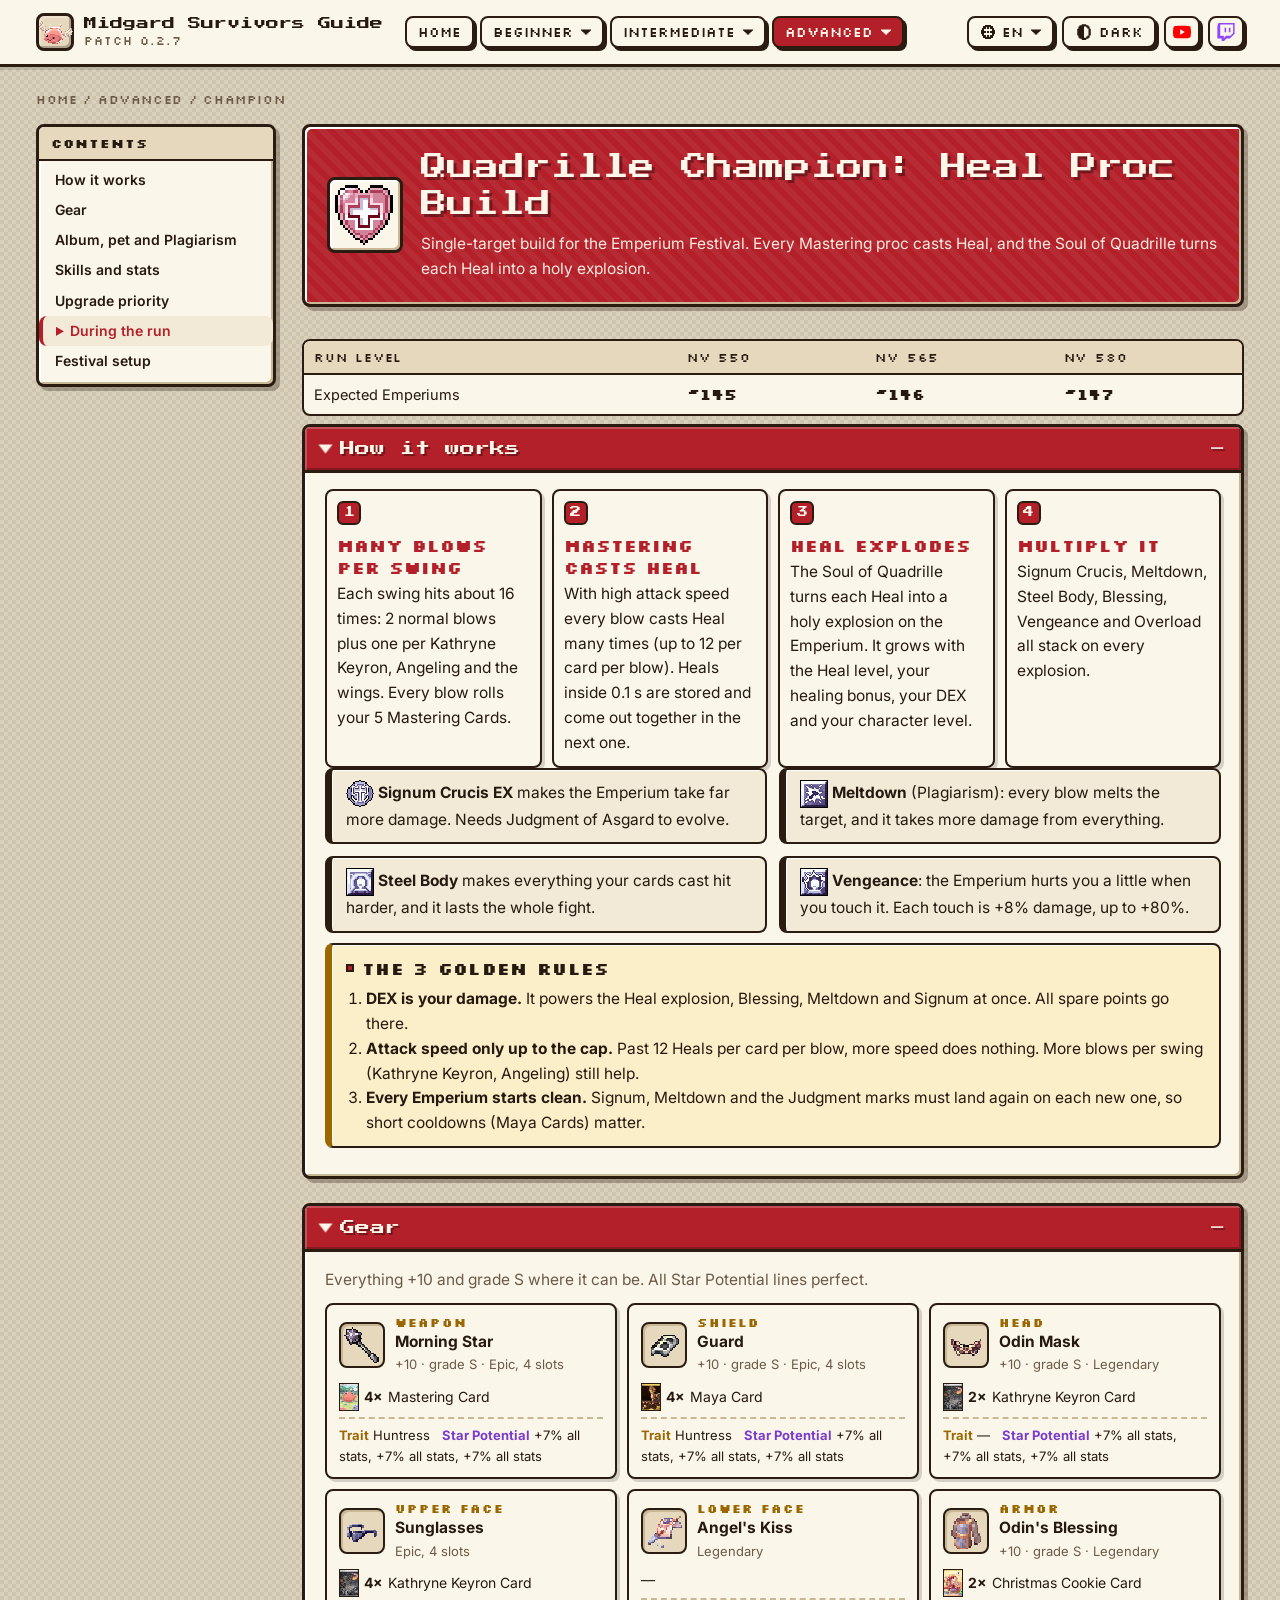
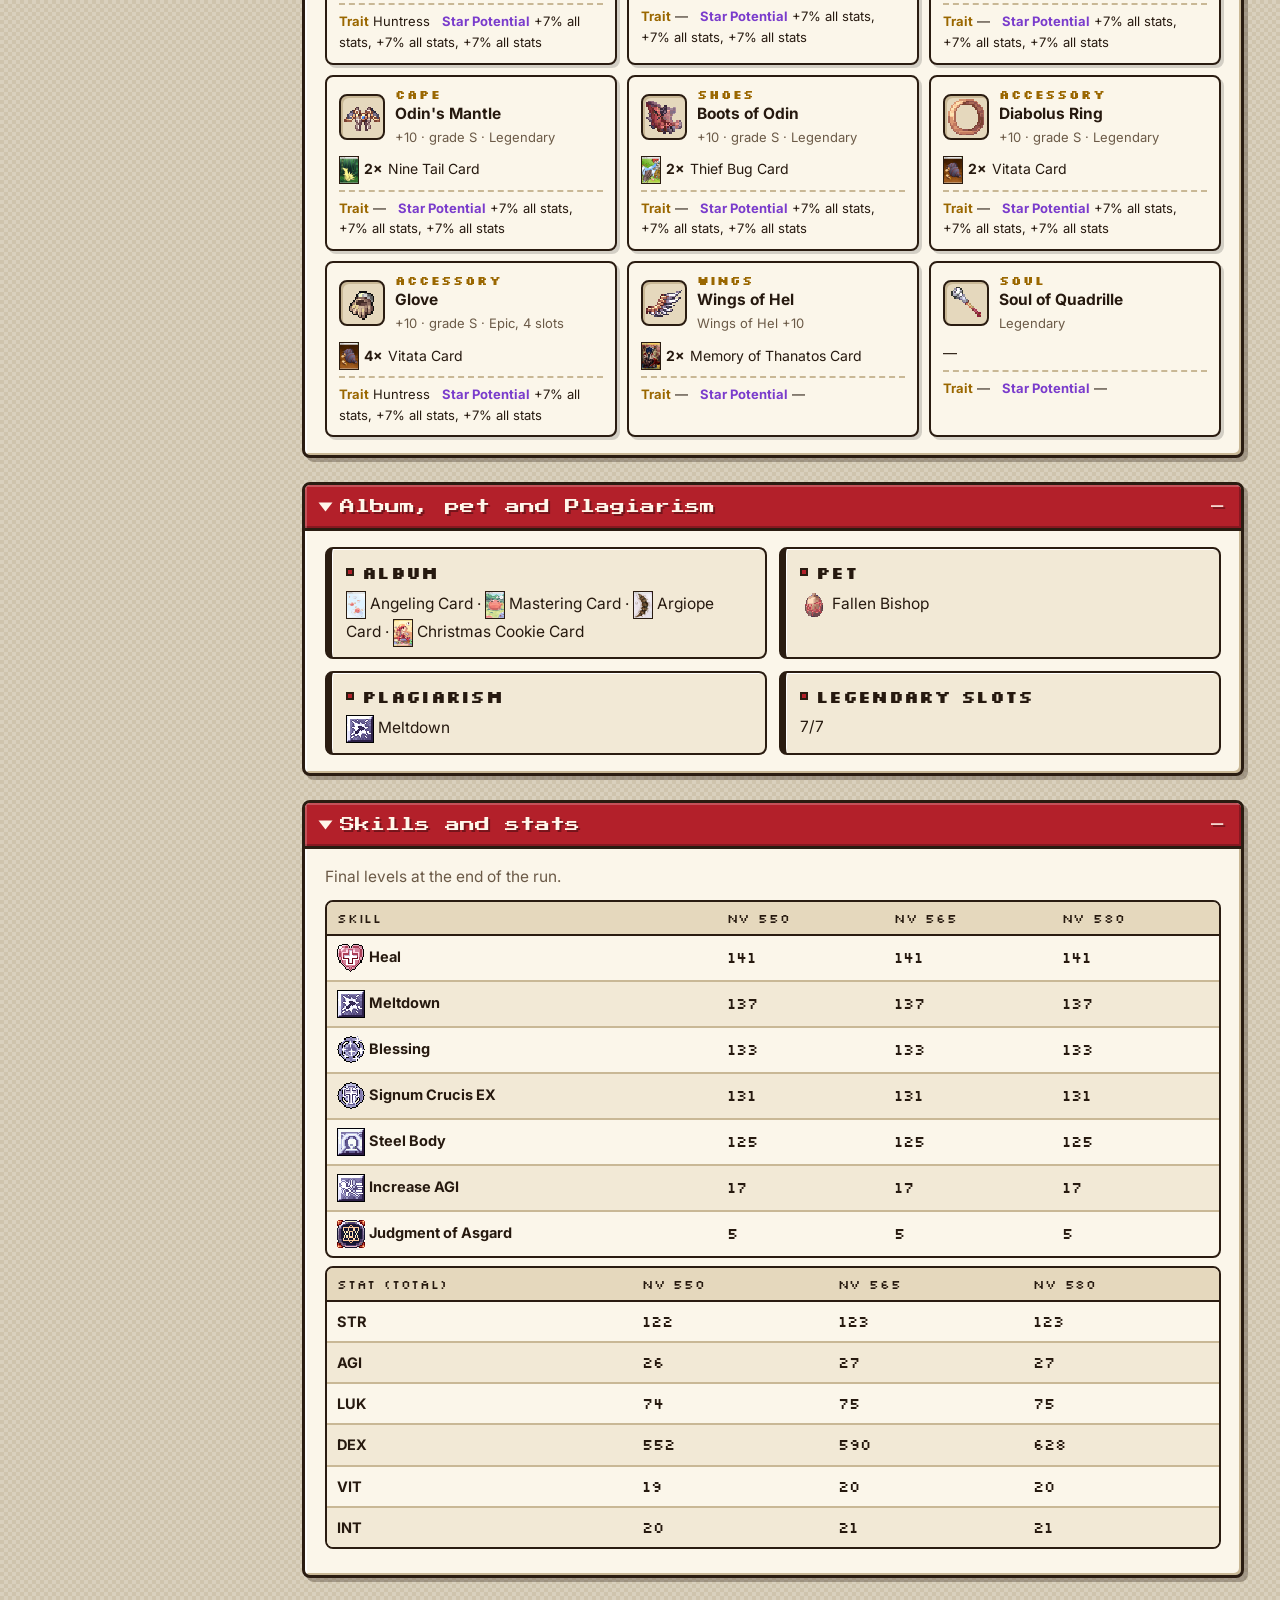
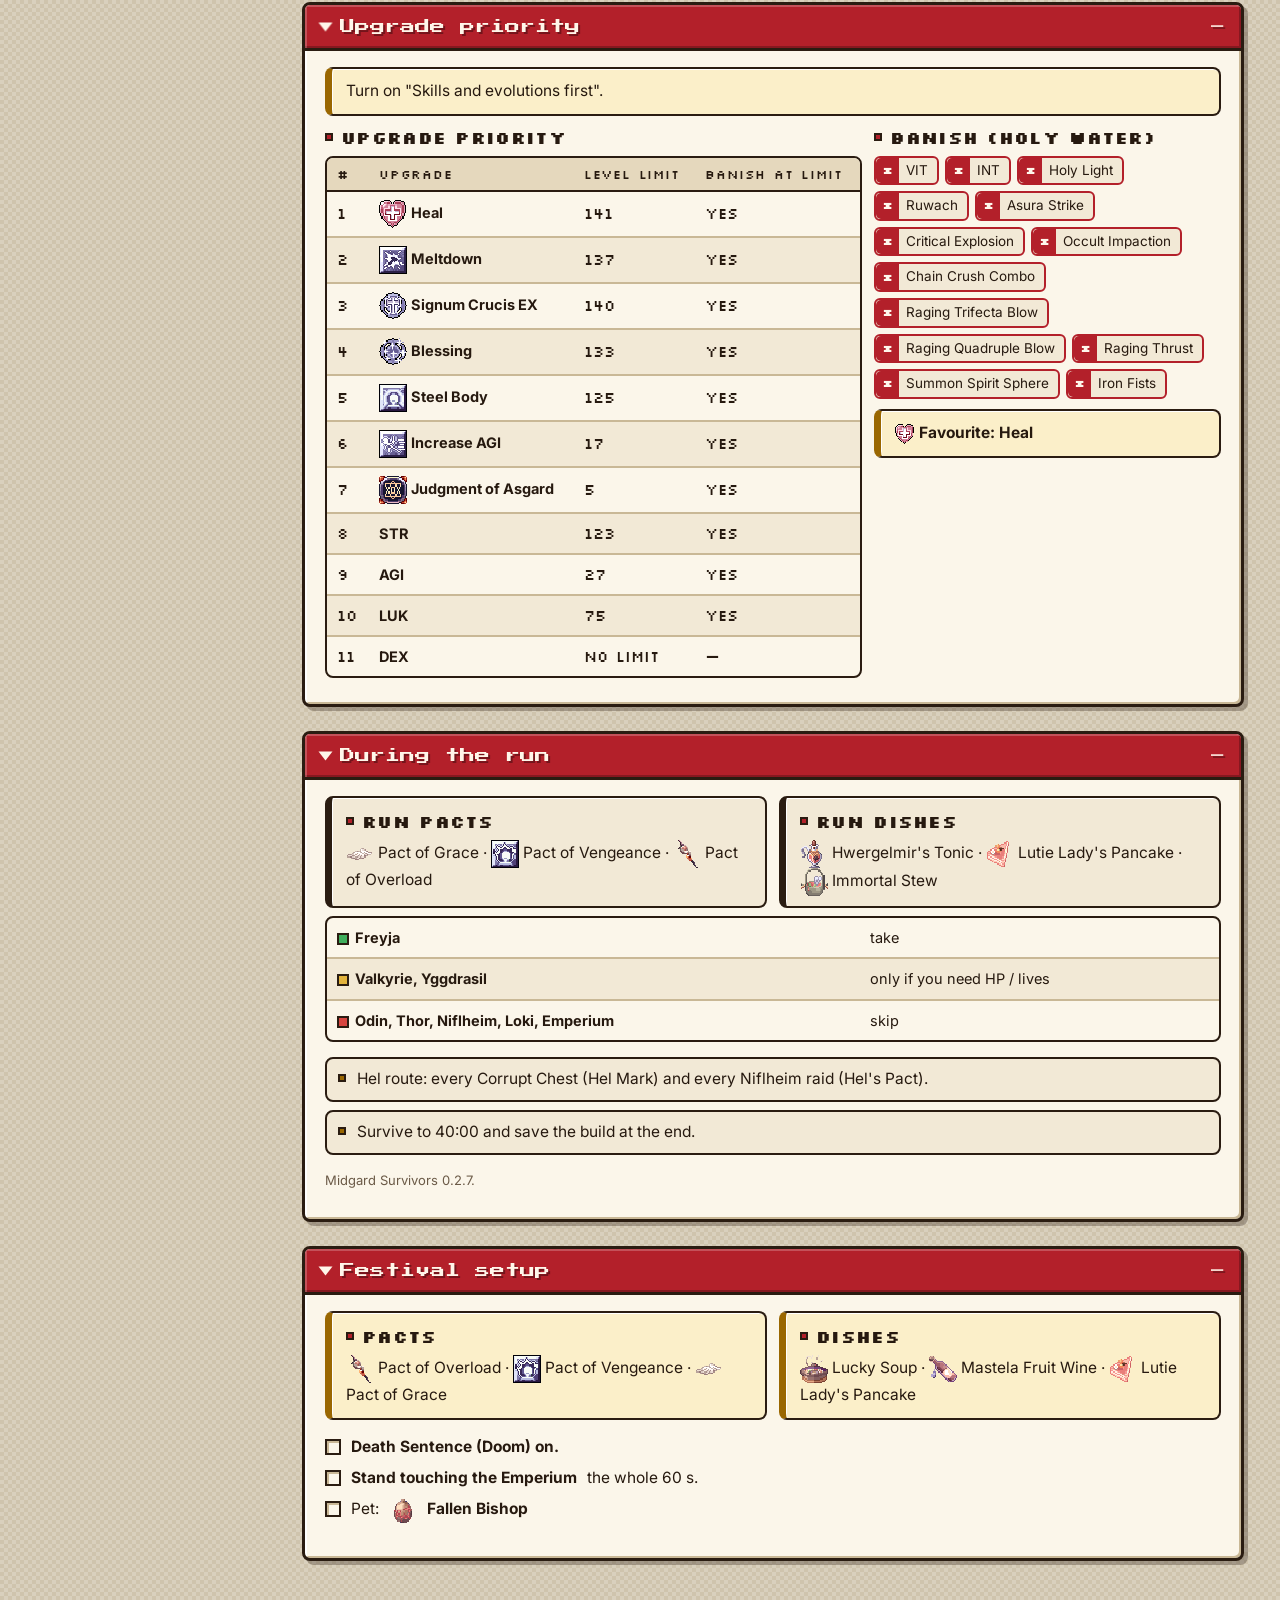
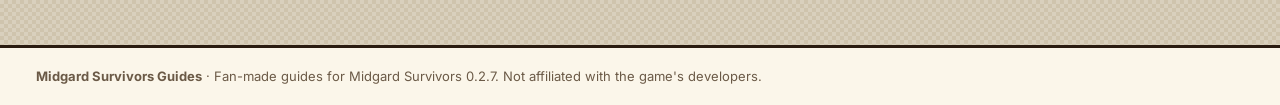
==== commit f49fdda0: "Brand: Midgard Survivors Guide with an Angeling sprite logo and favicon Co-Authored-By: Claude Opus " ====
--- a/champion/advanced/index.html
+++ b/champion/advanced/index.html
@@ -13,14 +13,14 @@
 <link rel="icon" type="image/png" href="../../favicon.png">
 <link rel="preconnect" href="https://fonts.googleapis.com"><link rel="preconnect" href="https://fonts.gstatic.com" crossorigin>
 <link rel="stylesheet" href="https://fonts.googleapis.com/css2?family=Inter:wght@400;600;700&family=Press+Start+2P&family=Silkscreen:wght@400;700&family=Noto+Sans+TC:wght@400;700&display=swap">
-<link rel="stylesheet" href="../../assets/site.css?v=4e9962be">
-<link rel="stylesheet" href="../../assets/icons.css?v=4e9962be">
+<link rel="stylesheet" href="../../assets/site.css?v=f5da98b1">
+<link rel="stylesheet" href="../../assets/icons.css?v=f5da98b1">
 <script>try{var d=document.documentElement;if(localStorage.getItem("theme")==="dark")d.classList.add("dark");var q=(location.search.match(/[?&]lang=(en|pt|es|zh)/)||[])[1],l=q||localStorage.getItem("lang");if(!l){var n=(navigator.language||"en").toLowerCase();l=n.indexOf("pt")===0?"pt":n.indexOf("es")===0?"es":n.indexOf("zh")===0?"zh":"en"}d.setAttribute("data-ui",l)}catch(e){}</script>
 </head>
 <body>
 <a class="sr-only" href="#main"><span class="tx" data-t="en" lang="en">Skip to content</span><span class="tx" data-t="pt" lang="pt-BR">Pular para o conteúdo</span><span class="tx" data-t="es" lang="es">Saltar al contenido</span><span class="tx" data-t="zh" lang="zh-Hant">跳到內容</span></a>
 <header class="site-header"><div class="in">
-  <a class="brand" href="../../"><span class="logo"><i class="ico i-skill_left_hand_mastery"></i></span><span class="name">Midgard Survivors<small>Patch 0.2.7</small></span></a>
+  <a class="brand" href="../../"><span class="logo"><i class="ico i-brand_angeling"></i></span><span class="name">Midgard Survivors Guide<small>Patch 0.2.7</small></span></a>
   <nav class="mainnav" aria-label="Builds"><a class="btn navlink" href="../../"><span class="tx" data-t="en" lang="en">Home</span><span class="tx" data-t="pt" lang="pt-BR">Início</span><span class="tx" data-t="es" lang="es">Inicio</span><span class="tx" data-t="zh" lang="zh-Hant">首頁</span></a><div class="dd"><button class="btn" type="button" aria-expanded="false" aria-haspopup="true"><span class="tx" data-t="en" lang="en">Beginner</span><span class="tx" data-t="pt" lang="pt-BR">Iniciante</span><span class="tx" data-t="es" lang="es">Principiante</span><span class="tx" data-t="zh" lang="zh-Hant">新手</span><svg class="caret" viewBox="0 0 8 8" aria-hidden="true"><path fill="currentColor" d="M0 2h8v1H7v1H6v1H5v1H3V5H2V4H1V3H0z"/></svg></button><div class="dd-menu" role="menu"><a class="dd-item" role="menuitem" href="../../kagerou/beginner/"><i class="ico i-skill_left_hand_mastery"></i><span><small>Kagerou / Oboro</small><b><span class="tx" data-t="en" lang="en">Kagerou / Oboro: Beginner Guide to Hell 15</span><span class="tx" data-t="pt" lang="pt-BR">Kagerou / Oboro: Guia do Iniciante até o Hell 15</span><span class="tx" data-t="es" lang="es">Kagerou / Oboro: Guía de principiante hasta Hell 15</span><span class="tx" data-t="zh" lang="zh-Hant">Kagerou / Oboro：新手到 Hell 15 攻略</span></b></span></a></div></div><div class="dd"><button class="btn" type="button" aria-expanded="false" aria-haspopup="true"><span class="tx" data-t="en" lang="en">Intermediate</span><span class="tx" data-t="pt" lang="pt-BR">Intermediário</span><span class="tx" data-t="es" lang="es">Intermedio</span><span class="tx" data-t="zh" lang="zh-Hant">中階</span><svg class="caret" viewBox="0 0 8 8" aria-hidden="true"><path fill="currentColor" d="M0 2h8v1H7v1H6v1H5v1H3V5H2V4H1V3H0z"/></svg></button><div class="dd-menu" role="menu"><a class="dd-item" role="menuitem" href="../../kagerou/intermediate/"><i class="ico i-item_venom_knife"></i><span><small>Kagerou / Oboro</small><b><span class="tx" data-t="en" lang="en">Kagerou Bleed: Intermediate (Hell 15)</span><span class="tx" data-t="pt" lang="pt-BR">Kagerou Sangramento: Intermediário (Hell 15)</span><span class="tx" data-t="es" lang="es">Kagerou Sangrado: Intermedio (Hell 15)</span><span class="tx" data-t="zh" lang="zh-Hant">Kagerou 流血：中階（Hell 15）</span></b></span></a></div></div><div class="dd"><button class="btn" type="button" aria-expanded="false" aria-haspopup="true" aria-current="true"><span class="tx" data-t="en" lang="en">Advanced</span><span class="tx" data-t="pt" lang="pt-BR">Avançado</span><span class="tx" data-t="es" lang="es">Avanzado</span><span class="tx" data-t="zh" lang="zh-Hant">進階</span><svg class="caret" viewBox="0 0 8 8" aria-hidden="true"><path fill="currentColor" d="M0 2h8v1H7v1H6v1H5v1H3V5H2V4H1V3H0z"/></svg></button><div class="dd-menu" role="menu"><a class="dd-item" role="menuitem" href="../../kagerou/advanced/"><i class="ico i-pact_blood"></i><span><small>Kagerou / Oboro</small><b><span class="tx" data-t="en" lang="en">Kagerou Bleed Build: Advanced and Expensive</span><span class="tx" data-t="pt" lang="pt-BR">Kagerou: Build de Sangramento (Avançada)</span><span class="tx" data-t="es" lang="es">Kagerou: Build de Sangrado (Avanzada)</span><span class="tx" data-t="zh" lang="zh-Hant">Kagerou 流血流派：進階高成本</span></b></span></a><a class="dd-item" role="menuitem" href="../../champion/advanced/"><i class="ico i-skill_heal"></i><span><small>Champion</small><b><span class="tx" data-t="en" lang="en">Quadrille Champion: Heal Proc Build for the Emperium</span><span class="tx" data-t="pt" lang="pt-BR">Quadrille Champion: Build de Heal por Procs para o Emperium</span><span class="tx" data-t="es" lang="es">Quadrille Champion: Build de Heal por Procs para el Emperium</span><span class="tx" data-t="zh" lang="zh-Hant">Quadrille Champion：Emperium 治療觸發流派</span></b></span></a></div></div></nav>
   <nav class="compactnav" aria-label="Builds"><a class="btn navlink" href="../../"><span class="tx" data-t="en" lang="en">Home</span><span class="tx" data-t="pt" lang="pt-BR">Início</span><span class="tx" data-t="es" lang="es">Inicio</span><span class="tx" data-t="zh" lang="zh-Hant">首頁</span></a><div class="dd builds-dd"><button class="btn" type="button" aria-expanded="false" aria-haspopup="true" aria-current="true"><span class="tx" data-t="en" lang="en">Builds</span><span class="tx" data-t="pt" lang="pt-BR">Builds</span><span class="tx" data-t="es" lang="es">Builds</span><span class="tx" data-t="zh" lang="zh-Hant">流派</span><svg class="caret" viewBox="0 0 8 8" aria-hidden="true"><path fill="currentColor" d="M0 2h8v1H7v1H6v1H5v1H3V5H2V4H1V3H0z"/></svg></button><div class="dd-menu" role="menu"><div class="sub"><button class="dd-item sub-btn" type="button" aria-haspopup="true" aria-expanded="false"><b><span class="tx" data-t="en" lang="en">Beginner</span><span class="tx" data-t="pt" lang="pt-BR">Iniciante</span><span class="tx" data-t="es" lang="es">Principiante</span><span class="tx" data-t="zh" lang="zh-Hant">新手</span></b><svg class="caret" viewBox="0 0 8 8" aria-hidden="true"><path fill="currentColor" d="M2 0h1v1h1v1h1v1h1v2H5v1H4v1H3v1H2z"/></svg></button><div class="dd-menu" role="menu"><a class="dd-item" role="menuitem" href="../../kagerou/beginner/"><i class="ico i-skill_left_hand_mastery"></i><span><small>Kagerou / Oboro</small><b><span class="tx" data-t="en" lang="en">Kagerou / Oboro: Beginner Guide to Hell 15</span><span class="tx" data-t="pt" lang="pt-BR">Kagerou / Oboro: Guia do Iniciante até o Hell 15</span><span class="tx" data-t="es" lang="es">Kagerou / Oboro: Guía de principiante hasta Hell 15</span><span class="tx" data-t="zh" lang="zh-Hant">Kagerou / Oboro：新手到 Hell 15 攻略</span></b></span></a></div></div><div class="sub"><button class="dd-item sub-btn" type="button" aria-haspopup="true" aria-expanded="false"><b><span class="tx" data-t="en" lang="en">Intermediate</span><span class="tx" data-t="pt" lang="pt-BR">Intermediário</span><span class="tx" data-t="es" lang="es">Intermedio</span><span class="tx" data-t="zh" lang="zh-Hant">中階</span></b><svg class="caret" viewBox="0 0 8 8" aria-hidden="true"><path fill="currentColor" d="M2 0h1v1h1v1h1v1h1v2H5v1H4v1H3v1H2z"/></svg></button><div class="dd-menu" role="menu"><a class="dd-item" role="menuitem" href="../../kagerou/intermediate/"><i class="ico i-item_venom_knife"></i><span><small>Kagerou / Oboro</small><b><span class="tx" data-t="en" lang="en">Kagerou Bleed: Intermediate (Hell 15)</span><span class="tx" data-t="pt" lang="pt-BR">Kagerou Sangramento: Intermediário (Hell 15)</span><span class="tx" data-t="es" lang="es">Kagerou Sangrado: Intermedio (Hell 15)</span><span class="tx" data-t="zh" lang="zh-Hant">Kagerou 流血：中階（Hell 15）</span></b></span></a></div></div><div class="sub"><button class="dd-item sub-btn" type="button" aria-haspopup="true" aria-expanded="false" aria-current="true"><b><span class="tx" data-t="en" lang="en">Advanced</span><span class="tx" data-t="pt" lang="pt-BR">Avançado</span><span class="tx" data-t="es" lang="es">Avanzado</span><span class="tx" data-t="zh" lang="zh-Hant">進階</span></b><svg class="caret" viewBox="0 0 8 8" aria-hidden="true"><path fill="currentColor" d="M2 0h1v1h1v1h1v1h1v2H5v1H4v1H3v1H2z"/></svg></button><div class="dd-menu" role="menu"><a class="dd-item" role="menuitem" href="../../kagerou/advanced/"><i class="ico i-pact_blood"></i><span><small>Kagerou / Oboro</small><b><span class="tx" data-t="en" lang="en">Kagerou Bleed Build: Advanced and Expensive</span><span class="tx" data-t="pt" lang="pt-BR">Kagerou: Build de Sangramento (Avançada)</span><span class="tx" data-t="es" lang="es">Kagerou: Build de Sangrado (Avanzada)</span><span class="tx" data-t="zh" lang="zh-Hant">Kagerou 流血流派：進階高成本</span></b></span></a><a class="dd-item" role="menuitem" href="../../champion/advanced/"><i class="ico i-skill_heal"></i><span><small>Champion</small><b><span class="tx" data-t="en" lang="en">Quadrille Champion: Heal Proc Build for the Emperium</span><span class="tx" data-t="pt" lang="pt-BR">Quadrille Champion: Build de Heal por Procs para o Emperium</span><span class="tx" data-t="es" lang="es">Quadrille Champion: Build de Heal por Procs para el Emperium</span><span class="tx" data-t="zh" lang="zh-Hant">Quadrille Champion：Emperium 治療觸發流派</span></b></span></a></div></div></div></div></nav>
   <div class="tools">
@@ -358,6 +358,6 @@
 <footer class="site-footer"><div class="in">
   <p><b>Midgard Survivors Guides</b> · <span class="tx" data-t="en" lang="en">Fan-made guides for Midgard Survivors 0.2.7. Not affiliated with the game's developers.</span><span class="tx" data-t="pt" lang="pt-BR">Guias feitos por fãs para Midgard Survivors 0.2.7. Sem vínculo com os desenvolvedores do jogo.</span><span class="tx" data-t="es" lang="es">Guías hechas por fans para Midgard Survivors 0.2.7. Sin relación con los desarrolladores del juego.</span><span class="tx" data-t="zh" lang="zh-Hant">Midgard Survivors 0.2.7 玩家自製攻略，與遊戲開發者無關。</span></p>
 </div></footer>
-<script src="../../assets/site.js?v=4e9962be"></script>
+<script src="../../assets/site.js?v=f5da98b1"></script>
 </body>
 </html>
--- a/assets/site.css
+++ b/assets/site.css
@@ -475,8 +475,8 @@
 .rhm .tw th { font-size: 10px; letter-spacing: .4px; }
 
 /* home: sticky difficulty tabs + builds grouped by class */
-.lvtabs { position: sticky; top: var(--header-h); z-index: 30; display: flex; gap: 8px; padding: 10px 0; margin: 0 0 14px;
-  background: var(--bg); border-bottom: 2px solid var(--lo); }
+.homebar { position: sticky; top: var(--header-h); z-index: 30; background: var(--bg); border-bottom: 2px solid var(--lo); margin: 0 0 14px; }
+.lvtabs { display: flex; gap: 8px; padding: 10px 0 8px; }
 .lvtab { flex: 1 1 0; justify-content: center; padding: 10px 12px; font-size: 13px; gap: 8px; text-align: center; }
 .lvtab[aria-selected="true"] { background: var(--red); color: var(--on-red); }
 .dotlv { width: 10px; height: 10px; border: 2px solid var(--border); border-radius: 3px; flex: none; background: var(--muted); }
@@ -486,7 +486,9 @@
 .clsblock .section-title { font-size: 13px; margin: 0 0 10px; }
 .clsblock .cards { grid-template-columns: 1fr; }
 .card.soon { opacity: 1; border-style: solid; box-shadow: inset 2px 2px 0 var(--hi), inset -2px -2px 0 var(--lo), var(--shadow); }
-.card.soon .top.banner { filter: saturate(.75); }
+.card.soon .top.banner { filter: saturate(.55) brightness(.85); }
+.card.soon { opacity: .72; cursor: default; }
+.card.soon:hover { opacity: .9; transform: none; }
 .card.soon .go { color: var(--muted) !important; }
 @media (max-width: 720px) {
   .lvtabs { gap: 5px; padding: 8px 0; }
@@ -504,3 +506,37 @@
 .card .top { border-radius: calc(var(--radius) - 2px) calc(var(--radius) - 2px) 0 0; }
 .video iframe { border-radius: calc(var(--radius) - 3px); }
 .card .go { display: block; height: 20px; line-height: 20px; }
+
+/* home: class bar (icon + name on the class colours); click scrolls to that class's card */
+.clsbar { display: flex; gap: 6px; overflow-x: auto; padding: 0 0 10px; scrollbar-width: thin; }
+.clschip { flex: none; display: inline-flex; align-items: center; gap: 6px; height: 36px; padding: 0 12px 0 6px; cursor: pointer;
+  border: 2px solid var(--border); border-radius: var(--radius); background-size: cover; background-position: right center; image-rendering: pixelated;
+  color: #fff7ec; font: 700 13px var(--font-body); text-shadow: 1px 1px 0 rgba(0,0,0,.75); box-shadow: inset 0 0 0 1px rgba(255,255,255,.12), 2px 2px 0 rgba(0,0,0,.25); }
+.clschip .ico { width: 24px; height: 24px; background-size: contain; background-repeat: no-repeat; background-position: center; flex: none;
+  filter: drop-shadow(1px 1px 0 rgba(0,0,0,.6)); }
+.clschip span { white-space: nowrap; }
+.clschip:hover { filter: brightness(1.15); transform: translateY(-1px); }
+.clschip:focus-visible { outline: 2px solid var(--gold); outline-offset: 1px; }
+.card.flash { animation: cardflash 1.2s ease-out 1; }
+@keyframes cardflash { 0%, 30% { box-shadow: 0 0 0 4px var(--gold), var(--shadow); } 100% { box-shadow: inset 2px 2px 0 var(--hi), inset -2px -2px 0 var(--lo), var(--shadow); } }
+.clsgrid .card { scroll-margin-top: calc(var(--header-h) + 130px); }
+@media (max-width: 720px) {
+  .clschip { height: 32px; font-size: 12px; padding: 0 10px 0 5px; }
+  .clschip .ico { width: 20px; height: 20px; }
+  .clsgrid .card { scroll-margin-top: calc(var(--header-h) + 120px); }
+}
+@media (min-width: 961px) { .clsbar { display: grid; grid-template-columns: repeat(6, minmax(0, 1fr)); overflow: visible; } .clschip { font-size: 12px; } .clsgrid .card { scroll-margin-top: calc(var(--header-h) + 162px); } }
+/* class bar: equal-size buttons in a clean grid */
+.clschip { justify-content: flex-start; min-width: 0; }
+.clschip span { overflow: hidden; text-overflow: ellipsis; }
+@media (min-width: 961px) { .clschip { width: 100%; } }
+@media (min-width: 1180px) {
+  .clsbar { grid-template-columns: repeat(9, minmax(0, 1fr)); gap: 5px; }
+  .clschip { padding: 0 6px 0 5px; gap: 5px; font-size: 11.5px; }
+  .clschip .ico { width: 21px; height: 21px; }
+}
+@media (max-width: 960px) { .clschip { width: 158px; } }
+
+/* brand logo: Angeling sprite (wide), on a light panel so the pink reads */
+.brand .logo { background: var(--panel-3); }
+.brand .logo .ico.i-brand_angeling { width: 34px; height: 24px; background-size: contain; background-repeat: no-repeat; background-position: center; image-rendering: pixelated; }
--- a/assets/icons.css
+++ b/assets/icons.css
@@ -1,3 +1,4 @@
+.i-brand_angeling{background-image:url(icons/brand_angeling.png)}
 .i-card_agav{background-image:url(icons/card_agav.jpg)}
 .i-card_angeling{background-image:url(icons/card_angeling.jpg)}
 .i-card_apocalips{background-image:url(icons/card_apocalips.jpg)}
@@ -81,6 +82,24 @@
 .i-item_vampire_familiar{background-image:url(icons/item_vampire_familiar.jpg)}
 .i-item_vampire_hairband{background-image:url(icons/item_vampire_hairband.jpg)}
 .i-item_venom_knife{background-image:url(icons/item_venom_knife.png)}
+.i-job_assassin_cross{background-image:url(icons/job_assassin_cross.png)}
+.i-job_champion{background-image:url(icons/job_champion.png)}
+.i-job_clown{background-image:url(icons/job_clown.png)}
+.i-job_creator{background-image:url(icons/job_creator.png)}
+.i-job_high_priest{background-image:url(icons/job_high_priest.png)}
+.i-job_high_wizard{background-image:url(icons/job_high_wizard.png)}
+.i-job_kagerou{background-image:url(icons/job_kagerou.png)}
+.i-job_lord_knight{background-image:url(icons/job_lord_knight.png)}
+.i-job_paladin{background-image:url(icons/job_paladin.png)}
+.i-job_professor{background-image:url(icons/job_professor.png)}
+.i-job_rebellion{background-image:url(icons/job_rebellion.png)}
+.i-job_sniper{background-image:url(icons/job_sniper.png)}
+.i-job_soul_linker{background-image:url(icons/job_soul_linker.png)}
+.i-job_spirit_handler{background-image:url(icons/job_spirit_handler.png)}
+.i-job_stalker{background-image:url(icons/job_stalker.png)}
+.i-job_star_gladiator{background-image:url(icons/job_star_gladiator.png)}
+.i-job_super_novice{background-image:url(icons/job_super_novice.png)}
+.i-job_whitesmith{background-image:url(icons/job_whitesmith.png)}
 .i-npc_chef{background-image:url(icons/npc_chef.png)}
 .i-npc_gacha{background-image:url(icons/npc_gacha.png)}
 .i-npc_kafra{background-image:url(icons/npc_kafra.png)}
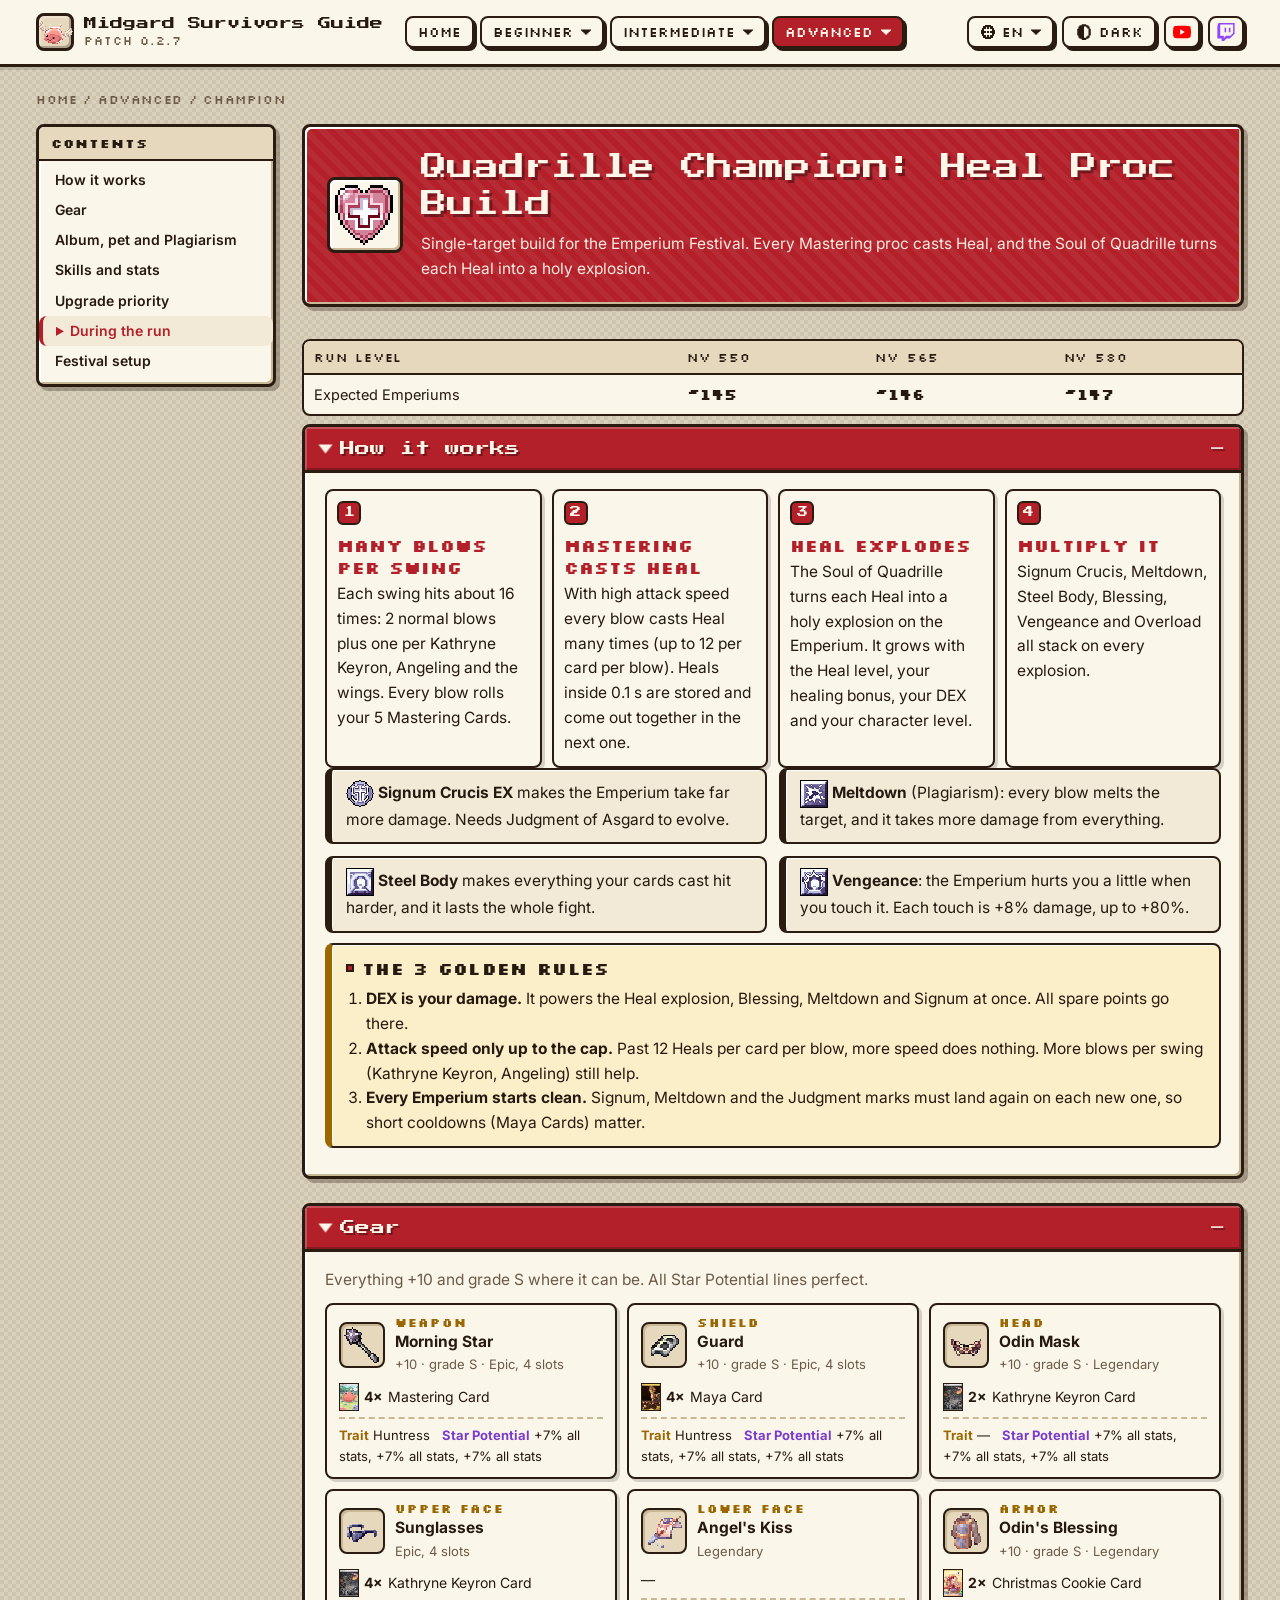
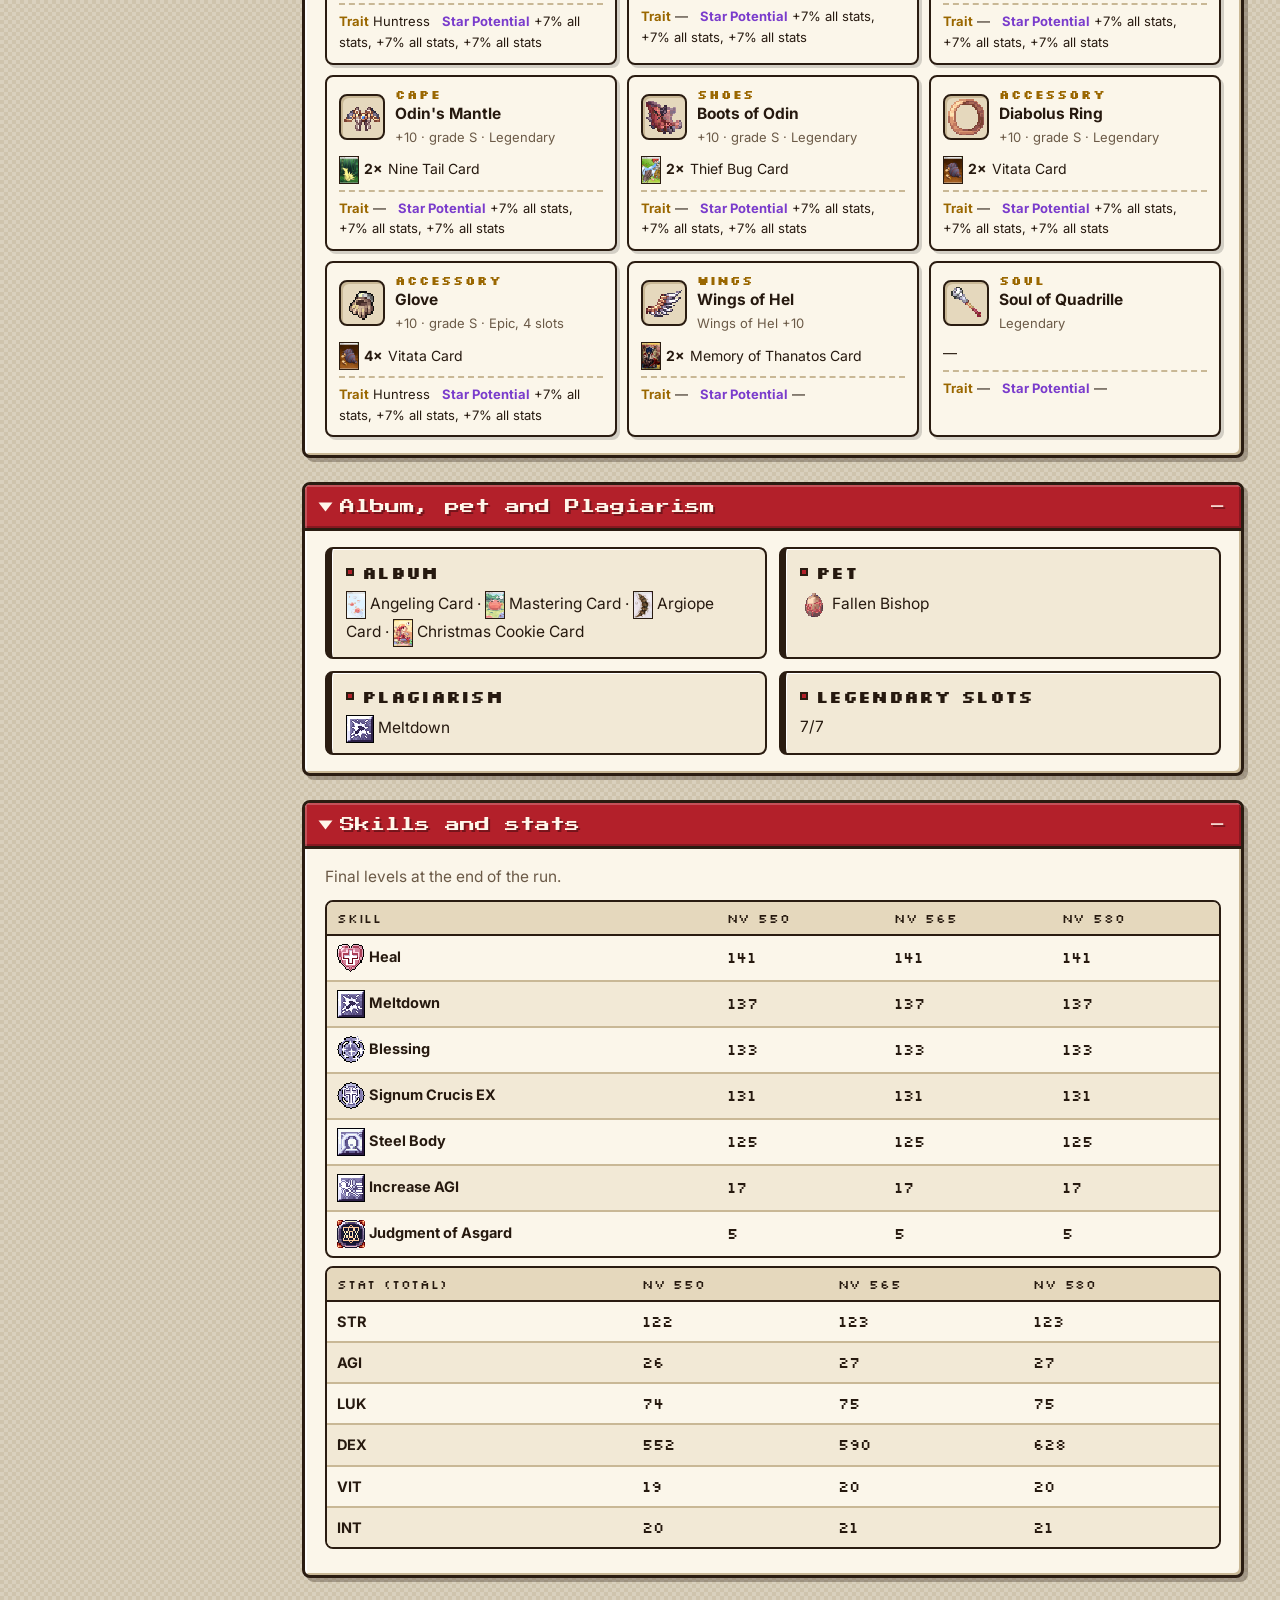
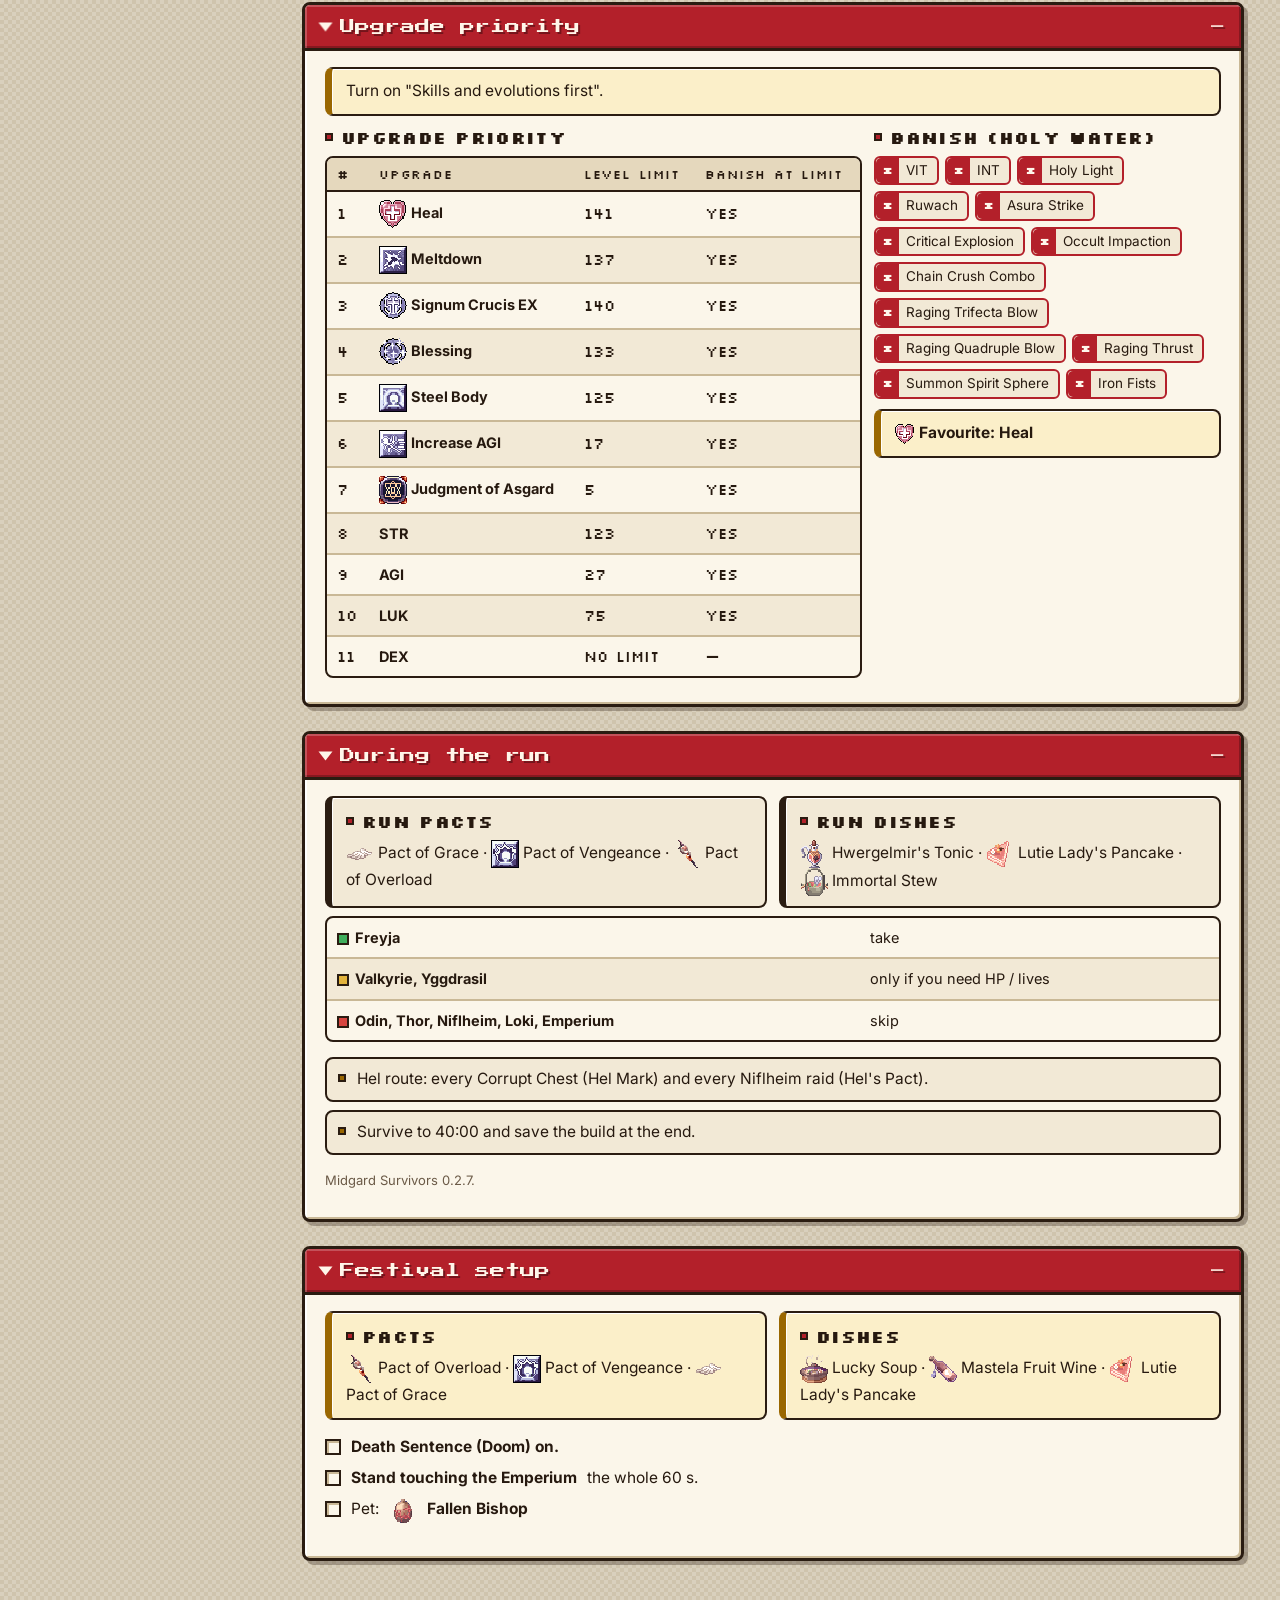
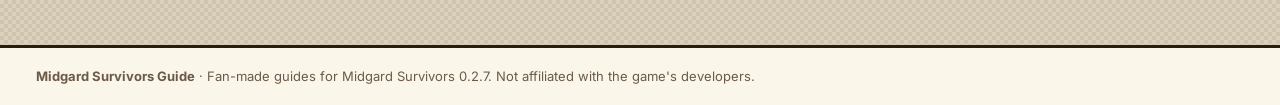
==== commit 0188048c: "Rename site to Midgard Survivors Guide everywhere Co-Authored-By: Claude Opus 5.5 <noreply@anthropic" ====
--- a/champion/advanced/index.html
+++ b/champion/advanced/index.html
@@ -3,18 +3,18 @@
 <head>
 <meta charset="utf-8">
 <meta name="viewport" content="width=device-width, initial-scale=1">
-<title>Quadrille Champion: Heal Proc Build for the Emperium · Midgard Survivors Guides</title>
+<title>Quadrille Champion: Heal Proc Build for the Emperium · Midgard Survivors Guide</title>
 <meta name="description" content="Advanced Champion Heal-proc (Quadrille) build for the Midgard Survivors Emperium Festival: gear, cards, Star Potential, skills, pacts and dishes.">
 <link rel="canonical" href="https://fmedeirsbr.github.io/champion/advanced/">
-<meta property="og:type" content="website"><meta property="og:site_name" content="Midgard Survivors Guides">
+<meta property="og:type" content="website"><meta property="og:site_name" content="Midgard Survivors Guide">
 <meta property="og:title" content="Quadrille Champion: Heal Proc Build for the Emperium"><meta property="og:description" content="Advanced Champion Heal-proc (Quadrille) build for the Midgard Survivors Emperium Festival: gear, cards, Star Potential, skills, pacts and dishes."><meta property="og:url" content="https://fmedeirsbr.github.io/champion/advanced/">
 <meta property="og:image" content="https://fmedeirsbr.github.io/favicon.png">
 <meta name="theme-color" content="#b3202a">
 <link rel="icon" type="image/png" href="../../favicon.png">
 <link rel="preconnect" href="https://fonts.googleapis.com"><link rel="preconnect" href="https://fonts.gstatic.com" crossorigin>
 <link rel="stylesheet" href="https://fonts.googleapis.com/css2?family=Inter:wght@400;600;700&family=Press+Start+2P&family=Silkscreen:wght@400;700&family=Noto+Sans+TC:wght@400;700&display=swap">
-<link rel="stylesheet" href="../../assets/site.css?v=f5da98b1">
-<link rel="stylesheet" href="../../assets/icons.css?v=f5da98b1">
+<link rel="stylesheet" href="../../assets/site.css?v=5ea6e9d3">
+<link rel="stylesheet" href="../../assets/icons.css?v=5ea6e9d3">
 <script>try{var d=document.documentElement;if(localStorage.getItem("theme")==="dark")d.classList.add("dark");var q=(location.search.match(/[?&]lang=(en|pt|es|zh)/)||[])[1],l=q||localStorage.getItem("lang");if(!l){var n=(navigator.language||"en").toLowerCase();l=n.indexOf("pt")===0?"pt":n.indexOf("es")===0?"es":n.indexOf("zh")===0?"zh":"en"}d.setAttribute("data-ui",l)}catch(e){}</script>
 </head>
 <body>
@@ -356,8 +356,8 @@
 </ul></section></div>
 </main>
 <footer class="site-footer"><div class="in">
-  <p><b>Midgard Survivors Guides</b> · <span class="tx" data-t="en" lang="en">Fan-made guides for Midgard Survivors 0.2.7. Not affiliated with the game's developers.</span><span class="tx" data-t="pt" lang="pt-BR">Guias feitos por fãs para Midgard Survivors 0.2.7. Sem vínculo com os desenvolvedores do jogo.</span><span class="tx" data-t="es" lang="es">Guías hechas por fans para Midgard Survivors 0.2.7. Sin relación con los desarrolladores del juego.</span><span class="tx" data-t="zh" lang="zh-Hant">Midgard Survivors 0.2.7 玩家自製攻略，與遊戲開發者無關。</span></p>
+  <p><b>Midgard Survivors Guide</b> · <span class="tx" data-t="en" lang="en">Fan-made guides for Midgard Survivors 0.2.7. Not affiliated with the game's developers.</span><span class="tx" data-t="pt" lang="pt-BR">Guias feitos por fãs para Midgard Survivors 0.2.7. Sem vínculo com os desenvolvedores do jogo.</span><span class="tx" data-t="es" lang="es">Guías hechas por fans para Midgard Survivors 0.2.7. Sin relación con los desarrolladores del juego.</span><span class="tx" data-t="zh" lang="zh-Hant">Midgard Survivors 0.2.7 玩家自製攻略，與遊戲開發者無關。</span></p>
 </div></footer>
-<script src="../../assets/site.js?v=f5da98b1"></script>
+<script src="../../assets/site.js?v=5ea6e9d3"></script>
 </body>
 </html>
--- a/assets/site.css
+++ b/assets/site.css
@@ -1,4 +1,4 @@
-/* Midgard Survivors Guides — pixel-retro design system
+/* Midgard Survivors Guide — pixel-retro design system
    Tokens → base → layout → components. Light = parchment, dark = warm gray (#262624 family). */
 
 /* ---------- tokens ---------- */
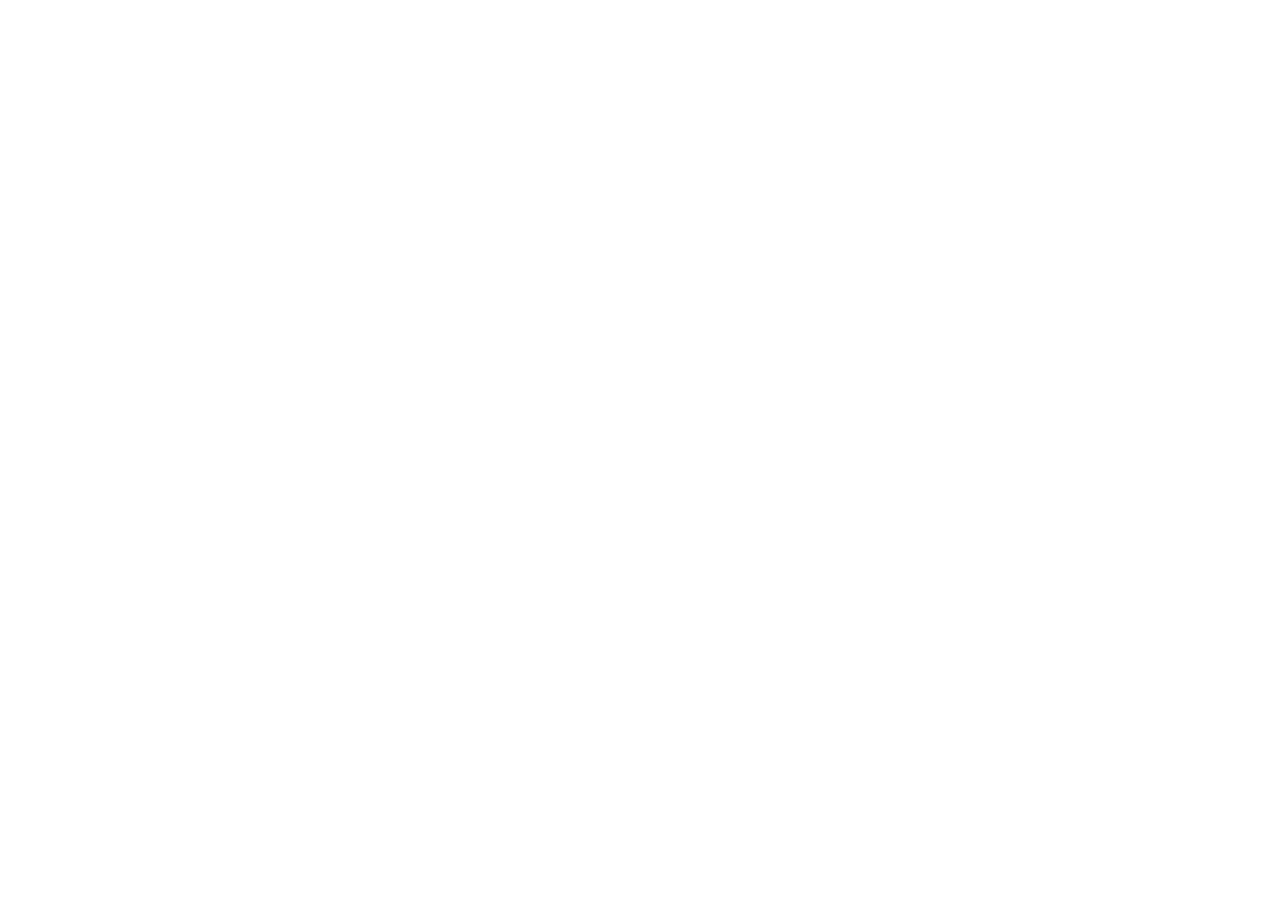
==== commit a06192e6: "Redirect to midgardsurvivorsguide.github.io Co-Authored-By: Claude Opus 5.5 <noreply@anthropic.com>" ====
--- a/champion/advanced/index.html
+++ b/champion/advanced/index.html
@@ -1,363 +1,4 @@
-<!doctype html>
-<html lang="en" data-ui="en">
-<head>
-<meta charset="utf-8">
-<meta name="viewport" content="width=device-width, initial-scale=1">
-<title>Quadrille Champion: Heal Proc Build for the Emperium · Midgard Survivors Guide</title>
-<meta name="description" content="Advanced Champion Heal-proc (Quadrille) build for the Midgard Survivors Emperium Festival: gear, cards, Star Potential, skills, pacts and dishes.">
-<link rel="canonical" href="https://fmedeirsbr.github.io/champion/advanced/">
-<meta property="og:type" content="website"><meta property="og:site_name" content="Midgard Survivors Guide">
-<meta property="og:title" content="Quadrille Champion: Heal Proc Build for the Emperium"><meta property="og:description" content="Advanced Champion Heal-proc (Quadrille) build for the Midgard Survivors Emperium Festival: gear, cards, Star Potential, skills, pacts and dishes."><meta property="og:url" content="https://fmedeirsbr.github.io/champion/advanced/">
-<meta property="og:image" content="https://fmedeirsbr.github.io/favicon.png">
-<meta name="theme-color" content="#b3202a">
-<link rel="icon" type="image/png" href="../../favicon.png">
-<link rel="preconnect" href="https://fonts.googleapis.com"><link rel="preconnect" href="https://fonts.gstatic.com" crossorigin>
-<link rel="stylesheet" href="https://fonts.googleapis.com/css2?family=Inter:wght@400;600;700&family=Press+Start+2P&family=Silkscreen:wght@400;700&family=Noto+Sans+TC:wght@400;700&display=swap">
-<link rel="stylesheet" href="../../assets/site.css?v=5ea6e9d3">
-<link rel="stylesheet" href="../../assets/icons.css?v=5ea6e9d3">
-<script>try{var d=document.documentElement;if(localStorage.getItem("theme")==="dark")d.classList.add("dark");var q=(location.search.match(/[?&]lang=(en|pt|es|zh)/)||[])[1],l=q||localStorage.getItem("lang");if(!l){var n=(navigator.language||"en").toLowerCase();l=n.indexOf("pt")===0?"pt":n.indexOf("es")===0?"es":n.indexOf("zh")===0?"zh":"en"}d.setAttribute("data-ui",l)}catch(e){}</script>
-</head>
-<body>
-<a class="sr-only" href="#main"><span class="tx" data-t="en" lang="en">Skip to content</span><span class="tx" data-t="pt" lang="pt-BR">Pular para o conteúdo</span><span class="tx" data-t="es" lang="es">Saltar al contenido</span><span class="tx" data-t="zh" lang="zh-Hant">跳到內容</span></a>
-<header class="site-header"><div class="in">
-  <a class="brand" href="../../"><span class="logo"><i class="ico i-brand_angeling"></i></span><span class="name">Midgard Survivors Guide<small>Patch 0.2.7</small></span></a>
-  <nav class="mainnav" aria-label="Builds"><a class="btn navlink" href="../../"><span class="tx" data-t="en" lang="en">Home</span><span class="tx" data-t="pt" lang="pt-BR">Início</span><span class="tx" data-t="es" lang="es">Inicio</span><span class="tx" data-t="zh" lang="zh-Hant">首頁</span></a><div class="dd"><button class="btn" type="button" aria-expanded="false" aria-haspopup="true"><span class="tx" data-t="en" lang="en">Beginner</span><span class="tx" data-t="pt" lang="pt-BR">Iniciante</span><span class="tx" data-t="es" lang="es">Principiante</span><span class="tx" data-t="zh" lang="zh-Hant">新手</span><svg class="caret" viewBox="0 0 8 8" aria-hidden="true"><path fill="currentColor" d="M0 2h8v1H7v1H6v1H5v1H3V5H2V4H1V3H0z"/></svg></button><div class="dd-menu" role="menu"><a class="dd-item" role="menuitem" href="../../kagerou/beginner/"><i class="ico i-skill_left_hand_mastery"></i><span><small>Kagerou / Oboro</small><b><span class="tx" data-t="en" lang="en">Kagerou / Oboro: Beginner Guide to Hell 15</span><span class="tx" data-t="pt" lang="pt-BR">Kagerou / Oboro: Guia do Iniciante até o Hell 15</span><span class="tx" data-t="es" lang="es">Kagerou / Oboro: Guía de principiante hasta Hell 15</span><span class="tx" data-t="zh" lang="zh-Hant">Kagerou / Oboro：新手到 Hell 15 攻略</span></b></span></a></div></div><div class="dd"><button class="btn" type="button" aria-expanded="false" aria-haspopup="true"><span class="tx" data-t="en" lang="en">Intermediate</span><span class="tx" data-t="pt" lang="pt-BR">Intermediário</span><span class="tx" data-t="es" lang="es">Intermedio</span><span class="tx" data-t="zh" lang="zh-Hant">中階</span><svg class="caret" viewBox="0 0 8 8" aria-hidden="true"><path fill="currentColor" d="M0 2h8v1H7v1H6v1H5v1H3V5H2V4H1V3H0z"/></svg></button><div class="dd-menu" role="menu"><a class="dd-item" role="menuitem" href="../../kagerou/intermediate/"><i class="ico i-item_venom_knife"></i><span><small>Kagerou / Oboro</small><b><span class="tx" data-t="en" lang="en">Kagerou Bleed: Intermediate (Hell 15)</span><span class="tx" data-t="pt" lang="pt-BR">Kagerou Sangramento: Intermediário (Hell 15)</span><span class="tx" data-t="es" lang="es">Kagerou Sangrado: Intermedio (Hell 15)</span><span class="tx" data-t="zh" lang="zh-Hant">Kagerou 流血：中階（Hell 15）</span></b></span></a></div></div><div class="dd"><button class="btn" type="button" aria-expanded="false" aria-haspopup="true" aria-current="true"><span class="tx" data-t="en" lang="en">Advanced</span><span class="tx" data-t="pt" lang="pt-BR">Avançado</span><span class="tx" data-t="es" lang="es">Avanzado</span><span class="tx" data-t="zh" lang="zh-Hant">進階</span><svg class="caret" viewBox="0 0 8 8" aria-hidden="true"><path fill="currentColor" d="M0 2h8v1H7v1H6v1H5v1H3V5H2V4H1V3H0z"/></svg></button><div class="dd-menu" role="menu"><a class="dd-item" role="menuitem" href="../../kagerou/advanced/"><i class="ico i-pact_blood"></i><span><small>Kagerou / Oboro</small><b><span class="tx" data-t="en" lang="en">Kagerou Bleed Build: Advanced and Expensive</span><span class="tx" data-t="pt" lang="pt-BR">Kagerou: Build de Sangramento (Avançada)</span><span class="tx" data-t="es" lang="es">Kagerou: Build de Sangrado (Avanzada)</span><span class="tx" data-t="zh" lang="zh-Hant">Kagerou 流血流派：進階高成本</span></b></span></a><a class="dd-item" role="menuitem" href="../../champion/advanced/"><i class="ico i-skill_heal"></i><span><small>Champion</small><b><span class="tx" data-t="en" lang="en">Quadrille Champion: Heal Proc Build for the Emperium</span><span class="tx" data-t="pt" lang="pt-BR">Quadrille Champion: Build de Heal por Procs para o Emperium</span><span class="tx" data-t="es" lang="es">Quadrille Champion: Build de Heal por Procs para el Emperium</span><span class="tx" data-t="zh" lang="zh-Hant">Quadrille Champion：Emperium 治療觸發流派</span></b></span></a></div></div></nav>
-  <nav class="compactnav" aria-label="Builds"><a class="btn navlink" href="../../"><span class="tx" data-t="en" lang="en">Home</span><span class="tx" data-t="pt" lang="pt-BR">Início</span><span class="tx" data-t="es" lang="es">Inicio</span><span class="tx" data-t="zh" lang="zh-Hant">首頁</span></a><div class="dd builds-dd"><button class="btn" type="button" aria-expanded="false" aria-haspopup="true" aria-current="true"><span class="tx" data-t="en" lang="en">Builds</span><span class="tx" data-t="pt" lang="pt-BR">Builds</span><span class="tx" data-t="es" lang="es">Builds</span><span class="tx" data-t="zh" lang="zh-Hant">流派</span><svg class="caret" viewBox="0 0 8 8" aria-hidden="true"><path fill="currentColor" d="M0 2h8v1H7v1H6v1H5v1H3V5H2V4H1V3H0z"/></svg></button><div class="dd-menu" role="menu"><div class="sub"><button class="dd-item sub-btn" type="button" aria-haspopup="true" aria-expanded="false"><b><span class="tx" data-t="en" lang="en">Beginner</span><span class="tx" data-t="pt" lang="pt-BR">Iniciante</span><span class="tx" data-t="es" lang="es">Principiante</span><span class="tx" data-t="zh" lang="zh-Hant">新手</span></b><svg class="caret" viewBox="0 0 8 8" aria-hidden="true"><path fill="currentColor" d="M2 0h1v1h1v1h1v1h1v2H5v1H4v1H3v1H2z"/></svg></button><div class="dd-menu" role="menu"><a class="dd-item" role="menuitem" href="../../kagerou/beginner/"><i class="ico i-skill_left_hand_mastery"></i><span><small>Kagerou / Oboro</small><b><span class="tx" data-t="en" lang="en">Kagerou / Oboro: Beginner Guide to Hell 15</span><span class="tx" data-t="pt" lang="pt-BR">Kagerou / Oboro: Guia do Iniciante até o Hell 15</span><span class="tx" data-t="es" lang="es">Kagerou / Oboro: Guía de principiante hasta Hell 15</span><span class="tx" data-t="zh" lang="zh-Hant">Kagerou / Oboro：新手到 Hell 15 攻略</span></b></span></a></div></div><div class="sub"><button class="dd-item sub-btn" type="button" aria-haspopup="true" aria-expanded="false"><b><span class="tx" data-t="en" lang="en">Intermediate</span><span class="tx" data-t="pt" lang="pt-BR">Intermediário</span><span class="tx" data-t="es" lang="es">Intermedio</span><span class="tx" data-t="zh" lang="zh-Hant">中階</span></b><svg class="caret" viewBox="0 0 8 8" aria-hidden="true"><path fill="currentColor" d="M2 0h1v1h1v1h1v1h1v2H5v1H4v1H3v1H2z"/></svg></button><div class="dd-menu" role="menu"><a class="dd-item" role="menuitem" href="../../kagerou/intermediate/"><i class="ico i-item_venom_knife"></i><span><small>Kagerou / Oboro</small><b><span class="tx" data-t="en" lang="en">Kagerou Bleed: Intermediate (Hell 15)</span><span class="tx" data-t="pt" lang="pt-BR">Kagerou Sangramento: Intermediário (Hell 15)</span><span class="tx" data-t="es" lang="es">Kagerou Sangrado: Intermedio (Hell 15)</span><span class="tx" data-t="zh" lang="zh-Hant">Kagerou 流血：中階（Hell 15）</span></b></span></a></div></div><div class="sub"><button class="dd-item sub-btn" type="button" aria-haspopup="true" aria-expanded="false" aria-current="true"><b><span class="tx" data-t="en" lang="en">Advanced</span><span class="tx" data-t="pt" lang="pt-BR">Avançado</span><span class="tx" data-t="es" lang="es">Avanzado</span><span class="tx" data-t="zh" lang="zh-Hant">進階</span></b><svg class="caret" viewBox="0 0 8 8" aria-hidden="true"><path fill="currentColor" d="M2 0h1v1h1v1h1v1h1v2H5v1H4v1H3v1H2z"/></svg></button><div class="dd-menu" role="menu"><a class="dd-item" role="menuitem" href="../../kagerou/advanced/"><i class="ico i-pact_blood"></i><span><small>Kagerou / Oboro</small><b><span class="tx" data-t="en" lang="en">Kagerou Bleed Build: Advanced and Expensive</span><span class="tx" data-t="pt" lang="pt-BR">Kagerou: Build de Sangramento (Avançada)</span><span class="tx" data-t="es" lang="es">Kagerou: Build de Sangrado (Avanzada)</span><span class="tx" data-t="zh" lang="zh-Hant">Kagerou 流血流派：進階高成本</span></b></span></a><a class="dd-item" role="menuitem" href="../../champion/advanced/"><i class="ico i-skill_heal"></i><span><small>Champion</small><b><span class="tx" data-t="en" lang="en">Quadrille Champion: Heal Proc Build for the Emperium</span><span class="tx" data-t="pt" lang="pt-BR">Quadrille Champion: Build de Heal por Procs para o Emperium</span><span class="tx" data-t="es" lang="es">Quadrille Champion: Build de Heal por Procs para el Emperium</span><span class="tx" data-t="zh" lang="zh-Hant">Quadrille Champion：Emperium 治療觸發流派</span></b></span></a></div></div></div></div></nav>
-  <div class="tools">
-    <div class="langs"><div class="dd lang-dd"><button class="btn" type="button" aria-expanded="false" aria-haspopup="true" aria-label="Language"><svg viewBox="0 0 16 16" aria-hidden="true"><path fill="currentColor" d="M5 1h6v1h2v2h1v2h1v4h-1v2h-1v2h-2v1H5v-1H3v-2H2v-2H1V6h1V4h1V2h2zm1 2v2H4v2h2v2H4v2h2v2h1v-2h2v2h1v-2h2V9h-2V7h2V5h-2V3H9v2H7V3zm1 4h2v2H7z"/></svg><span class="tx" data-t="en">EN</span><span class="tx" data-t="pt">PT</span><span class="tx" data-t="es">ES</span><span class="tx" data-t="zh">繁中</span><svg class="caret" viewBox="0 0 8 8" aria-hidden="true"><path fill="currentColor" d="M0 2h8v1H7v1H6v1H5v1H3V5H2V4H1V3H0z"/></svg></button><div class="dd-menu" role="menu"><button class="dd-item lang-item" type="button" role="menuitemradio" data-l="en" aria-pressed="false" onclick="setLang('en')"><span class="code">EN</span><b lang="en">English</b></button><button class="dd-item lang-item" type="button" role="menuitemradio" data-l="pt" aria-pressed="false" onclick="setLang('pt')"><span class="code">PT</span><b lang="pt-BR">Português</b></button><button class="dd-item lang-item" type="button" role="menuitemradio" data-l="es" aria-pressed="false" onclick="setLang('es')"><span class="code">ES</span><b lang="es">Español</b></button><button class="dd-item lang-item" type="button" role="menuitemradio" data-l="zh" aria-pressed="false" onclick="setLang('zh')"><span class="code">繁中</span><b lang="zh-Hant">繁體中文</b></button></div></div></div>
-    <button class="btn" id="themebtn" type="button" aria-pressed="false" onclick="toggleTheme()" title="Theme"><svg viewBox="0 0 16 16" aria-hidden="true"><path fill="currentColor" d="M6 1h4v1h2v1h1v2h1v6h-1v2h-1v1h-2v1H6v-1H4v-1H3v-2H2V5h1V3h1V2h2zm2 2v10h2v-1h1v-1h1V5h-1V4h-1V3z"/></svg><span class="t">Dark</span></button>
-    <div class="social"><a class="btn icon" href="https://www.youtube.com/@furinguito" target="_blank" rel="noopener" aria-label="YouTube" title="YouTube: furinguito"><svg viewBox="0 0 24 24" aria-hidden="true"><path fill="#FF0000" d="M23.5 6.2a3 3 0 0 0-2.1-2.1C19.5 3.6 12 3.6 12 3.6s-7.5 0-9.4.5A3 3 0 0 0 .5 6.2 31 31 0 0 0 0 12a31 31 0 0 0 .5 5.8 3 3 0 0 0 2.1 2.1c1.9.5 9.4.5 9.4.5s7.5 0 9.4-.5a3 3 0 0 0 2.1-2.1A31 31 0 0 0 24 12a31 31 0 0 0-.5-5.8z"/><path fill="#fff" d="M9.6 15.6 15.8 12 9.6 8.4z"/></svg></a><a class="btn icon" href="https://www.twitch.tv/furinguito" target="_blank" rel="noopener" aria-label="Twitch" title="Twitch: furinguito"><svg viewBox="0 0 24 24" aria-hidden="true"><path fill="#9146FF" d="M2.1 0 .5 4.1v16.6h5.7V24h3.2l3.1-3.3h4.7l6.3-6.3V0H2.1zm19.4 13.4-3.6 3.6h-5.7l-3.1 3.1V17H4.3V2.1h17.2v11.3z"/><path fill="#9146FF" d="M17.9 6.2h-2.1v6.2h2.1V6.2zm-5.7 0h-2.1v6.2h2.1V6.2z"/></svg></a></div>
-    <button class="btn icon menu-btn" id="menubtn" type="button" aria-expanded="false" aria-label="Menu"><svg viewBox="0 0 16 16" aria-hidden="true"><path fill="currentColor" d="M2 3h12v2H2zm0 4h12v2H2zm0 4h12v2H2z"/></svg></button>
-  </div>
-</div>
-<div class="mpanel"><nav class="mainnav" aria-label="Builds"><a class="btn navlink" href="../../"><span class="tx" data-t="en" lang="en">Home</span><span class="tx" data-t="pt" lang="pt-BR">Início</span><span class="tx" data-t="es" lang="es">Inicio</span><span class="tx" data-t="zh" lang="zh-Hant">首頁</span></a><div class="dd"><button class="btn" type="button" aria-expanded="false" aria-haspopup="true"><span class="tx" data-t="en" lang="en">Beginner</span><span class="tx" data-t="pt" lang="pt-BR">Iniciante</span><span class="tx" data-t="es" lang="es">Principiante</span><span class="tx" data-t="zh" lang="zh-Hant">新手</span><svg class="caret" viewBox="0 0 8 8" aria-hidden="true"><path fill="currentColor" d="M0 2h8v1H7v1H6v1H5v1H3V5H2V4H1V3H0z"/></svg></button><div class="dd-menu" role="menu"><a class="dd-item" role="menuitem" href="../../kagerou/beginner/"><i class="ico i-skill_left_hand_mastery"></i><span><small>Kagerou / Oboro</small><b><span class="tx" data-t="en" lang="en">Kagerou / Oboro: Beginner Guide to Hell 15</span><span class="tx" data-t="pt" lang="pt-BR">Kagerou / Oboro: Guia do Iniciante até o Hell 15</span><span class="tx" data-t="es" lang="es">Kagerou / Oboro: Guía de principiante hasta Hell 15</span><span class="tx" data-t="zh" lang="zh-Hant">Kagerou / Oboro：新手到 Hell 15 攻略</span></b></span></a></div></div><div class="dd"><button class="btn" type="button" aria-expanded="false" aria-haspopup="true"><span class="tx" data-t="en" lang="en">Intermediate</span><span class="tx" data-t="pt" lang="pt-BR">Intermediário</span><span class="tx" data-t="es" lang="es">Intermedio</span><span class="tx" data-t="zh" lang="zh-Hant">中階</span><svg class="caret" viewBox="0 0 8 8" aria-hidden="true"><path fill="currentColor" d="M0 2h8v1H7v1H6v1H5v1H3V5H2V4H1V3H0z"/></svg></button><div class="dd-menu" role="menu"><a class="dd-item" role="menuitem" href="../../kagerou/intermediate/"><i class="ico i-item_venom_knife"></i><span><small>Kagerou / Oboro</small><b><span class="tx" data-t="en" lang="en">Kagerou Bleed: Intermediate (Hell 15)</span><span class="tx" data-t="pt" lang="pt-BR">Kagerou Sangramento: Intermediário (Hell 15)</span><span class="tx" data-t="es" lang="es">Kagerou Sangrado: Intermedio (Hell 15)</span><span class="tx" data-t="zh" lang="zh-Hant">Kagerou 流血：中階（Hell 15）</span></b></span></a></div></div><div class="dd"><button class="btn" type="button" aria-expanded="false" aria-haspopup="true" aria-current="true"><span class="tx" data-t="en" lang="en">Advanced</span><span class="tx" data-t="pt" lang="pt-BR">Avançado</span><span class="tx" data-t="es" lang="es">Avanzado</span><span class="tx" data-t="zh" lang="zh-Hant">進階</span><svg class="caret" viewBox="0 0 8 8" aria-hidden="true"><path fill="currentColor" d="M0 2h8v1H7v1H6v1H5v1H3V5H2V4H1V3H0z"/></svg></button><div class="dd-menu" role="menu"><a class="dd-item" role="menuitem" href="../../kagerou/advanced/"><i class="ico i-pact_blood"></i><span><small>Kagerou / Oboro</small><b><span class="tx" data-t="en" lang="en">Kagerou Bleed Build: Advanced and Expensive</span><span class="tx" data-t="pt" lang="pt-BR">Kagerou: Build de Sangramento (Avançada)</span><span class="tx" data-t="es" lang="es">Kagerou: Build de Sangrado (Avanzada)</span><span class="tx" data-t="zh" lang="zh-Hant">Kagerou 流血流派：進階高成本</span></b></span></a><a class="dd-item" role="menuitem" href="../../champion/advanced/"><i class="ico i-skill_heal"></i><span><small>Champion</small><b><span class="tx" data-t="en" lang="en">Quadrille Champion: Heal Proc Build for the Emperium</span><span class="tx" data-t="pt" lang="pt-BR">Quadrille Champion: Build de Heal por Procs para o Emperium</span><span class="tx" data-t="es" lang="es">Quadrille Champion: Build de Heal por Procs para el Emperium</span><span class="tx" data-t="zh" lang="zh-Hant">Quadrille Champion：Emperium 治療觸發流派</span></b></span></a></div></div></nav><div class="mrow"><div class="langs"><div class="dd lang-dd"><button class="btn" type="button" aria-expanded="false" aria-haspopup="true" aria-label="Language"><svg viewBox="0 0 16 16" aria-hidden="true"><path fill="currentColor" d="M5 1h6v1h2v2h1v2h1v4h-1v2h-1v2h-2v1H5v-1H3v-2H2v-2H1V6h1V4h1V2h2zm1 2v2H4v2h2v2H4v2h2v2h1v-2h2v2h1v-2h2V9h-2V7h2V5h-2V3H9v2H7V3zm1 4h2v2H7z"/></svg><span class="tx" data-t="en">EN</span><span class="tx" data-t="pt">PT</span><span class="tx" data-t="es">ES</span><span class="tx" data-t="zh">繁中</span><svg class="caret" viewBox="0 0 8 8" aria-hidden="true"><path fill="currentColor" d="M0 2h8v1H7v1H6v1H5v1H3V5H2V4H1V3H0z"/></svg></button><div class="dd-menu" role="menu"><button class="dd-item lang-item" type="button" role="menuitemradio" data-l="en" aria-pressed="false" onclick="setLang('en')"><span class="code">EN</span><b lang="en">English</b></button><button class="dd-item lang-item" type="button" role="menuitemradio" data-l="pt" aria-pressed="false" onclick="setLang('pt')"><span class="code">PT</span><b lang="pt-BR">Português</b></button><button class="dd-item lang-item" type="button" role="menuitemradio" data-l="es" aria-pressed="false" onclick="setLang('es')"><span class="code">ES</span><b lang="es">Español</b></button><button class="dd-item lang-item" type="button" role="menuitemradio" data-l="zh" aria-pressed="false" onclick="setLang('zh')"><span class="code">繁中</span><b lang="zh-Hant">繁體中文</b></button></div></div></div><div class="social"><a class="btn icon" href="https://www.youtube.com/@furinguito" target="_blank" rel="noopener" aria-label="YouTube" title="YouTube: furinguito"><svg viewBox="0 0 24 24" aria-hidden="true"><path fill="#FF0000" d="M23.5 6.2a3 3 0 0 0-2.1-2.1C19.5 3.6 12 3.6 12 3.6s-7.5 0-9.4.5A3 3 0 0 0 .5 6.2 31 31 0 0 0 0 12a31 31 0 0 0 .5 5.8 3 3 0 0 0 2.1 2.1c1.9.5 9.4.5 9.4.5s7.5 0 9.4-.5a3 3 0 0 0 2.1-2.1A31 31 0 0 0 24 12a31 31 0 0 0-.5-5.8z"/><path fill="#fff" d="M9.6 15.6 15.8 12 9.6 8.4z"/></svg></a><a class="btn icon" href="https://www.twitch.tv/furinguito" target="_blank" rel="noopener" aria-label="Twitch" title="Twitch: furinguito"><svg viewBox="0 0 24 24" aria-hidden="true"><path fill="#9146FF" d="M2.1 0 .5 4.1v16.6h5.7V24h3.2l3.1-3.3h4.7l6.3-6.3V0H2.1zm19.4 13.4-3.6 3.6h-5.7l-3.1 3.1V17H4.3V2.1h17.2v11.3z"/><path fill="#9146FF" d="M17.9 6.2h-2.1v6.2h2.1V6.2zm-5.7 0h-2.1v6.2h2.1V6.2z"/></svg></a></div></div></div>
-</header>
-<main id="main" class="wrap">
-<nav class="crumbs" aria-label="Breadcrumb"><a href="../../"><span class="tx" data-t="en" lang="en">Home</span><span class="tx" data-t="pt" lang="pt-BR">Início</span><span class="tx" data-t="es" lang="es">Inicio</span><span class="tx" data-t="zh" lang="zh-Hant">首頁</span></a><span class="sep">/</span><span><span class="tx" data-t="en" lang="en">Advanced</span><span class="tx" data-t="pt" lang="pt-BR">Avançado</span><span class="tx" data-t="es" lang="es">Avanzado</span><span class="tx" data-t="zh" lang="zh-Hant">進階</span></span><span class="sep">/</span><span>Champion</span></nav><div class="lang" id="lang-en" lang="en"><nav class="toc" aria-label="Contents"><b>Contents</b><a href="#en-how">How it works</a><a href="#en-gear">Gear</a><a href="#en-cards">Album, pet and Plagiarism</a><a href="#en-skills">Skills and stats</a><a href="#en-priority">Upgrade priority</a><a href="#en-run">During the run</a><a href="#en-festival">Festival setup</a></nav>
-<header class="hero"><i class="ico i-skill_heal heroic"></i><div><h1>Quadrille Champion: Heal Proc Build</h1>
-<p>Single-target build for the Emperium Festival. Every Mastering proc casts Heal, and the Soul of Quadrille turns each Heal into a holy explosion.</p></div></header>
-
-<div class="tw"><table><thead><tr><th>Run level</th><th>Nv 550</th><th>Nv 565</th><th>Nv 580</th></tr></thead><tbody>
-<tr><td>Expected Emperiums</td><td class='n'><b>~145</b></td><td class='n'><b>~146</b></td><td class='n'><b>~147</b></td></tr></tbody></table></div>
-
-<section id="en-how"><h2>How it works</h2>
-<div class="flow">
-  <div><b>1</b><span class="t">Many blows per swing</span>Each swing hits about 16 times: 2 normal blows plus one per Kathryne Keyron, Angeling and the wings. Every blow rolls your 5 Mastering Cards.</div>
-  <div><b>2</b><span class="t">Mastering casts Heal</span>With high attack speed every blow casts Heal many times (up to 12 per card per blow). Heals inside 0.1 s are stored and come out together in the next one.</div>
-  <div><b>3</b><span class="t">Heal explodes</span>The Soul of Quadrille turns each Heal into a holy explosion on the Emperium. It grows with the Heal level, your healing bonus, your DEX and your character level.</div>
-  <div><b>4</b><span class="t">Multiply it</span>Signum Crucis, Meltdown, Steel Body, Blessing, Vengeance and Overload all stack on every explosion.</div>
-</div>
-<div class="two">
-  <div class="box"><i class="ico i-skill_signum_crucis_x "></i> <b>Signum Crucis EX</b> makes the Emperium take far more damage. Needs Judgment of Asgard to evolve.</div>
-  <div class="box"><i class="ico i-skill_meltdown "></i> <b>Meltdown</b> (Plagiarism): every blow melts the target, and it takes more damage from everything.</div>
-  <div class="box"><i class="ico i-skill_steel_body "></i> <b>Steel Body</b> makes everything your cards cast hit harder, and it lasts the whole fight.</div>
-  <div class="box"><i class="ico i-pact_vengeance "></i> <b>Vengeance</b>: the Emperium hurts you a little when you touch it. Each touch is +8% damage, up to +80%.</div>
-</div>
-<div class="box y"><h3>The 3 golden rules</h3><ol style="margin:4px 0 0; padding-left:20px">
-  <li><b>DEX is your damage.</b> It powers the Heal explosion, Blessing, Meltdown and Signum at once. All spare points go there.</li>
-  <li><b>Attack speed only up to the cap.</b> Past 12 Heals per card per blow, more speed does nothing. More blows per swing (Kathryne Keyron, Angeling) still help.</li>
-  <li><b>Every Emperium starts clean.</b> Signum, Meltdown and the Judgment marks must land again on each new one, so short cooldowns (Maya Cards) matter.</li></ol></div>
-</section>
-
-<section id="en-gear"><h2>Gear</h2>
-<p class="muted">Everything +10 and grade S where it can be. All Star Potential lines perfect.</p>
-<div class="grid"><div class="g"><div class="gh"><i class="ico i-item_morning_star "></i><div><div class="slot">Weapon</div><div class="gn">Morning Star</div><div class="gs">+10 · grade S · Epic, 4 slots</div></div></div><div class="gc"><span class="cd"><i class="ico i-card_mastering cardic"></i><b>4×</b> Mastering Card</span></div><div class="gt"><span>Trait</span> Huntress &nbsp; <span class="purple">Star Potential</span> +7% all stats, +7% all stats, +7% all stats</div></div><div class="g"><div class="gh"><i class="ico i-item_guard "></i><div><div class="slot">Shield</div><div class="gn">Guard</div><div class="gs">+10 · grade S · Epic, 4 slots</div></div></div><div class="gc"><span class="cd"><i class="ico i-card_maya cardic"></i><b>4×</b> Maya Card</span></div><div class="gt"><span>Trait</span> Huntress &nbsp; <span class="purple">Star Potential</span> +7% all stats, +7% all stats, +7% all stats</div></div><div class="g"><div class="gh"><i class="ico i-item_odin_mask "></i><div><div class="slot">Head</div><div class="gn">Odin Mask</div><div class="gs">+10 · grade S · Legendary</div></div></div><div class="gc"><span class="cd"><i class="ico i-card_katrinn cardic"></i><b>2×</b> Kathryne Keyron Card</span></div><div class="gt"><span>Trait</span> — &nbsp; <span class="purple">Star Potential</span> +7% all stats, +7% all stats, +7% all stats</div></div><div class="g"><div class="gh"><i class="ico i-item_sunglasses "></i><div><div class="slot">Upper face</div><div class="gn">Sunglasses</div><div class="gs">Epic, 4 slots</div></div></div><div class="gc"><span class="cd"><i class="ico i-card_katrinn cardic"></i><b>4×</b> Kathryne Keyron Card</span></div><div class="gt"><span>Trait</span> Huntress &nbsp; <span class="purple">Star Potential</span> +7% all stats, +7% all stats, +7% all stats</div></div><div class="g"><div class="gh"><i class="ico i-item_angel_kiss "></i><div><div class="slot">Lower face</div><div class="gn">Angel's Kiss</div><div class="gs">Legendary</div></div></div><div class="gc">—</div><div class="gt"><span>Trait</span> — &nbsp; <span class="purple">Star Potential</span> +7% all stats, +7% all stats, +7% all stats</div></div><div class="g"><div class="gh"><i class="ico i-item_odin_blessing "></i><div><div class="slot">Armor</div><div class="gn">Odin's Blessing</div><div class="gs">+10 · grade S · Legendary</div></div></div><div class="gc"><span class="cd"><i class="ico i-card_cookie_xmas cardic"></i><b>2×</b> Christmas Cookie Card</span></div><div class="gt"><span>Trait</span> — &nbsp; <span class="purple">Star Potential</span> +7% all stats, +7% all stats, +7% all stats</div></div><div class="g"><div class="gh"><i class="ico i-item_odin_mantle "></i><div><div class="slot">Cape</div><div class="gn">Odin's Mantle</div><div class="gs">+10 · grade S · Legendary</div></div></div><div class="gc"><span class="cd"><i class="ico i-card_nine_tail cardic"></i><b>2×</b> Nine Tail Card</span></div><div class="gt"><span>Trait</span> — &nbsp; <span class="purple">Star Potential</span> +7% all stats, +7% all stats, +7% all stats</div></div><div class="g"><div class="gh"><i class="ico i-item_odin_boots "></i><div><div class="slot">Shoes</div><div class="gn">Boots of Odin</div><div class="gs">+10 · grade S · Legendary</div></div></div><div class="gc"><span class="cd"><i class="ico i-card_thief_bug cardic"></i><b>2×</b> Thief Bug Card</span></div><div class="gt"><span>Trait</span> — &nbsp; <span class="purple">Star Potential</span> +7% all stats, +7% all stats, +7% all stats</div></div><div class="g"><div class="gh"><i class="ico i-item_diabolus_ring "></i><div><div class="slot">Accessory</div><div class="gn">Diabolus Ring</div><div class="gs">+10 · grade S · Legendary</div></div></div><div class="gc"><span class="cd"><i class="ico i-card_vitata cardic"></i><b>2×</b> Vitata Card</span></div><div class="gt"><span>Trait</span> — &nbsp; <span class="purple">Star Potential</span> +7% all stats, +7% all stats, +7% all stats</div></div><div class="g"><div class="gh"><i class="ico i-item_glove "></i><div><div class="slot">Accessory</div><div class="gn">Glove</div><div class="gs">+10 · grade S · Epic, 4 slots</div></div></div><div class="gc"><span class="cd"><i class="ico i-card_vitata cardic"></i><b>4×</b> Vitata Card</span></div><div class="gt"><span>Trait</span> Huntress &nbsp; <span class="purple">Star Potential</span> +7% all stats, +7% all stats, +7% all stats</div></div><div class="g"><div class="gh"><i class="ico i-item_sword_wings "></i><div><div class="slot">Wings</div><div class="gn">Wings of Hel</div><div class="gs">Wings of Hel +10</div></div></div><div class="gc"><span class="cd"><i class="ico i-card_thanatos cardic"></i><b>2×</b> Memory of Thanatos Card</span></div><div class="gt"><span>Trait</span> — &nbsp; <span class="purple">Star Potential</span> —</div></div><div class="g"><div class="gh"><i class="ico i-item_soul_quadrille "></i><div><div class="slot">Soul</div><div class="gn">Soul of Quadrille</div><div class="gs">Legendary</div></div></div><div class="gc">—</div><div class="gt"><span>Trait</span> — &nbsp; <span class="purple">Star Potential</span> —</div></div></div></section>
-
-<section id="en-cards"><h2>Album, pet and Plagiarism</h2>
-<div class="two">
-  <div class="box"><h3>Album</h3><i class="ico i-card_angeling cardic"></i> Angeling Card · <i class="ico i-card_mastering cardic"></i> Mastering Card · <i class="ico i-card_argiope cardic"></i> Argiope Card · <i class="ico i-card_cookie_xmas cardic"></i> Christmas Cookie Card</div>
-  <div class="box"><h3>Pet</h3><i class="ico i-pet_fallen_bishop "></i> Fallen Bishop</div>
-  <div class="box"><h3>Plagiarism</h3><i class="ico i-skill_meltdown "></i> Meltdown</div>
-  <div class="box"><h3>Legendary slots</h3>7/7</div>
-</div></section>
-
-<section id="en-skills"><h2>Skills and stats</h2>
-<p class="muted">Final levels at the end of the run.</p>
-<div class="tw"><table><thead><tr><th>Skill</th><th>Nv 550</th><th>Nv 565</th><th>Nv 580</th></tr></thead><tbody><tr><td><i class="ico i-skill_heal "></i> <b>Heal</b></td><td class='n'>141</td><td class='n'>141</td><td class='n'>141</td></tr><tr><td><i class="ico i-skill_meltdown "></i> <b>Meltdown</b></td><td class='n'>137</td><td class='n'>137</td><td class='n'>137</td></tr><tr><td><i class="ico i-skill_blessing "></i> <b>Blessing</b></td><td class='n'>133</td><td class='n'>133</td><td class='n'>133</td></tr><tr><td><i class="ico i-skill_signum_crucis_x "></i> <b>Signum Crucis EX</b></td><td class='n'>131</td><td class='n'>131</td><td class='n'>131</td></tr><tr><td><i class="ico i-skill_steel_body "></i> <b>Steel Body</b></td><td class='n'>125</td><td class='n'>125</td><td class='n'>125</td></tr><tr><td><i class="ico i-skill_increase_agi "></i> <b>Increase AGI</b></td><td class='n'>17</td><td class='n'>17</td><td class='n'>17</td></tr><tr><td><i class="ico i-skill_divine_judgment "></i> <b>Judgment of Asgard</b></td><td class='n'>5</td><td class='n'>5</td><td class='n'>5</td></tr></tbody></table></div>
-<div class="tw"><table><thead><tr><th>Stat (total)</th><th>Nv 550</th><th>Nv 565</th><th>Nv 580</th></tr></thead><tbody><tr><td><b>STR</b></td><td class='n'>122</td><td class='n'>123</td><td class='n'>123</td></tr><tr><td><b>AGI</b></td><td class='n'>26</td><td class='n'>27</td><td class='n'>27</td></tr><tr><td><b>LUK</b></td><td class='n'>74</td><td class='n'>75</td><td class='n'>75</td></tr><tr><td><b>DEX</b></td><td class='n'>552</td><td class='n'>590</td><td class='n'>628</td></tr><tr><td><b>VIT</b></td><td class='n'>19</td><td class='n'>20</td><td class='n'>20</td></tr><tr><td><b>INT</b></td><td class='n'>20</td><td class='n'>21</td><td class='n'>21</td></tr></tbody></table></div>
-</section>
-
-<section id="en-priority"><h2>Upgrade priority</h2>
-<div class="box y">Turn on "Skills and evolutions first".</div>
-<div class="two prio">
-  <div><h3>Upgrade priority</h3>
-  <div class="tw"><table><thead><tr><th>#</th><th>Upgrade</th><th>Level limit</th><th>Banish at limit</th></tr></thead><tbody><tr><td class='n'>1</td><td><i class="ico i-skill_heal "></i> <b>Heal</b></td><td class='n'>141</td><td class='n'>yes</td></tr><tr><td class='n'>2</td><td><i class="ico i-skill_meltdown "></i> <b>Meltdown</b></td><td class='n'>137</td><td class='n'>yes</td></tr><tr><td class='n'>3</td><td><i class="ico i-skill_signum_crucis_x "></i> <b>Signum Crucis EX</b></td><td class='n'>140</td><td class='n'>yes</td></tr><tr><td class='n'>4</td><td><i class="ico i-skill_blessing "></i> <b>Blessing</b></td><td class='n'>133</td><td class='n'>yes</td></tr><tr><td class='n'>5</td><td><i class="ico i-skill_steel_body "></i> <b>Steel Body</b></td><td class='n'>125</td><td class='n'>yes</td></tr><tr><td class='n'>6</td><td><i class="ico i-skill_increase_agi "></i> <b>Increase AGI</b></td><td class='n'>17</td><td class='n'>yes</td></tr><tr><td class='n'>7</td><td><i class="ico i-skill_divine_judgment "></i> <b>Judgment of Asgard</b></td><td class='n'>5</td><td class='n'>yes</td></tr><tr><td class='n'>8</td><td> <b>STR</b></td><td class='n'>123</td><td class='n'>yes</td></tr><tr><td class='n'>9</td><td> <b>AGI</b></td><td class='n'>27</td><td class='n'>yes</td></tr><tr><td class='n'>10</td><td> <b>LUK</b></td><td class='n'>75</td><td class='n'>yes</td></tr><tr><td class='n'>11</td><td> <b>DEX</b></td><td class='n'>no limit</td><td class='n'>—</td></tr></tbody></table></div></div>
-  <div><h3>Banish (Holy Water)</h3><div class="pills"><span class="pill x">VIT</span><span class="pill x">INT</span><span class="pill x">Holy Light</span><span class="pill x">Ruwach</span><span class="pill x">Asura Strike</span><span class="pill x">Critical Explosion</span><span class="pill x">Occult Impaction</span><span class="pill x">Chain Crush Combo</span><span class="pill x">Raging Trifecta Blow</span><span class="pill x">Raging Quadruple Blow</span><span class="pill x">Raging Thrust</span><span class="pill x">Summon Spirit Sphere</span><span class="pill x">Iron Fists</span></div>
-  <div class="box y" style="margin-top:10px"><i class="ico i-skill_heal small"></i> <b>Favourite: Heal</b></div></div>
-</div>
-</section>
-
-<section id="en-run"><h2>During the run</h2>
-<div class="two">
-  <div class="box"><h3>Run pacts</h3><i class="ico i-pact_grace "></i> Pact of Grace · <i class="ico i-pact_vengeance "></i> Pact of Vengeance · <i class="ico i-pact_overload "></i> Pact of Overload</div>
-  <div class="box"><h3>Run dishes</h3><i class="ico i-dish_hwergelmir_tonic "></i> Hwergelmir's Tonic · <i class="ico i-dish_lutie_pancake "></i> Lutie Lady's Pancake · <i class="ico i-dish_immortal_stew "></i> Immortal Stew</div>
-</div>
-<div class="tw"><table><tbody>
-  <tr><td><span class="dot ok"></span><b>Freyja</b></td><td>take</td></tr>
-  <tr><td><span class="dot mid"></span><b>Valkyrie, Yggdrasil</b></td><td>only if you need HP / lives</td></tr>
-  <tr><td><span class="dot bad"></span><b>Odin, Thor, Niflheim, Loki, Emperium</b></td><td>skip</td></tr>
-</tbody></table></div>
-<ul class="tips">
-  <li>Hel route: every Corrupt Chest (Hel Mark) and every Niflheim raid (Hel's Pact).</li>
-  <li>Survive to 40:00 and save the build at the end.</li>
-</ul>
-<p class="foot">Midgard Survivors 0.2.7.</p>
-</section>
-
-<section id="en-festival"><h2>Festival setup</h2>
-<div class="two">
-  <div class="box y"><h3>Pacts</h3><i class="ico i-pact_overload "></i> Pact of Overload · <i class="ico i-pact_vengeance "></i> Pact of Vengeance · <i class="ico i-pact_grace "></i> Pact of Grace</div>
-  <div class="box y"><h3>Dishes</h3><i class="ico i-dish_lucky_soup "></i> Lucky Soup · <i class="ico i-dish_mastela_wine "></i> Mastela Fruit Wine · <i class="ico i-dish_lutie_pancake "></i> Lutie Lady's Pancake</div>
-</div>
-<ul class="check">
-  <li><b>Death Sentence (Doom) on.</b></li>
-  <li><b>Stand touching the Emperium</b> the whole 60 s.</li>
-  <li>Pet: <i class="ico i-pet_fallen_bishop "></i> <b>Fallen Bishop</b></li>
-</ul></section></div><div class="lang" id="lang-pt" lang="pt-BR"><nav class="toc" aria-label="Contents"><b>Conteúdo</b><a href="#pt-how">Como funciona</a><a href="#pt-gear">Equipamento</a><a href="#pt-cards">Álbum, pet e Plagiarism</a><a href="#pt-skills">Skills e atributos</a><a href="#pt-priority">Prioridade de upgrades</a><a href="#pt-run">Durante a run</a><a href="#pt-festival">Setup do festival</a></nav>
-<header class="hero"><i class="ico i-skill_heal heroic"></i><div><h1>Quadrille Champion: Build de Heal por Procs</h1>
-<p>Build de alvo único para o Emperium Festival. Cada proc de Mastering lança Heal, e a Soul of Quadrille transforma cada Heal numa explosão sagrada.</p></div></header>
-
-<div class="tw"><table><thead><tr><th>Nível da run</th><th>Nv 550</th><th>Nv 565</th><th>Nv 580</th></tr></thead><tbody>
-<tr><td>Emperiums esperados</td><td class='n'><b>~145</b></td><td class='n'><b>~146</b></td><td class='n'><b>~147</b></td></tr></tbody></table></div>
-
-<section id="pt-how"><h2>Como funciona</h2>
-<div class="flow">
-  <div><b>1</b><span class="t">Muitos golpes por ataque</span>Cada ataque acerta umas 16 vezes: 2 golpes normais e mais um por Kathryne Keyron, Angeling e asas. Cada golpe rola as suas 5 Mastering Cards.</div>
-  <div><b>2</b><span class="t">Mastering lança Heal</span>Com velocidade de ataque alta, cada golpe lança Heal várias vezes (até 12 por carta por golpe). Os Heals dentro de 0,1 s ficam guardados e saem juntos no próximo.</div>
-  <div><b>3</b><span class="t">O Heal explode</span>A Soul of Quadrille transforma cada Heal numa explosão sagrada no Emperium. Ela cresce com o nível do Heal, o bônus de cura, a sua DEX e o nível do personagem.</div>
-  <div><b>4</b><span class="t">Multiplique</span>Signum Crucis, Meltdown, Steel Body, Blessing, Vengeance e Overload se somam em cada explosão.</div>
-</div>
-<div class="two">
-  <div class="box"><i class="ico i-skill_signum_crucis_x "></i> <b>Signum Crucis EX</b> faz o Emperium receber muito mais dano. Precisa de Judgment of Asgard para evoluir.</div>
-  <div class="box"><i class="ico i-skill_meltdown "></i> <b>Meltdown</b> (Plagiarism): cada golpe derrete o alvo, e ele recebe mais dano de tudo.</div>
-  <div class="box"><i class="ico i-skill_steel_body "></i> <b>Steel Body</b> faz tudo o que as cartas lançam bater mais forte, e dura a luta inteira.</div>
-  <div class="box"><i class="ico i-pact_vengeance "></i> <b>Vengeance</b>: o Emperium te machuca um pouco quando você encosta nele. Cada toque é +8% de dano, até +80%.</div>
-</div>
-<div class="box y"><h3>As 3 regras de ouro</h3><ol style="margin:4px 0 0; padding-left:20px">
-  <li><b>DEX é o seu dano.</b> Ela fortalece a explosão do Heal, o Blessing, o Meltdown e o Signum ao mesmo tempo. Todo ponto sobrando vai para ela.</li>
-  <li><b>Velocidade de ataque só até o teto.</b> Passando de 12 Heals por carta por golpe, mais velocidade não faz nada. Mais golpes por ataque (Kathryne Keyron, Angeling) continuam ajudando.</li>
-  <li><b>Cada Emperium começa limpo.</b> Signum, Meltdown e as marcas de Judgment precisam pegar de novo em cada um, então recarga curta (Maya Cards) importa.</li></ol></div>
-</section>
-
-<section id="pt-gear"><h2>Equipamento</h2>
-<p class="muted">Tudo +10 e grade S onde der. Todas as linhas de Star Potential perfeitas.</p>
-<div class="grid"><div class="g"><div class="gh"><i class="ico i-item_morning_star "></i><div><div class="slot">Arma</div><div class="gn">Morning Star</div><div class="gs">+10 · grade S · Épico, 4 slots</div></div></div><div class="gc"><span class="cd"><i class="ico i-card_mastering cardic"></i><b>4×</b> Mastering Card</span></div><div class="gt"><span>Trait</span> Huntress &nbsp; <span class="purple">Star Potential</span> +7% todos os atributos, +7% todos os atributos, +7% todos os atributos</div></div><div class="g"><div class="gh"><i class="ico i-item_guard "></i><div><div class="slot">Escudo</div><div class="gn">Guard</div><div class="gs">+10 · grade S · Épico, 4 slots</div></div></div><div class="gc"><span class="cd"><i class="ico i-card_maya cardic"></i><b>4×</b> Maya Card</span></div><div class="gt"><span>Trait</span> Huntress &nbsp; <span class="purple">Star Potential</span> +7% todos os atributos, +7% todos os atributos, +7% todos os atributos</div></div><div class="g"><div class="gh"><i class="ico i-item_odin_mask "></i><div><div class="slot">Cabeça</div><div class="gn">Odin Mask</div><div class="gs">+10 · grade S · Lendário</div></div></div><div class="gc"><span class="cd"><i class="ico i-card_katrinn cardic"></i><b>2×</b> Kathryne Keyron Card</span></div><div class="gt"><span>Trait</span> — &nbsp; <span class="purple">Star Potential</span> +7% todos os atributos, +7% todos os atributos, +7% todos os atributos</div></div><div class="g"><div class="gh"><i class="ico i-item_sunglasses "></i><div><div class="slot">Rosto (cima)</div><div class="gn">Sunglasses</div><div class="gs">Épico, 4 slots</div></div></div><div class="gc"><span class="cd"><i class="ico i-card_katrinn cardic"></i><b>4×</b> Kathryne Keyron Card</span></div><div class="gt"><span>Trait</span> Huntress &nbsp; <span class="purple">Star Potential</span> +7% todos os atributos, +7% todos os atributos, +7% todos os atributos</div></div><div class="g"><div class="gh"><i class="ico i-item_angel_kiss "></i><div><div class="slot">Rosto (baixo)</div><div class="gn">Angel's Kiss</div><div class="gs">Lendário</div></div></div><div class="gc">—</div><div class="gt"><span>Trait</span> — &nbsp; <span class="purple">Star Potential</span> +7% todos os atributos, +7% todos os atributos, +7% todos os atributos</div></div><div class="g"><div class="gh"><i class="ico i-item_odin_blessing "></i><div><div class="slot">Armadura</div><div class="gn">Odin's Blessing</div><div class="gs">+10 · grade S · Lendário</div></div></div><div class="gc"><span class="cd"><i class="ico i-card_cookie_xmas cardic"></i><b>2×</b> Christmas Cookie Card</span></div><div class="gt"><span>Trait</span> — &nbsp; <span class="purple">Star Potential</span> +7% todos os atributos, +7% todos os atributos, +7% todos os atributos</div></div><div class="g"><div class="gh"><i class="ico i-item_odin_mantle "></i><div><div class="slot">Capa</div><div class="gn">Odin's Mantle</div><div class="gs">+10 · grade S · Lendário</div></div></div><div class="gc"><span class="cd"><i class="ico i-card_nine_tail cardic"></i><b>2×</b> Nine Tail Card</span></div><div class="gt"><span>Trait</span> — &nbsp; <span class="purple">Star Potential</span> +7% todos os atributos, +7% todos os atributos, +7% todos os atributos</div></div><div class="g"><div class="gh"><i class="ico i-item_odin_boots "></i><div><div class="slot">Sapatos</div><div class="gn">Boots of Odin</div><div class="gs">+10 · grade S · Lendário</div></div></div><div class="gc"><span class="cd"><i class="ico i-card_thief_bug cardic"></i><b>2×</b> Thief Bug Card</span></div><div class="gt"><span>Trait</span> — &nbsp; <span class="purple">Star Potential</span> +7% todos os atributos, +7% todos os atributos, +7% todos os atributos</div></div><div class="g"><div class="gh"><i class="ico i-item_diabolus_ring "></i><div><div class="slot">Acessório</div><div class="gn">Diabolus Ring</div><div class="gs">+10 · grade S · Lendário</div></div></div><div class="gc"><span class="cd"><i class="ico i-card_vitata cardic"></i><b>2×</b> Vitata Card</span></div><div class="gt"><span>Trait</span> — &nbsp; <span class="purple">Star Potential</span> +7% todos os atributos, +7% todos os atributos, +7% todos os atributos</div></div><div class="g"><div class="gh"><i class="ico i-item_glove "></i><div><div class="slot">Acessório</div><div class="gn">Glove</div><div class="gs">+10 · grade S · Épico, 4 slots</div></div></div><div class="gc"><span class="cd"><i class="ico i-card_vitata cardic"></i><b>4×</b> Vitata Card</span></div><div class="gt"><span>Trait</span> Huntress &nbsp; <span class="purple">Star Potential</span> +7% todos os atributos, +7% todos os atributos, +7% todos os atributos</div></div><div class="g"><div class="gh"><i class="ico i-item_sword_wings "></i><div><div class="slot">Asas</div><div class="gn">Wings of Hel</div><div class="gs">Wings of Hel +10</div></div></div><div class="gc"><span class="cd"><i class="ico i-card_thanatos cardic"></i><b>2×</b> Memory of Thanatos Card</span></div><div class="gt"><span>Trait</span> — &nbsp; <span class="purple">Star Potential</span> —</div></div><div class="g"><div class="gh"><i class="ico i-item_soul_quadrille "></i><div><div class="slot">Alma</div><div class="gn">Soul of Quadrille</div><div class="gs">Lendário</div></div></div><div class="gc">—</div><div class="gt"><span>Trait</span> — &nbsp; <span class="purple">Star Potential</span> —</div></div></div></section>
-
-<section id="pt-cards"><h2>Álbum, pet e Plagiarism</h2>
-<div class="two">
-  <div class="box"><h3>Álbum</h3><i class="ico i-card_angeling cardic"></i> Angeling Card · <i class="ico i-card_mastering cardic"></i> Mastering Card · <i class="ico i-card_argiope cardic"></i> Argiope Card · <i class="ico i-card_cookie_xmas cardic"></i> Christmas Cookie Card</div>
-  <div class="box"><h3>Pet</h3><i class="ico i-pet_fallen_bishop "></i> Fallen Bishop</div>
-  <div class="box"><h3>Plagiarism</h3><i class="ico i-skill_meltdown "></i> Meltdown</div>
-  <div class="box"><h3>Slots lendários</h3>7/7</div>
-</div></section>
-
-<section id="pt-skills"><h2>Skills e atributos</h2>
-<p class="muted">Níveis finais no fim da run.</p>
-<div class="tw"><table><thead><tr><th>Skill</th><th>Nv 550</th><th>Nv 565</th><th>Nv 580</th></tr></thead><tbody><tr><td><i class="ico i-skill_heal "></i> <b>Heal</b></td><td class='n'>141</td><td class='n'>141</td><td class='n'>141</td></tr><tr><td><i class="ico i-skill_meltdown "></i> <b>Meltdown</b></td><td class='n'>137</td><td class='n'>137</td><td class='n'>137</td></tr><tr><td><i class="ico i-skill_blessing "></i> <b>Blessing</b></td><td class='n'>133</td><td class='n'>133</td><td class='n'>133</td></tr><tr><td><i class="ico i-skill_signum_crucis_x "></i> <b>Signum Crucis EX</b></td><td class='n'>131</td><td class='n'>131</td><td class='n'>131</td></tr><tr><td><i class="ico i-skill_steel_body "></i> <b>Steel Body</b></td><td class='n'>125</td><td class='n'>125</td><td class='n'>125</td></tr><tr><td><i class="ico i-skill_increase_agi "></i> <b>Increase AGI</b></td><td class='n'>17</td><td class='n'>17</td><td class='n'>17</td></tr><tr><td><i class="ico i-skill_divine_judgment "></i> <b>Judgment of Asgard</b></td><td class='n'>5</td><td class='n'>5</td><td class='n'>5</td></tr></tbody></table></div>
-<div class="tw"><table><thead><tr><th>Atributo (total)</th><th>Nv 550</th><th>Nv 565</th><th>Nv 580</th></tr></thead><tbody><tr><td><b>STR</b></td><td class='n'>122</td><td class='n'>123</td><td class='n'>123</td></tr><tr><td><b>AGI</b></td><td class='n'>26</td><td class='n'>27</td><td class='n'>27</td></tr><tr><td><b>LUK</b></td><td class='n'>74</td><td class='n'>75</td><td class='n'>75</td></tr><tr><td><b>DEX</b></td><td class='n'>552</td><td class='n'>590</td><td class='n'>628</td></tr><tr><td><b>VIT</b></td><td class='n'>19</td><td class='n'>20</td><td class='n'>20</td></tr><tr><td><b>INT</b></td><td class='n'>20</td><td class='n'>21</td><td class='n'>21</td></tr></tbody></table></div>
-</section>
-
-<section id="pt-priority"><h2>Prioridade de upgrades</h2>
-<div class="box y">Ligue "Skills and evolutions first".</div>
-<div class="two prio">
-  <div><h3>Prioridade de upgrades</h3>
-  <div class="tw"><table><thead><tr><th>#</th><th>Upgrade</th><th>Limite</th><th>Banir no limite</th></tr></thead><tbody><tr><td class='n'>1</td><td><i class="ico i-skill_heal "></i> <b>Heal</b></td><td class='n'>141</td><td class='n'>sim</td></tr><tr><td class='n'>2</td><td><i class="ico i-skill_meltdown "></i> <b>Meltdown</b></td><td class='n'>137</td><td class='n'>sim</td></tr><tr><td class='n'>3</td><td><i class="ico i-skill_signum_crucis_x "></i> <b>Signum Crucis EX</b></td><td class='n'>140</td><td class='n'>sim</td></tr><tr><td class='n'>4</td><td><i class="ico i-skill_blessing "></i> <b>Blessing</b></td><td class='n'>133</td><td class='n'>sim</td></tr><tr><td class='n'>5</td><td><i class="ico i-skill_steel_body "></i> <b>Steel Body</b></td><td class='n'>125</td><td class='n'>sim</td></tr><tr><td class='n'>6</td><td><i class="ico i-skill_increase_agi "></i> <b>Increase AGI</b></td><td class='n'>17</td><td class='n'>sim</td></tr><tr><td class='n'>7</td><td><i class="ico i-skill_divine_judgment "></i> <b>Judgment of Asgard</b></td><td class='n'>5</td><td class='n'>sim</td></tr><tr><td class='n'>8</td><td> <b>STR</b></td><td class='n'>123</td><td class='n'>sim</td></tr><tr><td class='n'>9</td><td> <b>AGI</b></td><td class='n'>27</td><td class='n'>sim</td></tr><tr><td class='n'>10</td><td> <b>LUK</b></td><td class='n'>75</td><td class='n'>sim</td></tr><tr><td class='n'>11</td><td> <b>DEX</b></td><td class='n'>sem limite</td><td class='n'>—</td></tr></tbody></table></div></div>
-  <div><h3>Banir (Holy Water)</h3><div class="pills"><span class="pill x">VIT</span><span class="pill x">INT</span><span class="pill x">Holy Light</span><span class="pill x">Ruwach</span><span class="pill x">Asura Strike</span><span class="pill x">Critical Explosion</span><span class="pill x">Occult Impaction</span><span class="pill x">Chain Crush Combo</span><span class="pill x">Raging Trifecta Blow</span><span class="pill x">Raging Quadruple Blow</span><span class="pill x">Raging Thrust</span><span class="pill x">Summon Spirit Sphere</span><span class="pill x">Iron Fists</span></div>
-  <div class="box y" style="margin-top:10px"><i class="ico i-skill_heal small"></i> <b>Favorito: Heal</b></div></div>
-</div>
-</section>
-
-<section id="pt-run"><h2>Durante a run</h2>
-<div class="two">
-  <div class="box"><h3>Pactos da run</h3><i class="ico i-pact_grace "></i> Pact of Grace · <i class="ico i-pact_vengeance "></i> Pact of Vengeance · <i class="ico i-pact_overload "></i> Pact of Overload</div>
-  <div class="box"><h3>Pratos da run</h3><i class="ico i-dish_hwergelmir_tonic "></i> Hwergelmir's Tonic · <i class="ico i-dish_lutie_pancake "></i> Lutie Lady's Pancake · <i class="ico i-dish_immortal_stew "></i> Immortal Stew</div>
-</div>
-<div class="tw"><table><tbody>
-  <tr><td><span class="dot ok"></span><b>Freyja</b></td><td>pegue</td></tr>
-  <tr><td><span class="dot mid"></span><b>Valkyrie, Yggdrasil</b></td><td>só se precisar de HP / vidas</td></tr>
-  <tr><td><span class="dot bad"></span><b>Odin, Thor, Niflheim, Loki, Emperium</b></td><td>pule</td></tr>
-</tbody></table></div>
-<ul class="tips">
-  <li>Rota de Hel: todo Corrupt Chest (Hel Mark) e toda raid de Niflheim (Hel's Pact).</li>
-  <li>Sobreviva até 40:00 e salve a build no fim.</li>
-</ul>
-<p class="foot">Midgard Survivors 0.2.7.</p>
-</section>
-
-<section id="pt-festival"><h2>Setup do festival</h2>
-<div class="two">
-  <div class="box y"><h3>Pactos</h3><i class="ico i-pact_overload "></i> Pact of Overload · <i class="ico i-pact_vengeance "></i> Pact of Vengeance · <i class="ico i-pact_grace "></i> Pact of Grace</div>
-  <div class="box y"><h3>Pratos</h3><i class="ico i-dish_lucky_soup "></i> Lucky Soup · <i class="ico i-dish_mastela_wine "></i> Mastela Fruit Wine · <i class="ico i-dish_lutie_pancake "></i> Lutie Lady's Pancake</div>
-</div>
-<ul class="check">
-  <li><b>Death Sentence (Doom) ligado.</b></li>
-  <li><b>Fique encostado no Emperium</b> os 60 s inteiros.</li>
-  <li>Pet: <i class="ico i-pet_fallen_bishop "></i> <b>Fallen Bishop</b></li>
-</ul></section></div><div class="lang" id="lang-es" lang="es"><nav class="toc" aria-label="Contents"><b>Contenido</b><a href="#es-how">Cómo funciona</a><a href="#es-gear">Equipo</a><a href="#es-cards">Álbum, mascota y Plagiarism</a><a href="#es-skills">Habilidades y atributos</a><a href="#es-priority">Prioridad de mejoras</a><a href="#es-run">Durante la partida</a><a href="#es-festival">Preparación del festival</a></nav>
-<header class="hero"><i class="ico i-skill_heal heroic"></i><div><h1>Quadrille Champion: Build de Heal por Procs</h1>
-<p>Build de objetivo único para el Emperium Festival. Cada proc de Mastering lanza Heal, y la Soul of Quadrille convierte cada Heal en una explosión sagrada.</p></div></header>
-
-<div class="tw"><table><thead><tr><th>Nivel de la partida</th><th>Nv 550</th><th>Nv 565</th><th>Nv 580</th></tr></thead><tbody>
-<tr><td>Emperiums esperados</td><td class='n'><b>~145</b></td><td class='n'><b>~146</b></td><td class='n'><b>~147</b></td></tr></tbody></table></div>
-
-<section id="es-how"><h2>Cómo funciona</h2>
-<div class="flow">
-  <div><b>1</b><span class="t">Muchos golpes por ataque</span>Cada ataque golpea unas 16 veces: 2 golpes normales y uno más por cada Kathryne Keyron, Angeling y las alas. Cada golpe tira tus 5 Mastering Cards.</div>
-  <div><b>2</b><span class="t">Mastering lanza Heal</span>Con velocidad de ataque alta, cada golpe lanza Heal muchas veces (hasta 12 por carta por golpe). Los Heal dentro de 0,1 s se guardan y salen juntos en el siguiente.</div>
-  <div><b>3</b><span class="t">El Heal explota</span>La Soul of Quadrille convierte cada Heal en una explosión sagrada sobre el Emperium. Crece con el nivel de Heal, tu bono de curación, tu DEX y tu nivel de personaje.</div>
-  <div><b>4</b><span class="t">Multiplícalo</span>Signum Crucis, Meltdown, Steel Body, Blessing, Vengeance y Overload se acumulan en cada explosión.</div>
-</div>
-<div class="two">
-  <div class="box"><i class="ico i-skill_signum_crucis_x "></i> <b>Signum Crucis EX</b> hace que el Emperium reciba mucho más daño. Necesita Judgment of Asgard para evolucionar.</div>
-  <div class="box"><i class="ico i-skill_meltdown "></i> <b>Meltdown</b> (Plagiarism): cada golpe funde al objetivo y recibe más daño de todo.</div>
-  <div class="box"><i class="ico i-skill_steel_body "></i> <b>Steel Body</b> hace que todo lo que lanzan tus cartas golpee más fuerte, y dura toda la pelea.</div>
-  <div class="box"><i class="ico i-pact_vengeance "></i> <b>Vengeance</b>: el Emperium te daña un poco cuando lo tocas. Cada toque es +8% de daño, hasta +80%.</div>
-</div>
-<div class="box y"><h3>Las 3 reglas de oro</h3><ol style="margin:4px 0 0; padding-left:20px">
-  <li><b>La DEX es tu daño.</b> Potencia a la vez la explosión de Heal, Blessing, Meltdown y Signum. Todos los puntos sobrantes van ahí.</li>
-  <li><b>Velocidad de ataque solo hasta el tope.</b> Pasados 12 Heal por carta por golpe, más velocidad no hace nada. Más golpes por ataque (Kathryne Keyron, Angeling) siguen ayudando.</li>
-  <li><b>Cada Emperium empieza limpio.</b> Signum, Meltdown y las marcas de Judgment deben aplicarse de nuevo en cada uno, así que la recarga corta (Maya Cards) importa.</li></ol></div>
-</section>
-
-<section id="es-gear"><h2>Equipo</h2>
-<p class="muted">Todo +10 y grado S donde se pueda. Todas las líneas de Star Potential perfectas.</p>
-<div class="grid"><div class="g"><div class="gh"><i class="ico i-item_morning_star "></i><div><div class="slot">Arma</div><div class="gn">Morning Star</div><div class="gs">+10 · grado S · Épico, 4 ranuras</div></div></div><div class="gc"><span class="cd"><i class="ico i-card_mastering cardic"></i><b>4×</b> Mastering Card</span></div><div class="gt"><span>Trait</span> Huntress &nbsp; <span class="purple">Star Potential</span> +7% todos los atributos, +7% todos los atributos, +7% todos los atributos</div></div><div class="g"><div class="gh"><i class="ico i-item_guard "></i><div><div class="slot">Escudo</div><div class="gn">Guard</div><div class="gs">+10 · grado S · Épico, 4 ranuras</div></div></div><div class="gc"><span class="cd"><i class="ico i-card_maya cardic"></i><b>4×</b> Maya Card</span></div><div class="gt"><span>Trait</span> Huntress &nbsp; <span class="purple">Star Potential</span> +7% todos los atributos, +7% todos los atributos, +7% todos los atributos</div></div><div class="g"><div class="gh"><i class="ico i-item_odin_mask "></i><div><div class="slot">Cabeza</div><div class="gn">Odin Mask</div><div class="gs">+10 · grado S · Legendario</div></div></div><div class="gc"><span class="cd"><i class="ico i-card_katrinn cardic"></i><b>2×</b> Kathryne Keyron Card</span></div><div class="gt"><span>Trait</span> — &nbsp; <span class="purple">Star Potential</span> +7% todos los atributos, +7% todos los atributos, +7% todos los atributos</div></div><div class="g"><div class="gh"><i class="ico i-item_sunglasses "></i><div><div class="slot">Cara (arriba)</div><div class="gn">Sunglasses</div><div class="gs">Épico, 4 ranuras</div></div></div><div class="gc"><span class="cd"><i class="ico i-card_katrinn cardic"></i><b>4×</b> Kathryne Keyron Card</span></div><div class="gt"><span>Trait</span> Huntress &nbsp; <span class="purple">Star Potential</span> +7% todos los atributos, +7% todos los atributos, +7% todos los atributos</div></div><div class="g"><div class="gh"><i class="ico i-item_angel_kiss "></i><div><div class="slot">Cara (abajo)</div><div class="gn">Angel's Kiss</div><div class="gs">Legendario</div></div></div><div class="gc">—</div><div class="gt"><span>Trait</span> — &nbsp; <span class="purple">Star Potential</span> +7% todos los atributos, +7% todos los atributos, +7% todos los atributos</div></div><div class="g"><div class="gh"><i class="ico i-item_odin_blessing "></i><div><div class="slot">Armadura</div><div class="gn">Odin's Blessing</div><div class="gs">+10 · grado S · Legendario</div></div></div><div class="gc"><span class="cd"><i class="ico i-card_cookie_xmas cardic"></i><b>2×</b> Christmas Cookie Card</span></div><div class="gt"><span>Trait</span> — &nbsp; <span class="purple">Star Potential</span> +7% todos los atributos, +7% todos los atributos, +7% todos los atributos</div></div><div class="g"><div class="gh"><i class="ico i-item_odin_mantle "></i><div><div class="slot">Capa</div><div class="gn">Odin's Mantle</div><div class="gs">+10 · grado S · Legendario</div></div></div><div class="gc"><span class="cd"><i class="ico i-card_nine_tail cardic"></i><b>2×</b> Nine Tail Card</span></div><div class="gt"><span>Trait</span> — &nbsp; <span class="purple">Star Potential</span> +7% todos los atributos, +7% todos los atributos, +7% todos los atributos</div></div><div class="g"><div class="gh"><i class="ico i-item_odin_boots "></i><div><div class="slot">Zapatos</div><div class="gn">Boots of Odin</div><div class="gs">+10 · grado S · Legendario</div></div></div><div class="gc"><span class="cd"><i class="ico i-card_thief_bug cardic"></i><b>2×</b> Thief Bug Card</span></div><div class="gt"><span>Trait</span> — &nbsp; <span class="purple">Star Potential</span> +7% todos los atributos, +7% todos los atributos, +7% todos los atributos</div></div><div class="g"><div class="gh"><i class="ico i-item_diabolus_ring "></i><div><div class="slot">Accesorio</div><div class="gn">Diabolus Ring</div><div class="gs">+10 · grado S · Legendario</div></div></div><div class="gc"><span class="cd"><i class="ico i-card_vitata cardic"></i><b>2×</b> Vitata Card</span></div><div class="gt"><span>Trait</span> — &nbsp; <span class="purple">Star Potential</span> +7% todos los atributos, +7% todos los atributos, +7% todos los atributos</div></div><div class="g"><div class="gh"><i class="ico i-item_glove "></i><div><div class="slot">Accesorio</div><div class="gn">Glove</div><div class="gs">+10 · grado S · Épico, 4 ranuras</div></div></div><div class="gc"><span class="cd"><i class="ico i-card_vitata cardic"></i><b>4×</b> Vitata Card</span></div><div class="gt"><span>Trait</span> Huntress &nbsp; <span class="purple">Star Potential</span> +7% todos los atributos, +7% todos los atributos, +7% todos los atributos</div></div><div class="g"><div class="gh"><i class="ico i-item_sword_wings "></i><div><div class="slot">Alas</div><div class="gn">Wings of Hel</div><div class="gs">Wings of Hel +10</div></div></div><div class="gc"><span class="cd"><i class="ico i-card_thanatos cardic"></i><b>2×</b> Memory of Thanatos Card</span></div><div class="gt"><span>Trait</span> — &nbsp; <span class="purple">Star Potential</span> —</div></div><div class="g"><div class="gh"><i class="ico i-item_soul_quadrille "></i><div><div class="slot">Alma</div><div class="gn">Soul of Quadrille</div><div class="gs">Legendario</div></div></div><div class="gc">—</div><div class="gt"><span>Trait</span> — &nbsp; <span class="purple">Star Potential</span> —</div></div></div></section>
-
-<section id="es-cards"><h2>Álbum, mascota y Plagiarism</h2>
-<div class="two">
-  <div class="box"><h3>Álbum</h3><i class="ico i-card_angeling cardic"></i> Angeling Card · <i class="ico i-card_mastering cardic"></i> Mastering Card · <i class="ico i-card_argiope cardic"></i> Argiope Card · <i class="ico i-card_cookie_xmas cardic"></i> Christmas Cookie Card</div>
-  <div class="box"><h3>Pet</h3><i class="ico i-pet_fallen_bishop "></i> Fallen Bishop</div>
-  <div class="box"><h3>Plagiarism</h3><i class="ico i-skill_meltdown "></i> Meltdown</div>
-  <div class="box"><h3>Ranuras legendarias</h3>7/7</div>
-</div></section>
-
-<section id="es-skills"><h2>Habilidades y atributos</h2>
-<p class="muted">Niveles finales al terminar la partida.</p>
-<div class="tw"><table><thead><tr><th>Skill</th><th>Nv 550</th><th>Nv 565</th><th>Nv 580</th></tr></thead><tbody><tr><td><i class="ico i-skill_heal "></i> <b>Heal</b></td><td class='n'>141</td><td class='n'>141</td><td class='n'>141</td></tr><tr><td><i class="ico i-skill_meltdown "></i> <b>Meltdown</b></td><td class='n'>137</td><td class='n'>137</td><td class='n'>137</td></tr><tr><td><i class="ico i-skill_blessing "></i> <b>Blessing</b></td><td class='n'>133</td><td class='n'>133</td><td class='n'>133</td></tr><tr><td><i class="ico i-skill_signum_crucis_x "></i> <b>Signum Crucis EX</b></td><td class='n'>131</td><td class='n'>131</td><td class='n'>131</td></tr><tr><td><i class="ico i-skill_steel_body "></i> <b>Steel Body</b></td><td class='n'>125</td><td class='n'>125</td><td class='n'>125</td></tr><tr><td><i class="ico i-skill_increase_agi "></i> <b>Increase AGI</b></td><td class='n'>17</td><td class='n'>17</td><td class='n'>17</td></tr><tr><td><i class="ico i-skill_divine_judgment "></i> <b>Judgment of Asgard</b></td><td class='n'>5</td><td class='n'>5</td><td class='n'>5</td></tr></tbody></table></div>
-<div class="tw"><table><thead><tr><th>Atributo (total)</th><th>Nv 550</th><th>Nv 565</th><th>Nv 580</th></tr></thead><tbody><tr><td><b>STR</b></td><td class='n'>122</td><td class='n'>123</td><td class='n'>123</td></tr><tr><td><b>AGI</b></td><td class='n'>26</td><td class='n'>27</td><td class='n'>27</td></tr><tr><td><b>LUK</b></td><td class='n'>74</td><td class='n'>75</td><td class='n'>75</td></tr><tr><td><b>DEX</b></td><td class='n'>552</td><td class='n'>590</td><td class='n'>628</td></tr><tr><td><b>VIT</b></td><td class='n'>19</td><td class='n'>20</td><td class='n'>20</td></tr><tr><td><b>INT</b></td><td class='n'>20</td><td class='n'>21</td><td class='n'>21</td></tr></tbody></table></div>
-</section>
-
-<section id="es-priority"><h2>Prioridad de mejoras</h2>
-<div class="box y">Activa "Skills and evolutions first".</div>
-<div class="two prio">
-  <div><h3>Prioridad de mejoras</h3>
-  <div class="tw"><table><thead><tr><th>#</th><th>Mejora</th><th>Límite</th><th>Desterrar al límite</th></tr></thead><tbody><tr><td class='n'>1</td><td><i class="ico i-skill_heal "></i> <b>Heal</b></td><td class='n'>141</td><td class='n'>sí</td></tr><tr><td class='n'>2</td><td><i class="ico i-skill_meltdown "></i> <b>Meltdown</b></td><td class='n'>137</td><td class='n'>sí</td></tr><tr><td class='n'>3</td><td><i class="ico i-skill_signum_crucis_x "></i> <b>Signum Crucis EX</b></td><td class='n'>140</td><td class='n'>sí</td></tr><tr><td class='n'>4</td><td><i class="ico i-skill_blessing "></i> <b>Blessing</b></td><td class='n'>133</td><td class='n'>sí</td></tr><tr><td class='n'>5</td><td><i class="ico i-skill_steel_body "></i> <b>Steel Body</b></td><td class='n'>125</td><td class='n'>sí</td></tr><tr><td class='n'>6</td><td><i class="ico i-skill_increase_agi "></i> <b>Increase AGI</b></td><td class='n'>17</td><td class='n'>sí</td></tr><tr><td class='n'>7</td><td><i class="ico i-skill_divine_judgment "></i> <b>Judgment of Asgard</b></td><td class='n'>5</td><td class='n'>sí</td></tr><tr><td class='n'>8</td><td> <b>STR</b></td><td class='n'>123</td><td class='n'>sí</td></tr><tr><td class='n'>9</td><td> <b>AGI</b></td><td class='n'>27</td><td class='n'>sí</td></tr><tr><td class='n'>10</td><td> <b>LUK</b></td><td class='n'>75</td><td class='n'>sí</td></tr><tr><td class='n'>11</td><td> <b>DEX</b></td><td class='n'>sin límite</td><td class='n'>—</td></tr></tbody></table></div></div>
-  <div><h3>Desterrar (Holy Water)</h3><div class="pills"><span class="pill x">VIT</span><span class="pill x">INT</span><span class="pill x">Holy Light</span><span class="pill x">Ruwach</span><span class="pill x">Asura Strike</span><span class="pill x">Critical Explosion</span><span class="pill x">Occult Impaction</span><span class="pill x">Chain Crush Combo</span><span class="pill x">Raging Trifecta Blow</span><span class="pill x">Raging Quadruple Blow</span><span class="pill x">Raging Thrust</span><span class="pill x">Summon Spirit Sphere</span><span class="pill x">Iron Fists</span></div>
-  <div class="box y" style="margin-top:10px"><i class="ico i-skill_heal small"></i> <b>Favorito: Heal</b></div></div>
-</div>
-</section>
-
-<section id="es-run"><h2>Durante la partida</h2>
-<div class="two">
-  <div class="box"><h3>Pactos de la partida</h3><i class="ico i-pact_grace "></i> Pact of Grace · <i class="ico i-pact_vengeance "></i> Pact of Vengeance · <i class="ico i-pact_overload "></i> Pact of Overload</div>
-  <div class="box"><h3>Platos de la partida</h3><i class="ico i-dish_hwergelmir_tonic "></i> Hwergelmir's Tonic · <i class="ico i-dish_lutie_pancake "></i> Lutie Lady's Pancake · <i class="ico i-dish_immortal_stew "></i> Immortal Stew</div>
-</div>
-<div class="tw"><table><tbody>
-  <tr><td><span class="dot ok"></span><b>Freyja</b></td><td>toma</td></tr>
-  <tr><td><span class="dot mid"></span><b>Valkyrie, Yggdrasil</b></td><td>solo si necesitas HP / vidas</td></tr>
-  <tr><td><span class="dot bad"></span><b>Odin, Thor, Niflheim, Loki, Emperium</b></td><td>sáltalo</td></tr>
-</tbody></table></div>
-<ul class="tips">
-  <li>Ruta de Hel: cada Corrupt Chest (Hel Mark) y cada incursión de Niflheim (Hel's Pact).</li>
-  <li>Sobrevive hasta 40:00 y guarda la build al final.</li>
-</ul>
-<p class="foot">Midgard Survivors 0.2.7.</p>
-</section>
-
-<section id="es-festival"><h2>Preparación del festival</h2>
-<div class="two">
-  <div class="box y"><h3>Pactos</h3><i class="ico i-pact_overload "></i> Pact of Overload · <i class="ico i-pact_vengeance "></i> Pact of Vengeance · <i class="ico i-pact_grace "></i> Pact of Grace</div>
-  <div class="box y"><h3>Platos</h3><i class="ico i-dish_lucky_soup "></i> Lucky Soup · <i class="ico i-dish_mastela_wine "></i> Mastela Fruit Wine · <i class="ico i-dish_lutie_pancake "></i> Lutie Lady's Pancake</div>
-</div>
-<ul class="check">
-  <li><b>Death Sentence (Doom) activado.</b></li>
-  <li><b>Quédate pegado al Emperium</b> los 60 s.</li>
-  <li>Mascota: <i class="ico i-pet_fallen_bishop "></i> <b>Fallen Bishop</b></li>
-</ul></section></div><div class="lang" id="lang-zh" lang="zh-Hant"><nav class="toc" aria-label="Contents"><b>目錄</b><a href="#zh-how">運作方式</a><a href="#zh-gear">裝備</a><a href="#zh-cards">卡冊、寵物與剽竊</a><a href="#zh-skills">技能與能力值</a><a href="#zh-priority">強化優先順序</a><a href="#zh-run">遊戲中</a><a href="#zh-festival">祭典設定</a></nav>
-<header class="hero"><i class="ico i-skill_heal heroic"></i><div><h1>Quadrille Champion：治療觸發流派</h1>
-<p>Emperium Festival 單體流派。每次 Mastering 觸發都會施放治療，Quadrille 之魂讓每次治療變成神聖爆炸。</p></div></header>
-
-<div class="tw"><table><thead><tr><th>遊戲等級</th><th>Nv 550</th><th>Nv 565</th><th>Nv 580</th></tr></thead><tbody>
-<tr><td>預期 Emperium</td><td class='n'><b>~145</b></td><td class='n'><b>~146</b></td><td class='n'><b>~147</b></td></tr></tbody></table></div>
-
-<section id="zh-how"><h2>運作方式</h2>
-<div class="flow">
-  <div><b>1</b><span class="t">每次揮擊多下攻擊</span>每次揮擊約 16 下：2 下普通攻擊，加上每張 Kathryne Keyron、Angeling 與翅膀各 1 下。每一下都會判定 5 張 Mastering 卡。</div>
-  <div><b>2</b><span class="t">Mastering 施放治療</span>攻速夠高時，每一下會施放多次治療（每張卡每下最多 12 次）。0.1 秒內的治療會累積，在下一次一起放出。</div>
-  <div><b>3</b><span class="t">治療爆炸</span>Quadrille 之魂讓每次治療在 Emperium 上變成神聖爆炸，威力隨治療等級、治療加成、DEX 與角色等級成長。</div>
-  <div><b>4</b><span class="t">層層加乘</span>Signum Crucis、Meltdown、Steel Body、Blessing、復仇與超載都疊在每次爆炸上。</div>
-</div>
-<div class="two">
-  <div class="box"><i class="ico i-skill_signum_crucis_x "></i> <b>Signum Crucis EX</b> 讓 Emperium 承受大量額外傷害，需要 Judgment of Asgard 才能進化。</div>
-  <div class="box"><i class="ico i-skill_meltdown "></i> <b>Meltdown</b>（剽竊）：每一下都熔化目標，讓它承受所有傷害都增加。</div>
-  <div class="box"><i class="ico i-skill_steel_body "></i> <b>Steel Body</b> 讓卡片觸發的一切傷害更高，整場戰鬥都持續。</div>
-  <div class="box"><i class="ico i-pact_vengeance "></i> <b>復仇</b>：貼著 Emperium 會被它輕微傷害，每次 +8% 傷害，最多 +80%。</div>
-</div>
-<div class="box y"><h3>三大黃金法則</h3><ol style="margin:4px 0 0; padding-left:20px">
-  <li><b>DEX 就是你的傷害。</b>同時強化治療爆炸、Blessing、Meltdown 與 Signum，多的點數全部放 DEX。</li>
-  <li><b>攻速只要到上限。</b>每張卡每下超過 12 次治療後，再快也沒用；每次揮擊多幾下（Kathryne Keyron、Angeling）仍然有效。</li>
-  <li><b>每個 Emperium 都從零開始。</b>Signum、Meltdown 與審判印記每個新的都要重新上，所以冷卻要短（Maya 卡）。</li></ol></div>
-</section>
-
-<section id="zh-gear"><h2>裝備</h2>
-<p class="muted">能升的都 +10、S 級。星之潛能全部完美詞條。</p>
-<div class="grid"><div class="g"><div class="gh"><i class="ico i-item_morning_star "></i><div><div class="slot">武器</div><div class="gn">Morning Star</div><div class="gs">+10 · S 級 · 史詩 4 卡槽</div></div></div><div class="gc"><span class="cd"><i class="ico i-card_mastering cardic"></i><b>4×</b> Mastering Card</span></div><div class="gt"><span>Trait</span> Huntress &nbsp; <span class="purple">Star Potential</span> +7% 全能力, +7% 全能力, +7% 全能力</div></div><div class="g"><div class="gh"><i class="ico i-item_guard "></i><div><div class="slot">盾牌</div><div class="gn">Guard</div><div class="gs">+10 · S 級 · 史詩 4 卡槽</div></div></div><div class="gc"><span class="cd"><i class="ico i-card_maya cardic"></i><b>4×</b> Maya Card</span></div><div class="gt"><span>Trait</span> Huntress &nbsp; <span class="purple">Star Potential</span> +7% 全能力, +7% 全能力, +7% 全能力</div></div><div class="g"><div class="gh"><i class="ico i-item_odin_mask "></i><div><div class="slot">頭部</div><div class="gn">Odin Mask</div><div class="gs">+10 · S 級 · 傳說</div></div></div><div class="gc"><span class="cd"><i class="ico i-card_katrinn cardic"></i><b>2×</b> Kathryne Keyron Card</span></div><div class="gt"><span>Trait</span> — &nbsp; <span class="purple">Star Potential</span> +7% 全能力, +7% 全能力, +7% 全能力</div></div><div class="g"><div class="gh"><i class="ico i-item_sunglasses "></i><div><div class="slot">臉上</div><div class="gn">Sunglasses</div><div class="gs">史詩 4 卡槽</div></div></div><div class="gc"><span class="cd"><i class="ico i-card_katrinn cardic"></i><b>4×</b> Kathryne Keyron Card</span></div><div class="gt"><span>Trait</span> Huntress &nbsp; <span class="purple">Star Potential</span> +7% 全能力, +7% 全能力, +7% 全能力</div></div><div class="g"><div class="gh"><i class="ico i-item_angel_kiss "></i><div><div class="slot">臉下</div><div class="gn">Angel's Kiss</div><div class="gs">傳說</div></div></div><div class="gc">—</div><div class="gt"><span>Trait</span> — &nbsp; <span class="purple">Star Potential</span> +7% 全能力, +7% 全能力, +7% 全能力</div></div><div class="g"><div class="gh"><i class="ico i-item_odin_blessing "></i><div><div class="slot">鎧甲</div><div class="gn">Odin's Blessing</div><div class="gs">+10 · S 級 · 傳說</div></div></div><div class="gc"><span class="cd"><i class="ico i-card_cookie_xmas cardic"></i><b>2×</b> Christmas Cookie Card</span></div><div class="gt"><span>Trait</span> — &nbsp; <span class="purple">Star Potential</span> +7% 全能力, +7% 全能力, +7% 全能力</div></div><div class="g"><div class="gh"><i class="ico i-item_odin_mantle "></i><div><div class="slot">披肩</div><div class="gn">Odin's Mantle</div><div class="gs">+10 · S 級 · 傳說</div></div></div><div class="gc"><span class="cd"><i class="ico i-card_nine_tail cardic"></i><b>2×</b> Nine Tail Card</span></div><div class="gt"><span>Trait</span> — &nbsp; <span class="purple">Star Potential</span> +7% 全能力, +7% 全能力, +7% 全能力</div></div><div class="g"><div class="gh"><i class="ico i-item_odin_boots "></i><div><div class="slot">鞋子</div><div class="gn">Boots of Odin</div><div class="gs">+10 · S 級 · 傳說</div></div></div><div class="gc"><span class="cd"><i class="ico i-card_thief_bug cardic"></i><b>2×</b> Thief Bug Card</span></div><div class="gt"><span>Trait</span> — &nbsp; <span class="purple">Star Potential</span> +7% 全能力, +7% 全能力, +7% 全能力</div></div><div class="g"><div class="gh"><i class="ico i-item_diabolus_ring "></i><div><div class="slot">飾品</div><div class="gn">Diabolus Ring</div><div class="gs">+10 · S 級 · 傳說</div></div></div><div class="gc"><span class="cd"><i class="ico i-card_vitata cardic"></i><b>2×</b> Vitata Card</span></div><div class="gt"><span>Trait</span> — &nbsp; <span class="purple">Star Potential</span> +7% 全能力, +7% 全能力, +7% 全能力</div></div><div class="g"><div class="gh"><i class="ico i-item_glove "></i><div><div class="slot">飾品</div><div class="gn">Glove</div><div class="gs">+10 · S 級 · 史詩 4 卡槽</div></div></div><div class="gc"><span class="cd"><i class="ico i-card_vitata cardic"></i><b>4×</b> Vitata Card</span></div><div class="gt"><span>Trait</span> Huntress &nbsp; <span class="purple">Star Potential</span> +7% 全能力, +7% 全能力, +7% 全能力</div></div><div class="g"><div class="gh"><i class="ico i-item_sword_wings "></i><div><div class="slot">翅膀</div><div class="gn">Wings of Hel</div><div class="gs">Wings of Hel +10</div></div></div><div class="gc"><span class="cd"><i class="ico i-card_thanatos cardic"></i><b>2×</b> Memory of Thanatos Card</span></div><div class="gt"><span>Trait</span> — &nbsp; <span class="purple">Star Potential</span> —</div></div><div class="g"><div class="gh"><i class="ico i-item_soul_quadrille "></i><div><div class="slot">靈魂</div><div class="gn">Soul of Quadrille</div><div class="gs">傳說</div></div></div><div class="gc">—</div><div class="gt"><span>Trait</span> — &nbsp; <span class="purple">Star Potential</span> —</div></div></div></section>
-
-<section id="zh-cards"><h2>卡冊、寵物與剽竊</h2>
-<div class="two">
-  <div class="box"><h3>卡冊</h3><i class="ico i-card_angeling cardic"></i> Angeling Card · <i class="ico i-card_mastering cardic"></i> Mastering Card · <i class="ico i-card_argiope cardic"></i> Argiope Card · <i class="ico i-card_cookie_xmas cardic"></i> Christmas Cookie Card</div>
-  <div class="box"><h3>Pet</h3><i class="ico i-pet_fallen_bishop "></i> Fallen Bishop</div>
-  <div class="box"><h3>Plagiarism</h3><i class="ico i-skill_meltdown "></i> Meltdown</div>
-  <div class="box"><h3>傳說欄位</h3>7/7</div>
-</div></section>
-
-<section id="zh-skills"><h2>技能與能力值</h2>
-<p class="muted">遊戲結束時的最終等級。</p>
-<div class="tw"><table><thead><tr><th>Skill</th><th>Nv 550</th><th>Nv 565</th><th>Nv 580</th></tr></thead><tbody><tr><td><i class="ico i-skill_heal "></i> <b>Heal</b></td><td class='n'>141</td><td class='n'>141</td><td class='n'>141</td></tr><tr><td><i class="ico i-skill_meltdown "></i> <b>Meltdown</b></td><td class='n'>137</td><td class='n'>137</td><td class='n'>137</td></tr><tr><td><i class="ico i-skill_blessing "></i> <b>Blessing</b></td><td class='n'>133</td><td class='n'>133</td><td class='n'>133</td></tr><tr><td><i class="ico i-skill_signum_crucis_x "></i> <b>Signum Crucis EX</b></td><td class='n'>131</td><td class='n'>131</td><td class='n'>131</td></tr><tr><td><i class="ico i-skill_steel_body "></i> <b>Steel Body</b></td><td class='n'>125</td><td class='n'>125</td><td class='n'>125</td></tr><tr><td><i class="ico i-skill_increase_agi "></i> <b>Increase AGI</b></td><td class='n'>17</td><td class='n'>17</td><td class='n'>17</td></tr><tr><td><i class="ico i-skill_divine_judgment "></i> <b>Judgment of Asgard</b></td><td class='n'>5</td><td class='n'>5</td><td class='n'>5</td></tr></tbody></table></div>
-<div class="tw"><table><thead><tr><th>能力值（總計）</th><th>Nv 550</th><th>Nv 565</th><th>Nv 580</th></tr></thead><tbody><tr><td><b>STR</b></td><td class='n'>122</td><td class='n'>123</td><td class='n'>123</td></tr><tr><td><b>AGI</b></td><td class='n'>26</td><td class='n'>27</td><td class='n'>27</td></tr><tr><td><b>LUK</b></td><td class='n'>74</td><td class='n'>75</td><td class='n'>75</td></tr><tr><td><b>DEX</b></td><td class='n'>552</td><td class='n'>590</td><td class='n'>628</td></tr><tr><td><b>VIT</b></td><td class='n'>19</td><td class='n'>20</td><td class='n'>20</td></tr><tr><td><b>INT</b></td><td class='n'>20</td><td class='n'>21</td><td class='n'>21</td></tr></tbody></table></div>
-</section>
-
-<section id="zh-priority"><h2>強化優先順序</h2>
-<div class="box y">開啟「Skills and evolutions first」。</div>
-<div class="two prio">
-  <div><h3>強化優先順序</h3>
-  <div class="tw"><table><thead><tr><th>#</th><th>強化</th><th>上限</th><th>達上限放逐</th></tr></thead><tbody><tr><td class='n'>1</td><td><i class="ico i-skill_heal "></i> <b>Heal</b></td><td class='n'>141</td><td class='n'>是</td></tr><tr><td class='n'>2</td><td><i class="ico i-skill_meltdown "></i> <b>Meltdown</b></td><td class='n'>137</td><td class='n'>是</td></tr><tr><td class='n'>3</td><td><i class="ico i-skill_signum_crucis_x "></i> <b>Signum Crucis EX</b></td><td class='n'>140</td><td class='n'>是</td></tr><tr><td class='n'>4</td><td><i class="ico i-skill_blessing "></i> <b>Blessing</b></td><td class='n'>133</td><td class='n'>是</td></tr><tr><td class='n'>5</td><td><i class="ico i-skill_steel_body "></i> <b>Steel Body</b></td><td class='n'>125</td><td class='n'>是</td></tr><tr><td class='n'>6</td><td><i class="ico i-skill_increase_agi "></i> <b>Increase AGI</b></td><td class='n'>17</td><td class='n'>是</td></tr><tr><td class='n'>7</td><td><i class="ico i-skill_divine_judgment "></i> <b>Judgment of Asgard</b></td><td class='n'>5</td><td class='n'>是</td></tr><tr><td class='n'>8</td><td> <b>STR</b></td><td class='n'>123</td><td class='n'>是</td></tr><tr><td class='n'>9</td><td> <b>AGI</b></td><td class='n'>27</td><td class='n'>是</td></tr><tr><td class='n'>10</td><td> <b>LUK</b></td><td class='n'>75</td><td class='n'>是</td></tr><tr><td class='n'>11</td><td> <b>DEX</b></td><td class='n'>無上限</td><td class='n'>—</td></tr></tbody></table></div></div>
-  <div><h3>放逐（聖水）</h3><div class="pills"><span class="pill x">VIT</span><span class="pill x">INT</span><span class="pill x">Holy Light</span><span class="pill x">Ruwach</span><span class="pill x">Asura Strike</span><span class="pill x">Critical Explosion</span><span class="pill x">Occult Impaction</span><span class="pill x">Chain Crush Combo</span><span class="pill x">Raging Trifecta Blow</span><span class="pill x">Raging Quadruple Blow</span><span class="pill x">Raging Thrust</span><span class="pill x">Summon Spirit Sphere</span><span class="pill x">Iron Fists</span></div>
-  <div class="box y" style="margin-top:10px"><i class="ico i-skill_heal small"></i> <b>最愛: Heal</b></div></div>
-</div>
-</section>
-
-<section id="zh-run"><h2>遊戲中</h2>
-<div class="two">
-  <div class="box"><h3>遊戲契約</h3><i class="ico i-pact_grace "></i> Pact of Grace · <i class="ico i-pact_vengeance "></i> Pact of Vengeance · <i class="ico i-pact_overload "></i> Pact of Overload</div>
-  <div class="box"><h3>遊戲料理</h3><i class="ico i-dish_hwergelmir_tonic "></i> Hwergelmir's Tonic · <i class="ico i-dish_lutie_pancake "></i> Lutie Lady's Pancake · <i class="ico i-dish_immortal_stew "></i> Immortal Stew</div>
-</div>
-<div class="tw"><table><tbody>
-  <tr><td><span class="dot ok"></span><b>Freyja</b></td><td>拿</td></tr>
-  <tr><td><span class="dot mid"></span><b>Valkyrie, Yggdrasil</b></td><td>需要血量／命數時才拿</td></tr>
-  <tr><td><span class="dot bad"></span><b>Odin, Thor, Niflheim, Loki, Emperium</b></td><td>跳過</td></tr>
-</tbody></table></div>
-<ul class="tips">
-  <li>Hel 路線：每個腐化寶箱（Hel 印記）與每場尼芙爾海姆襲擊（Hel 契約）。</li>
-  <li>撐到 40:00，結束時儲存配置。</li>
-</ul>
-<p class="foot">Midgard Survivors 0.2.7.</p>
-</section>
-
-<section id="zh-festival"><h2>祭典設定</h2>
-<div class="two">
-  <div class="box y"><h3>契約</h3><i class="ico i-pact_overload "></i> Pact of Overload · <i class="ico i-pact_vengeance "></i> Pact of Vengeance · <i class="ico i-pact_grace "></i> Pact of Grace</div>
-  <div class="box y"><h3>料理</h3><i class="ico i-dish_lucky_soup "></i> Lucky Soup · <i class="ico i-dish_mastela_wine "></i> Mastela Fruit Wine · <i class="ico i-dish_lutie_pancake "></i> Lutie Lady's Pancake</div>
-</div>
-<ul class="check">
-  <li><b>開啟 Death Sentence (Doom)。</b></li>
-  <li><b>整整 60 秒都貼著 Emperium。</b></li>
-  <li>寵物: <i class="ico i-pet_fallen_bishop "></i> <b>Fallen Bishop</b></li>
-</ul></section></div>
-</main>
-<footer class="site-footer"><div class="in">
-  <p><b>Midgard Survivors Guide</b> · <span class="tx" data-t="en" lang="en">Fan-made guides for Midgard Survivors 0.2.7. Not affiliated with the game's developers.</span><span class="tx" data-t="pt" lang="pt-BR">Guias feitos por fãs para Midgard Survivors 0.2.7. Sem vínculo com os desenvolvedores do jogo.</span><span class="tx" data-t="es" lang="es">Guías hechas por fans para Midgard Survivors 0.2.7. Sin relación con los desarrolladores del juego.</span><span class="tx" data-t="zh" lang="zh-Hant">Midgard Survivors 0.2.7 玩家自製攻略，與遊戲開發者無關。</span></p>
-</div></footer>
-<script src="../../assets/site.js?v=5ea6e9d3"></script>
-</body>
-</html>+<!doctype html><html lang="en"><head><meta charset="utf-8"><title>Moved</title>
+<link rel="canonical" href="https://midgardsurvivorsguide.github.io/champion/advanced/"><meta http-equiv="refresh" content="0; url=https://midgardsurvivorsguide.github.io/champion/advanced/">
+<script>location.replace("https://midgardsurvivorsguide.github.io/champion/advanced/" + location.hash);</script></head>
+<body><p>This guide moved to <a href="https://midgardsurvivorsguide.github.io/champion/advanced/">https://midgardsurvivorsguide.github.io/champion/advanced/</a>.</p></body></html>
